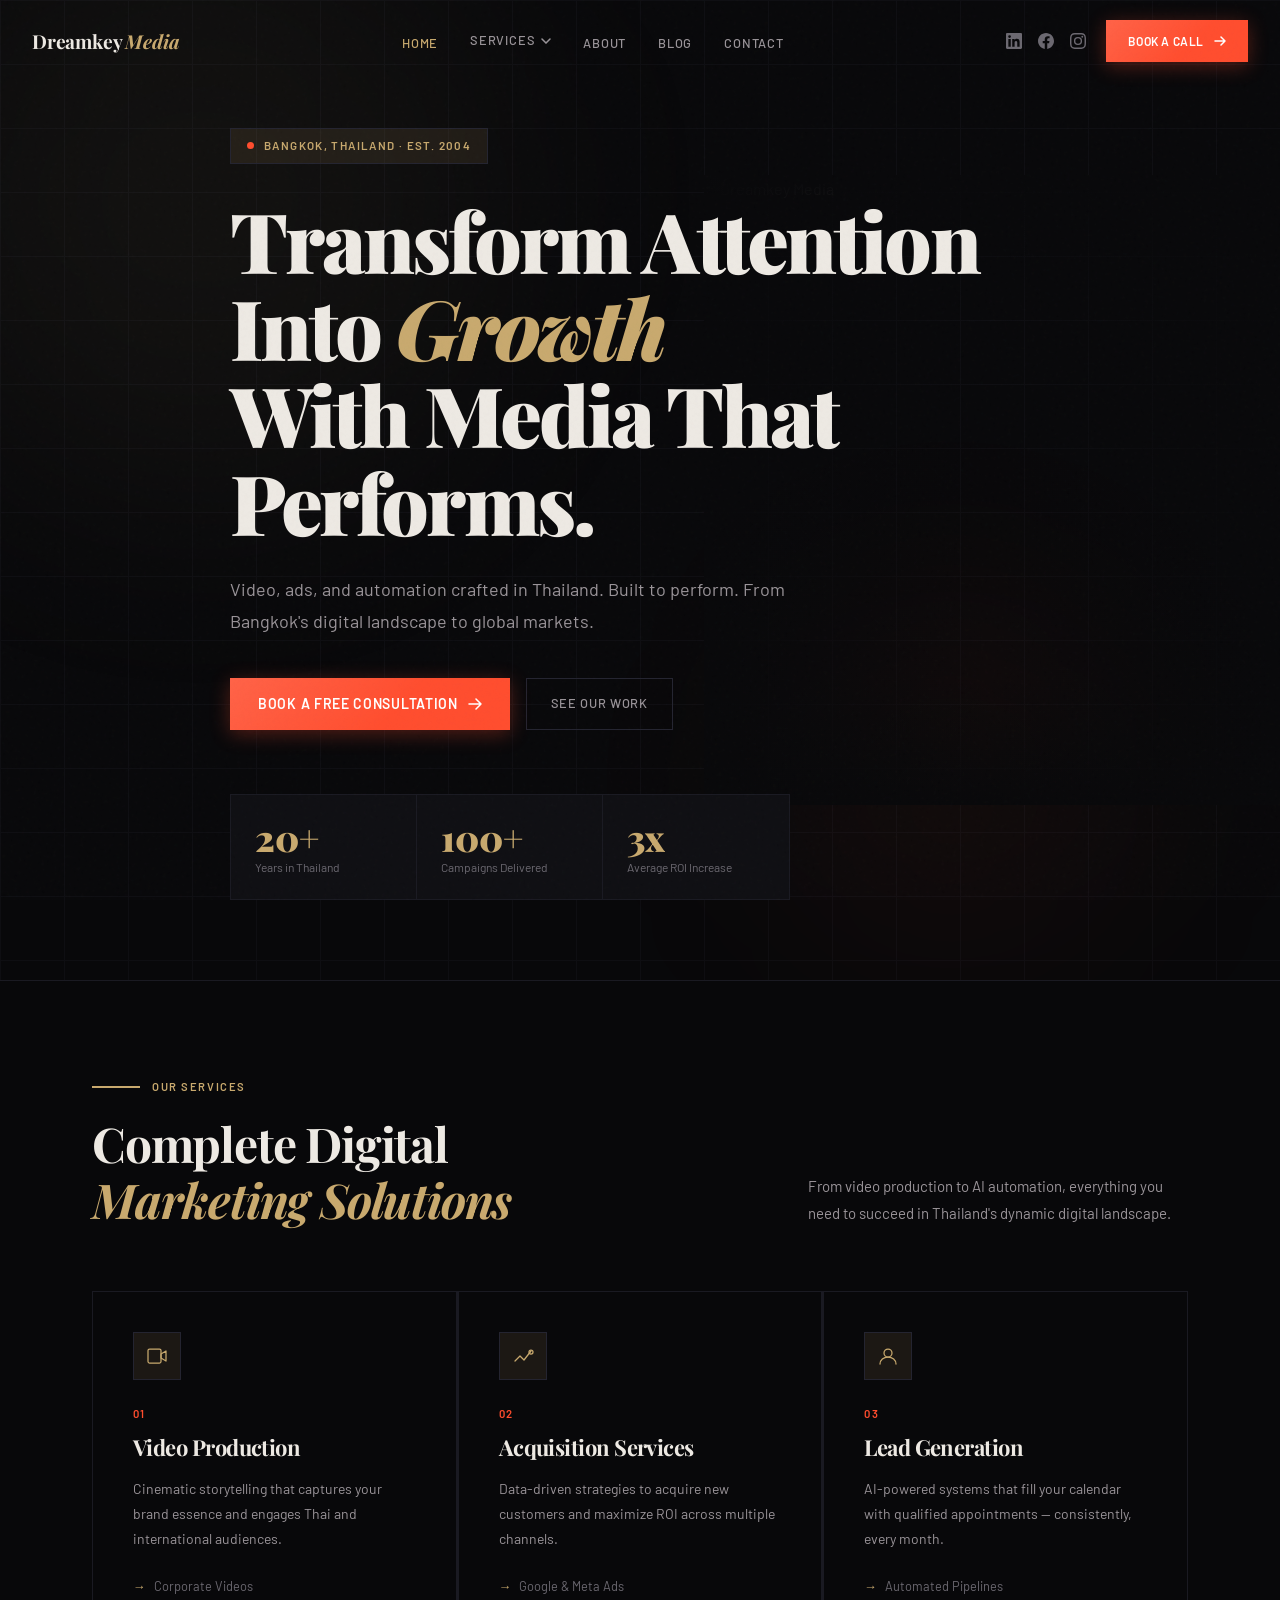
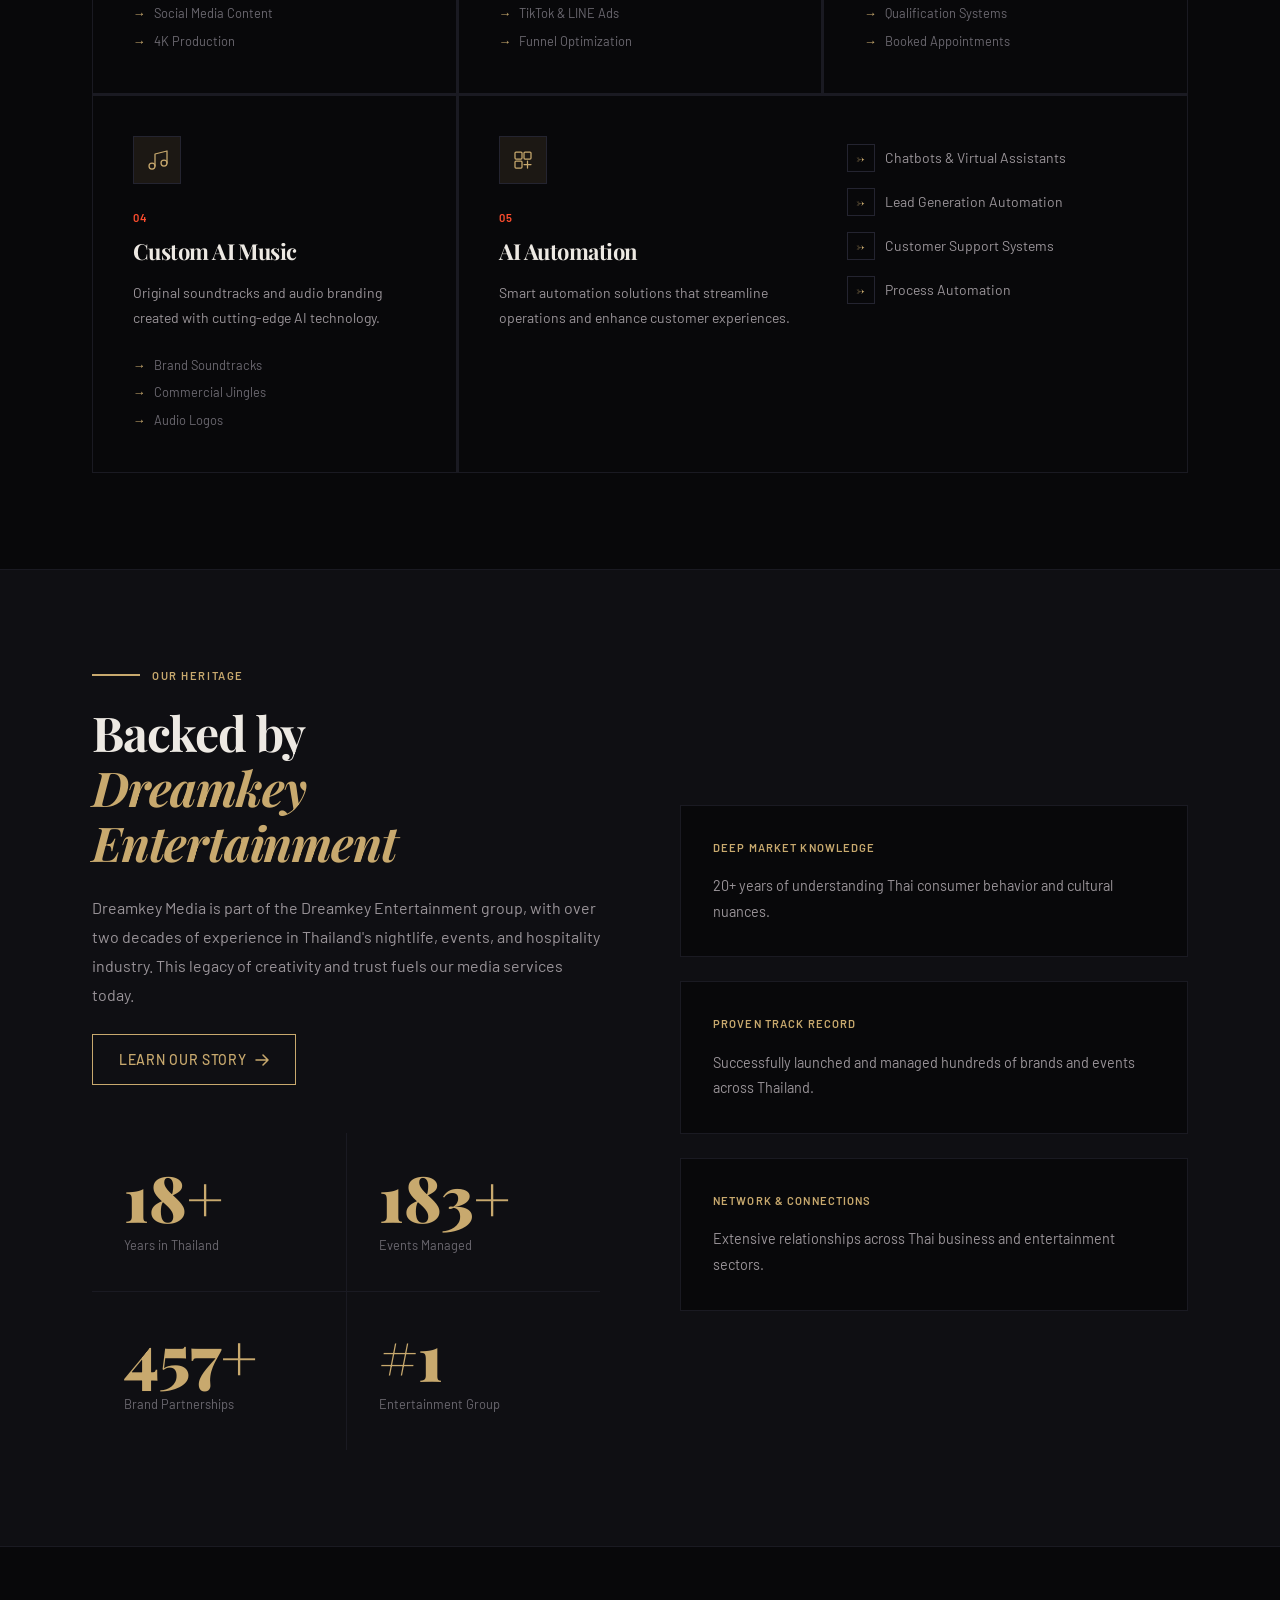
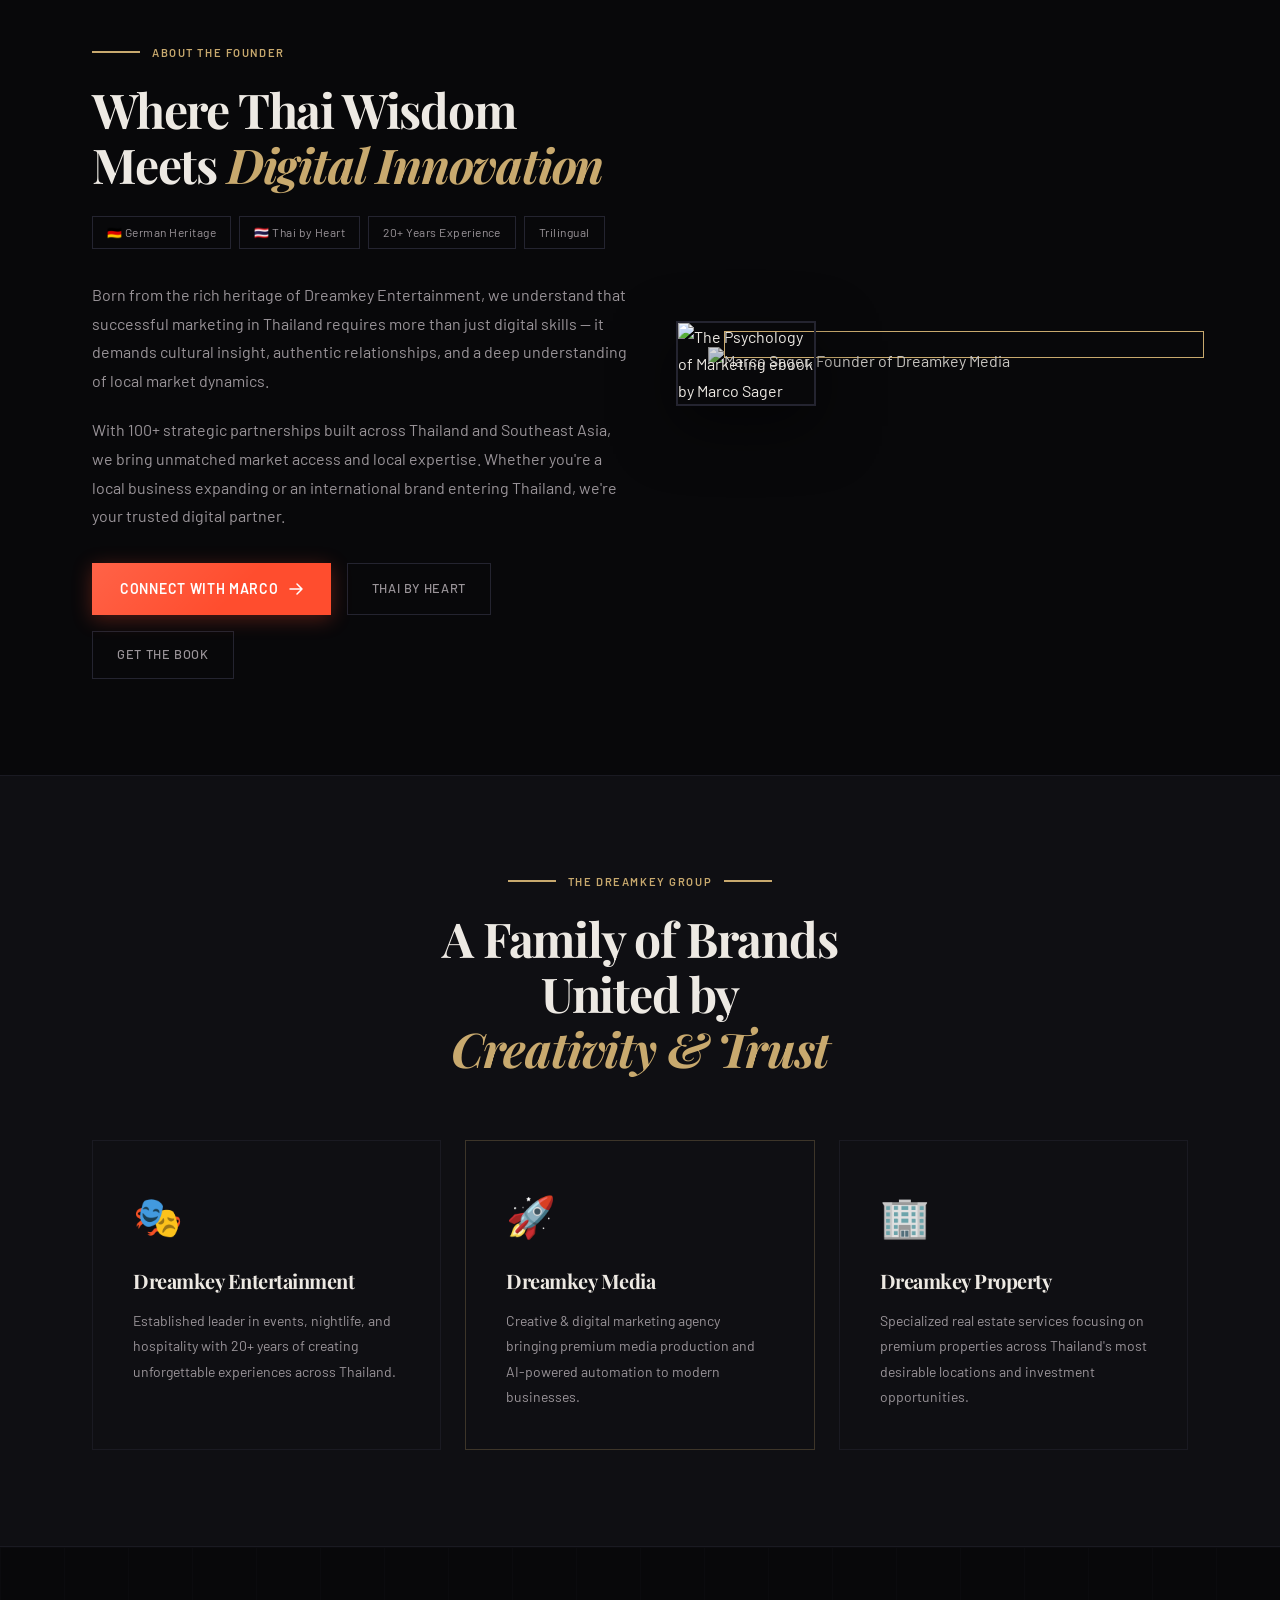
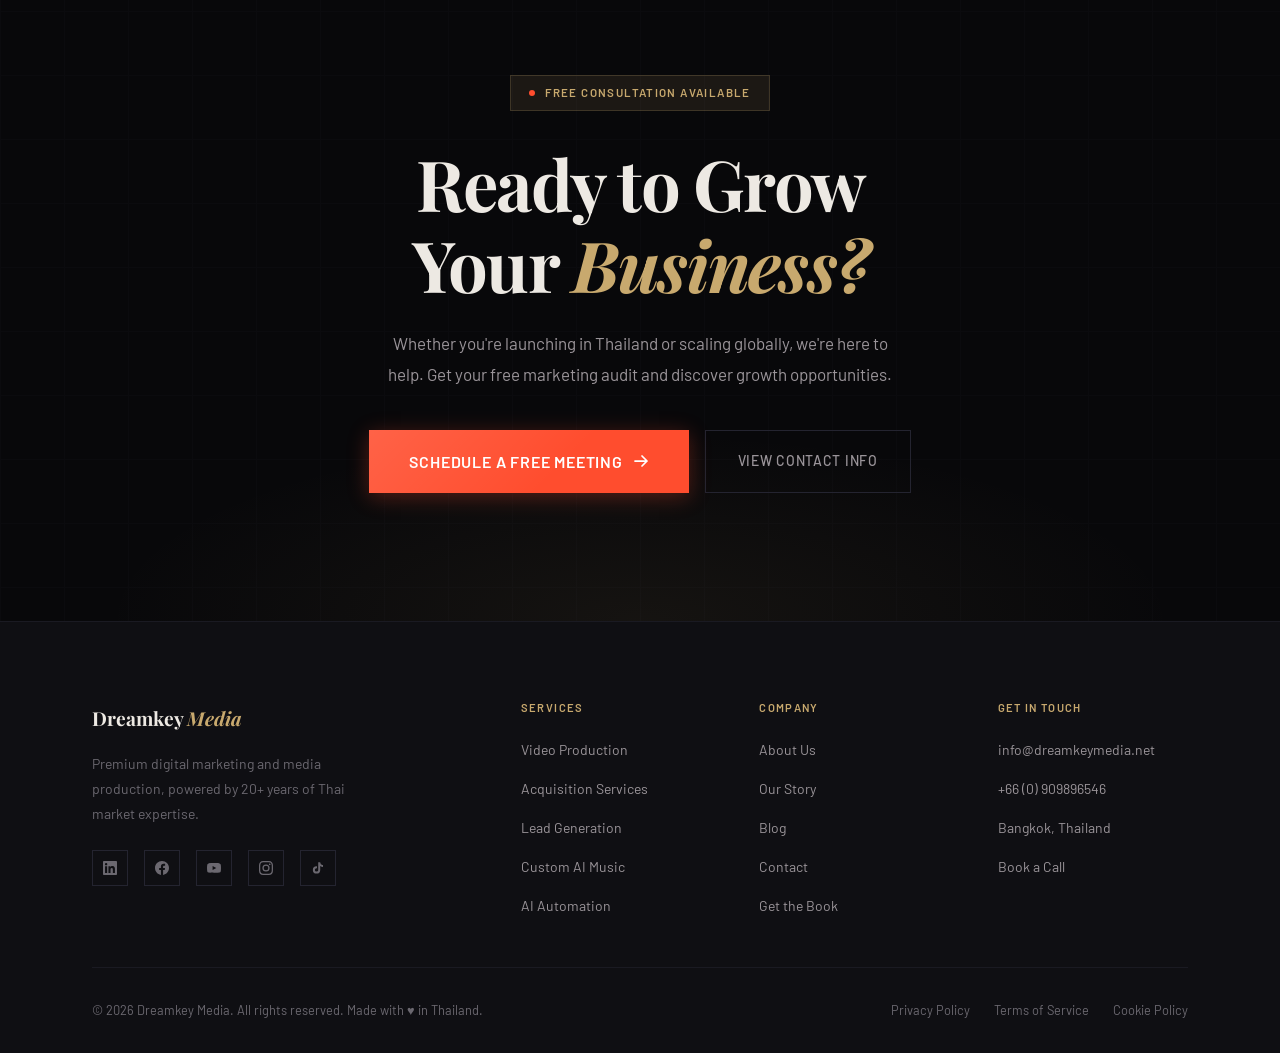
==== index.html @ d9d817ee "Initial commit: Dreamkey Media full website rebuild 9 pages: homepage, about, contact, blog, 5 servi" ====
<!DOCTYPE html>
<html lang="en">
<head>
  <meta charset="UTF-8" />
  <meta name="viewport" content="width=device-width, initial-scale=1.0" />
  <title>Dreamkey Media — Creative strategies. Local insight. Global impact.</title>
  <meta name="description" content="Turn attention into sales with premium media + AI. Video production, digital marketing, and automation crafted in Thailand—built to perform." />
  <link rel="preconnect" href="https://fonts.googleapis.com">
  <link href="https://fonts.googleapis.com/css2?family=Playfair+Display:ital,wght@0,400;0,700;0,900;1,400;1,700&family=Barlow:wght@300;400;500;600;700&display=swap" rel="stylesheet">
  <link rel="stylesheet" href="styles.css">
  <style>
    /* ── Hero ── */
    .hero {
      min-height: 100vh; display: flex; align-items: center;
      position: relative; overflow: hidden; padding: 8rem 0 5rem;
    }
    .hero-tag {
      display: inline-flex; align-items: center; gap: 10px;
      border: 1px solid var(--border-2); padding: 7px 16px;
      background: var(--gold-dim); margin-bottom: 2rem;
      font-size: 0.72rem; letter-spacing: 0.12em; text-transform: uppercase;
      color: var(--gold); font-weight: 600;
    }
    .hero h1 {
      font-size: clamp(3rem, 6.5vw, 5.5rem);
      font-weight: 900; line-height: 1.05; letter-spacing: -0.035em;
      margin-bottom: 1.75rem; max-width: 820px;
    }
    .hero p {
      font-size: 1.125rem; color: var(--muted-mid);
      max-width: 560px; margin-bottom: 2.5rem; line-height: 1.8;
    }
    .hero-btns { display: flex; flex-wrap: wrap; gap: 1rem; margin-bottom: 4rem; }
    .hero-stats {
      display: grid; grid-template-columns: repeat(3, 1fr);
      gap: 0; border: 1px solid var(--border);
      background: var(--surface); max-width: 560px;
    }
    .hero-stat {
      padding: 1.5rem; border-right: 1px solid var(--border);
      position: relative;
    }
    .hero-stat:last-child { border-right: none; }
    .hero-stat-num {
      font-family: var(--font-display); font-weight: 900;
      font-size: 2.25rem; color: var(--gold); line-height: 1; margin-bottom: 4px;
    }
    .hero-stat-label { font-size: 0.75rem; color: var(--muted); line-height: 1.4; }

    /* Hero visual */
    .hero-visual {
      position: absolute; right: 0; top: 50%; transform: translateY(-50%);
      width: 45%; height: 70vh; pointer-events: none;
    }
    .hero-visual-inner {
      width: 100%; height: 100%; position: relative; overflow: hidden;
    }
    .hero-img {
      width: 100%; height: 100%; object-fit: cover;
      filter: brightness(0.5) saturate(0.8);
    }
    .hero-img-overlay {
      position: absolute; inset: 0;
      background: linear-gradient(90deg, var(--bg) 0%, transparent 50%, var(--bg) 100%),
                  linear-gradient(180deg, var(--bg) 0%, transparent 20%, transparent 80%, var(--bg) 100%);
    }

    /* ── Services grid ── */
    .services-grid {
      display: grid; grid-template-columns: repeat(3, 1fr); gap: 1px;
      background: var(--border);
    }
    .services-grid > * { background: var(--bg); }

    /* ── Heritage ── */
    .heritage-grid {
      display: grid; grid-template-columns: 1fr 1fr; gap: 5rem; align-items: center;
    }
    .heritage-stats {
      display: grid; grid-template-columns: 1fr 1fr; gap: 1px;
      background: var(--border); margin-top: 3rem;
    }
    .heritage-stat {
      background: var(--surface); padding: 2rem;
      border-bottom: 2px solid transparent;
      transition: border-color 0.3s ease;
    }
    .heritage-stat:hover { border-bottom-color: var(--gold); }

    /* ── About Marco ── */
    .marco-grid {
      display: grid; grid-template-columns: 1fr 480px; gap: 5rem; align-items: center;
    }
    .marco-tags { display: flex; flex-wrap: wrap; gap: 0.5rem; margin-bottom: 2rem; }
    .marco-tag {
      border: 1px solid var(--border-2); padding: 5px 14px;
      font-size: 0.75rem; color: var(--muted-mid); letter-spacing: 0.04em;
    }
    .marco-img-wrap { position: relative; }
    .marco-img {
      width: 100%; aspect-ratio: 3/4; object-fit: cover;
      filter: grayscale(20%) brightness(0.85);
    }
    .marco-img-frame {
      position: absolute; top: -16px; right: -16px;
      width: 100%; height: 100%;
      border: 1px solid var(--gold); z-index: -1;
    }
    .marco-book {
      position: absolute; bottom: -2rem; left: -2rem;
      width: 140px; border: 2px solid var(--border-2);
      box-shadow: 0 20px 60px rgba(0,0,0,0.5);
    }

    /* ── Group ── */
    .group-grid {
      display: grid; grid-template-columns: repeat(3,1fr); gap: 1.5rem;
    }
    .group-card {
      border: 1px solid var(--border); background: var(--surface);
      padding: 2.5rem; transition: border-color 0.25s ease, transform 0.25s ease;
    }
    .group-card:hover { border-color: var(--gold); transform: translateY(-4px); }
    .group-icon {
      font-size: 2.5rem; margin-bottom: 1.25rem; display: block;
    }

    /* ── CTA ── */
    .cta-section {
      padding: 8rem 0; position: relative; overflow: hidden;
      border-top: 1px solid var(--border); text-align: center;
    }

    @media (max-width: 1024px) {
      .hero-visual { display: none; }
      .heritage-grid { grid-template-columns: 1fr; }
      .marco-grid { grid-template-columns: 1fr; }
      .marco-img-wrap { max-width: 400px; }
      .group-grid { grid-template-columns: 1fr; }
    }
    @media (max-width: 768px) {
      .services-grid { grid-template-columns: 1fr; }
      .hero-stats { grid-template-columns: 1fr; max-width: 100%; }
      .hero-stat { border-right: none; border-bottom: 1px solid var(--border); }
      .hero-stat:last-child { border-bottom: none; }
      .heritage-stats { grid-template-columns: 1fr; }
      .group-grid { grid-template-columns: 1fr; }
    }
  </style>
</head>
<body>

<!-- ═══ NAV ═══ -->
<nav class="main-nav" id="nav">
  <a href="index.html" class="nav-logo">Dreamkey <span>Media</span></a>

  <ul class="nav-links" id="navLinks">
    <li><a href="index.html" class="active">Home</a></li>
    <li class="nav-dropdown">
      <span class="nav-dropdown-trigger">
        Services
        <svg width="10" height="6" viewBox="0 0 10 6" fill="none"><path d="M1 1l4 4 4-4" stroke="currentColor" stroke-width="1.5" stroke-linecap="round"/></svg>
      </span>
      <div class="nav-dropdown-menu">
        <a href="services/video-production.html">Video Production</a>
        <a href="services/paid-advertising.html">Acquisition Services</a>
        <a href="services/lead-generation.html">Lead Generation</a>
        <a href="services/custom-music-production.html">Custom AI Music</a>
        <a href="services/ai-automation.html">AI Automation</a>
      </div>
    </li>
    <li><a href="about.html">About</a></li>
    <li><a href="blog.html">Blog</a></li>
    <li><a href="contact.html">Contact</a></li>
  </ul>

  <div class="nav-right">
    <div class="nav-social">
      <a href="https://www.linkedin.com/in/dreamkeymedia" target="_blank" rel="noopener" aria-label="LinkedIn">
        <svg width="16" height="16" viewBox="0 0 24 24" fill="currentColor"><path d="M20.447 20.452h-3.554v-5.569c0-1.328-.027-3.037-1.852-3.037-1.853 0-2.136 1.445-2.136 2.939v5.667H9.351V9h3.414v1.561h.046c.477-.9 1.637-1.85 3.37-1.85 3.601 0 4.267 2.37 4.267 5.455v6.286zM5.337 7.433a2.062 2.062 0 01-2.063-2.065 2.064 2.064 0 112.063 2.065zm1.782 13.019H3.555V9h3.564v11.452zM22.225 0H1.771C.792 0 0 .774 0 1.729v20.542C0 23.227.792 24 1.771 24h20.451C23.2 24 24 23.227 24 22.271V1.729C24 .774 23.2 0 22.222 0h.003z"/></svg>
      </a>
      <a href="https://www.facebook.com/dreamkeymedia" target="_blank" rel="noopener" aria-label="Facebook">
        <svg width="16" height="16" viewBox="0 0 24 24" fill="currentColor"><path d="M24 12.073c0-6.627-5.373-12-12-12s-12 5.373-12 12c0 5.99 4.388 10.954 10.125 11.854v-8.385H7.078v-3.47h3.047V9.43c0-3.007 1.792-4.669 4.533-4.669 1.312 0 2.686.235 2.686.235v2.953H15.83c-1.491 0-1.956.925-1.956 1.874v2.25h3.328l-.532 3.47h-2.796v8.385C19.612 23.027 24 18.062 24 12.073z"/></svg>
      </a>
      <a href="https://www.instagram.com/dreamkey.media" target="_blank" rel="noopener" aria-label="Instagram">
        <svg width="16" height="16" viewBox="0 0 24 24" fill="currentColor"><path d="M12 2.163c3.204 0 3.584.012 4.85.07 3.252.148 4.771 1.691 4.919 4.919.058 1.265.069 1.645.069 4.849 0 3.205-.012 3.584-.069 4.849-.149 3.225-1.664 4.771-4.919 4.919-1.266.058-1.644.07-4.85.07-3.204 0-3.584-.012-4.849-.07-3.26-.149-4.771-1.699-4.919-4.92-.058-1.265-.07-1.644-.07-4.849 0-3.204.013-3.583.07-4.849.149-3.227 1.664-4.771 4.919-4.919 1.266-.057 1.645-.069 4.849-.069zm0-2.163c-3.259 0-3.667.014-4.947.072-4.358.2-6.78 2.618-6.98 6.98-.059 1.281-.073 1.689-.073 4.948 0 3.259.014 3.668.072 4.948.2 4.358 2.618 6.78 6.98 6.98 1.281.058 1.689.072 4.948.072 3.259 0 3.668-.014 4.948-.072 4.354-.2 6.782-2.618 6.979-6.98.059-1.28.073-1.689.073-4.948 0-3.259-.014-3.667-.072-4.947-.196-4.354-2.617-6.78-6.979-6.98-1.281-.059-1.69-.073-4.949-.073zm0 5.838a6.162 6.162 0 100 12.324 6.162 6.162 0 000-12.324zM12 16a4 4 0 110-8 4 4 0 010 8zm6.406-11.845a1.44 1.44 0 100 2.881 1.44 1.44 0 000-2.881z"/></svg>
      </a>
    </div>
    <a href="https://api.leadconnectorhq.com/widget/booking/sLC2Canz8qWReIuQP6AG" target="_blank" rel="noopener" class="btn-hot" style="padding:11px 22px;font-size:0.75rem;">
      Book a Call
      <svg width="12" height="12" viewBox="0 0 12 12" fill="none"><path d="M1 6h10M7 2l4 4-4 4" stroke="currentColor" stroke-width="1.5" stroke-linecap="round" stroke-linejoin="round"/></svg>
    </a>
    <button class="nav-burger" id="navBurger" aria-label="Menu">
      <span></span><span></span><span></span>
    </button>
  </div>
</nav>


<!-- ═══ HERO ═══ -->
<section class="hero">
  <div class="grid-bg" style="position:absolute;inset:0;opacity:0.35;"></div>
  <div style="position:absolute;width:600px;height:600px;border-radius:50%;background:rgba(200,169,110,0.05);filter:blur(120px);top:-100px;left:-100px;pointer-events:none;"></div>
  <div style="position:absolute;width:400px;height:400px;border-radius:50%;background:rgba(255,77,46,0.04);filter:blur(100px);bottom:0;right:10%;pointer-events:none;"></div>

  <div class="hero-visual">
    <div class="hero-visual-inner">
      <img src="https://dreamkeymedia.net/assets/marketing-agency-hero-CDP3tYfx.jpg" alt="Dreamkey Media" class="hero-img">
      <div class="hero-img-overlay"></div>
    </div>
  </div>

  <div class="container" style="position:relative;z-index:2;">
    <div class="reveal">
      <div class="hero-tag">
        <span style="width:7px;height:7px;border-radius:50%;background:var(--hot);animation:pulse 2s ease infinite;display:inline-block;"></span>
        Bangkok, Thailand · Est. 2004
      </div>
    </div>

    <h1 class="display reveal reveal-delay-1">
      Transform Attention<br>
      Into <span class="display-italic" style="color:var(--gold);">Growth</span><br>
      With Media That Performs.
    </h1>

    <p class="reveal reveal-delay-2">
      Video, ads, and automation crafted in Thailand. Built to perform. From Bangkok's digital landscape to global markets.
    </p>

    <div class="hero-btns reveal reveal-delay-3">
      <a href="https://api.leadconnectorhq.com/widget/booking/sLC2Canz8qWReIuQP6AG" target="_blank" rel="noopener" class="btn-hot">
        Book a Free Consultation
        <svg width="14" height="14" viewBox="0 0 14 14" fill="none"><path d="M1 7h12M8 2l5 5-5 5" stroke="currentColor" stroke-width="1.5" stroke-linecap="round" stroke-linejoin="round"/></svg>
      </a>
      <a href="#services" class="btn-ghost">See Our Work</a>
    </div>

    <div class="hero-stats reveal reveal-delay-4">
      <div class="hero-stat">
        <div class="hero-stat-num" data-count="20" data-suffix="+">0</div>
        <div class="hero-stat-label">Years in Thailand</div>
      </div>
      <div class="hero-stat">
        <div class="hero-stat-num" data-count="100" data-suffix="+">0</div>
        <div class="hero-stat-label">Campaigns Delivered</div>
      </div>
      <div class="hero-stat">
        <div class="hero-stat-num" data-count="3" data-suffix="x">0</div>
        <div class="hero-stat-label">Average ROI Increase</div>
      </div>
    </div>
  </div>
</section>


<!-- ═══ SERVICES ═══ -->
<section class="section" id="services">
  <div class="container">
    <div style="display:flex;align-items:flex-end;justify-content:space-between;flex-wrap:wrap;gap:2rem;margin-bottom:4rem;">
      <div>
        <div class="eyebrow reveal" style="margin-bottom:1.25rem;"><span class="gold-line"></span> Our Services</div>
        <h2 class="reveal reveal-delay-1" style="font-size:clamp(2rem,4vw,3rem);max-width:480px;">
          Complete Digital<br><span class="display-italic" style="color:var(--gold);">Marketing Solutions</span>
        </h2>
      </div>
      <p class="reveal reveal-delay-2" style="font-size:0.9375rem;color:var(--muted-mid);max-width:380px;line-height:1.8;">
        From video production to AI automation, everything you need to succeed in Thailand's dynamic digital landscape.
      </p>
    </div>

    <div class="services-grid">
      <a href="services/video-production.html" class="service-card reveal">
        <div class="service-icon">
          <svg width="22" height="22" viewBox="0 0 22 22" fill="none"><rect x="2" y="4" width="13" height="14" rx="1.5" stroke="#C8A96E" stroke-width="1.25"/><path d="M15 9l5-3v10l-5-3V9z" stroke="#C8A96E" stroke-width="1.25" stroke-linejoin="round"/></svg>
        </div>
        <div style="font-size:0.7rem;letter-spacing:0.12em;text-transform:uppercase;color:var(--hot);font-weight:600;margin-bottom:0.75rem;">01</div>
        <h3 style="font-size:1.375rem;font-weight:700;margin-bottom:1rem;">Video Production</h3>
        <p style="font-size:0.875rem;color:var(--muted-mid);line-height:1.8;margin-bottom:1.5rem;">Cinematic storytelling that captures your brand essence and engages Thai and international audiences.</p>
        <ul style="list-style:none;display:flex;flex-direction:column;gap:6px;">
          <li style="font-size:0.8rem;color:var(--muted);display:flex;align-items:center;gap:8px;"><span style="color:var(--gold);">→</span> Corporate Videos</li>
          <li style="font-size:0.8rem;color:var(--muted);display:flex;align-items:center;gap:8px;"><span style="color:var(--gold);">→</span> Social Media Content</li>
          <li style="font-size:0.8rem;color:var(--muted);display:flex;align-items:center;gap:8px;"><span style="color:var(--gold);">→</span> 4K Production</li>
        </ul>
      </a>

      <a href="services/paid-advertising.html" class="service-card reveal reveal-delay-1">
        <div class="service-icon">
          <svg width="22" height="22" viewBox="0 0 22 22" fill="none"><path d="M3 16l5-5 4 4 7-9" stroke="#C8A96E" stroke-width="1.25" stroke-linecap="round" stroke-linejoin="round"/><circle cx="19" cy="7" r="2" stroke="#C8A96E" stroke-width="1.25"/></svg>
        </div>
        <div style="font-size:0.7rem;letter-spacing:0.12em;text-transform:uppercase;color:var(--hot);font-weight:600;margin-bottom:0.75rem;">02</div>
        <h3 style="font-size:1.375rem;font-weight:700;margin-bottom:1rem;">Acquisition Services</h3>
        <p style="font-size:0.875rem;color:var(--muted-mid);line-height:1.8;margin-bottom:1.5rem;">Data-driven strategies to acquire new customers and maximize ROI across multiple channels.</p>
        <ul style="list-style:none;display:flex;flex-direction:column;gap:6px;">
          <li style="font-size:0.8rem;color:var(--muted);display:flex;align-items:center;gap:8px;"><span style="color:var(--gold);">→</span> Google & Meta Ads</li>
          <li style="font-size:0.8rem;color:var(--muted);display:flex;align-items:center;gap:8px;"><span style="color:var(--gold);">→</span> TikTok & LINE Ads</li>
          <li style="font-size:0.8rem;color:var(--muted);display:flex;align-items:center;gap:8px;"><span style="color:var(--gold);">→</span> Funnel Optimization</li>
        </ul>
      </a>

      <a href="services/lead-generation.html" class="service-card reveal reveal-delay-2">
        <div class="service-icon">
          <svg width="22" height="22" viewBox="0 0 22 22" fill="none"><circle cx="11" cy="8" r="4" stroke="#C8A96E" stroke-width="1.25"/><path d="M3 19c0-4 3.582-7 8-7s8 3 8 7" stroke="#C8A96E" stroke-width="1.25" stroke-linecap="round"/></svg>
        </div>
        <div style="font-size:0.7rem;letter-spacing:0.12em;text-transform:uppercase;color:var(--hot);font-weight:600;margin-bottom:0.75rem;">03</div>
        <h3 style="font-size:1.375rem;font-weight:700;margin-bottom:1rem;">Lead Generation</h3>
        <p style="font-size:0.875rem;color:var(--muted-mid);line-height:1.8;margin-bottom:1.5rem;">AI-powered systems that fill your calendar with qualified appointments — consistently, every month.</p>
        <ul style="list-style:none;display:flex;flex-direction:column;gap:6px;">
          <li style="font-size:0.8rem;color:var(--muted);display:flex;align-items:center;gap:8px;"><span style="color:var(--gold);">→</span> Automated Pipelines</li>
          <li style="font-size:0.8rem;color:var(--muted);display:flex;align-items:center;gap:8px;"><span style="color:var(--gold);">→</span> Qualification Systems</li>
          <li style="font-size:0.8rem;color:var(--muted);display:flex;align-items:center;gap:8px;"><span style="color:var(--gold);">→</span> Booked Appointments</li>
        </ul>
      </a>

      <a href="services/custom-music-production.html" class="service-card reveal reveal-delay-1">
        <div class="service-icon">
          <svg width="22" height="22" viewBox="0 0 22 22" fill="none"><path d="M9 17V5l12-3v12" stroke="#C8A96E" stroke-width="1.25" stroke-linecap="round" stroke-linejoin="round"/><circle cx="6" cy="17" r="3" stroke="#C8A96E" stroke-width="1.25"/><circle cx="18" cy="14" r="3" stroke="#C8A96E" stroke-width="1.25"/></svg>
        </div>
        <div style="font-size:0.7rem;letter-spacing:0.12em;text-transform:uppercase;color:var(--hot);font-weight:600;margin-bottom:0.75rem;">04</div>
        <h3 style="font-size:1.375rem;font-weight:700;margin-bottom:1rem;">Custom AI Music</h3>
        <p style="font-size:0.875rem;color:var(--muted-mid);line-height:1.8;margin-bottom:1.5rem;">Original soundtracks and audio branding created with cutting-edge AI technology.</p>
        <ul style="list-style:none;display:flex;flex-direction:column;gap:6px;">
          <li style="font-size:0.8rem;color:var(--muted);display:flex;align-items:center;gap:8px;"><span style="color:var(--gold);">→</span> Brand Soundtracks</li>
          <li style="font-size:0.8rem;color:var(--muted);display:flex;align-items:center;gap:8px;"><span style="color:var(--gold);">→</span> Commercial Jingles</li>
          <li style="font-size:0.8rem;color:var(--muted);display:flex;align-items:center;gap:8px;"><span style="color:var(--gold);">→</span> Audio Logos</li>
        </ul>
      </a>

      <a href="services/ai-automation.html" class="service-card reveal reveal-delay-2" style="grid-column: span 2;">
        <div style="display:grid;grid-template-columns:1fr 1fr;gap:3rem;align-items:start;">
          <div>
            <div class="service-icon">
              <svg width="22" height="22" viewBox="0 0 22 22" fill="none"><rect x="3" y="3" width="7" height="7" rx="1" stroke="#C8A96E" stroke-width="1.25"/><rect x="12" y="3" width="7" height="7" rx="1" stroke="#C8A96E" stroke-width="1.25"/><rect x="3" y="12" width="7" height="7" rx="1" stroke="#C8A96E" stroke-width="1.25"/><path d="M12 15.5h7M15.5 12v7" stroke="#C8A96E" stroke-width="1.25" stroke-linecap="round"/></svg>
            </div>
            <div style="font-size:0.7rem;letter-spacing:0.12em;text-transform:uppercase;color:var(--hot);font-weight:600;margin-bottom:0.75rem;">05</div>
            <h3 style="font-size:1.375rem;font-weight:700;margin-bottom:1rem;">AI Automation</h3>
            <p style="font-size:0.875rem;color:var(--muted-mid);line-height:1.8;">Smart automation solutions that streamline operations and enhance customer experiences.</p>
          </div>
          <div style="padding-top:0.5rem;">
            <ul style="list-style:none;display:flex;flex-direction:column;gap:1rem;">
              <li style="display:flex;align-items:center;gap:10px;font-size:0.875rem;color:var(--muted-mid);"><span style="width:28px;height:28px;border:1px solid var(--border-2);display:flex;align-items:center;justify-content:center;flex-shrink:0;color:var(--gold);font-family:var(--font-display);font-size:0.8rem;">→</span>Chatbots & Virtual Assistants</li>
              <li style="display:flex;align-items:center;gap:10px;font-size:0.875rem;color:var(--muted-mid);"><span style="width:28px;height:28px;border:1px solid var(--border-2);display:flex;align-items:center;justify-content:center;flex-shrink:0;color:var(--gold);font-family:var(--font-display);font-size:0.8rem;">→</span>Lead Generation Automation</li>
              <li style="display:flex;align-items:center;gap:10px;font-size:0.875rem;color:var(--muted-mid);"><span style="width:28px;height:28px;border:1px solid var(--border-2);display:flex;align-items:center;justify-content:center;flex-shrink:0;color:var(--gold);font-family:var(--font-display);font-size:0.8rem;">→</span>Customer Support Systems</li>
              <li style="display:flex;align-items:center;gap:10px;font-size:0.875rem;color:var(--muted-mid);"><span style="width:28px;height:28px;border:1px solid var(--border-2);display:flex;align-items:center;justify-content:center;flex-shrink:0;color:var(--gold);font-family:var(--font-display);font-size:0.8rem;">→</span>Process Automation</li>
            </ul>
          </div>
        </div>
      </a>
    </div>
  </div>
</section>


<!-- ═══ HERITAGE ═══ -->
<section class="section" style="background:var(--surface);">
  <div class="container">
    <div class="heritage-grid">
      <div>
        <div class="eyebrow reveal" style="margin-bottom:1.25rem;"><span class="gold-line"></span> Our Heritage</div>
        <h2 class="reveal reveal-delay-1" style="font-size:clamp(2rem,4vw,3rem);margin-bottom:1.5rem;">
          Backed by<br><span class="display-italic" style="color:var(--gold);">Dreamkey Entertainment</span>
        </h2>
        <p class="reveal reveal-delay-2" style="font-size:1rem;color:var(--muted-mid);line-height:1.8;margin-bottom:1.5rem;">
          Dreamkey Media is part of the Dreamkey Entertainment group, with over two decades of experience in Thailand's nightlife, events, and hospitality industry. This legacy of creativity and trust fuels our media services today.
        </p>
        <a href="about.html" class="btn-outline reveal reveal-delay-3">Learn Our Story
          <svg width="14" height="14" viewBox="0 0 14 14" fill="none"><path d="M1 7h12M8 2l5 5-5 5" stroke="currentColor" stroke-width="1.5" stroke-linecap="round" stroke-linejoin="round"/></svg>
        </a>

        <div class="heritage-stats">
          <div class="heritage-stat reveal">
            <div class="stat-num" data-count="20" data-suffix="+">0</div>
            <div style="font-size:0.8rem;color:var(--muted);margin-top:6px;">Years in Thailand</div>
          </div>
          <div class="heritage-stat reveal reveal-delay-1">
            <div class="stat-num" data-count="200" data-suffix="+">0</div>
            <div style="font-size:0.8rem;color:var(--muted);margin-top:6px;">Events Managed</div>
          </div>
          <div class="heritage-stat reveal reveal-delay-2">
            <div class="stat-num" data-count="500" data-suffix="+">0</div>
            <div style="font-size:0.8rem;color:var(--muted);margin-top:6px;">Brand Partnerships</div>
          </div>
          <div class="heritage-stat reveal reveal-delay-3">
            <div class="stat-num">#1</div>
            <div style="font-size:0.8rem;color:var(--muted);margin-top:6px;">Entertainment Group</div>
          </div>
        </div>
      </div>

      <div class="reveal reveal-delay-1">
        <div style="display:flex;flex-direction:column;gap:1.5rem;">
          <div style="border:1px solid var(--border);padding:2rem;background:var(--bg);">
            <div style="font-size:0.7rem;letter-spacing:0.1em;text-transform:uppercase;color:var(--gold);margin-bottom:1rem;font-weight:600;">Deep Market Knowledge</div>
            <p style="font-size:0.9rem;color:var(--muted-mid);line-height:1.8;">20+ years of understanding Thai consumer behavior and cultural nuances.</p>
          </div>
          <div style="border:1px solid var(--border);padding:2rem;background:var(--bg);">
            <div style="font-size:0.7rem;letter-spacing:0.1em;text-transform:uppercase;color:var(--gold);margin-bottom:1rem;font-weight:600;">Proven Track Record</div>
            <p style="font-size:0.9rem;color:var(--muted-mid);line-height:1.8;">Successfully launched and managed hundreds of brands and events across Thailand.</p>
          </div>
          <div style="border:1px solid var(--border);padding:2rem;background:var(--bg);">
            <div style="font-size:0.7rem;letter-spacing:0.1em;text-transform:uppercase;color:var(--gold);margin-bottom:1rem;font-weight:600;">Network & Connections</div>
            <p style="font-size:0.9rem;color:var(--muted-mid);line-height:1.8;">Extensive relationships across Thai business and entertainment sectors.</p>
          </div>
        </div>
      </div>
    </div>
  </div>
</section>


<!-- ═══ ABOUT MARCO ═══ -->
<section class="section">
  <div class="container">
    <div class="marco-grid">
      <div>
        <div class="eyebrow reveal" style="margin-bottom:1.25rem;"><span class="gold-line"></span> About the Founder</div>
        <h2 class="reveal reveal-delay-1" style="font-size:clamp(2rem,4vw,3rem);margin-bottom:1.5rem;">
          Where Thai Wisdom<br>Meets <span class="display-italic" style="color:var(--gold);">Digital Innovation</span>
        </h2>

        <div class="marco-tags reveal reveal-delay-1">
          <span class="marco-tag">🇩🇪 German Heritage</span>
          <span class="marco-tag">🇹🇭 Thai by Heart</span>
          <span class="marco-tag">20+ Years Experience</span>
          <span class="marco-tag">Trilingual</span>
        </div>

        <p class="reveal reveal-delay-2" style="font-size:1rem;color:var(--muted-mid);line-height:1.8;margin-bottom:1.25rem;">
          Born from the rich heritage of Dreamkey Entertainment, we understand that successful marketing in Thailand requires more than just digital skills — it demands cultural insight, authentic relationships, and a deep understanding of local market dynamics.
        </p>
        <p class="reveal reveal-delay-3" style="font-size:1rem;color:var(--muted-mid);line-height:1.8;margin-bottom:2rem;">
          With 100+ strategic partnerships built across Thailand and Southeast Asia, we bring unmatched market access and local expertise. Whether you're a local business expanding or an international brand entering Thailand, we're your trusted digital partner.
        </p>

        <div class="reveal reveal-delay-4" style="display:flex;flex-wrap:wrap;gap:1rem;">
          <a href="contact.html" class="btn-hot">Connect with Marco
            <svg width="14" height="14" viewBox="0 0 14 14" fill="none"><path d="M1 7h12M8 2l5 5-5 5" stroke="currentColor" stroke-width="1.5" stroke-linecap="round" stroke-linejoin="round"/></svg>
          </a>
          <a href="https://www.thaibyheart.com/" target="_blank" rel="noopener" class="btn-ghost">Thai by Heart</a>
          <a href="https://ebook.dreamkeymedia.asia/" target="_blank" rel="noopener" class="btn-ghost">Get the Book</a>
        </div>
      </div>

      <div class="marco-img-wrap reveal reveal-delay-2">
        <img src="https://dreamkeymedia.net/assets/marco-sager-photo-Cn39zDCk.png" alt="Marco Sager, Founder of Dreamkey Media" class="marco-img">
        <div class="marco-img-frame"></div>
        <a href="https://ebook.dreamkeymedia.asia/" target="_blank" rel="noopener">
          <img src="https://dreamkeymedia.net/assets/psychology-of-marketing-ebook-k3Zz7-1r.png" alt="The Psychology of Marketing ebook by Marco Sager" class="marco-book">
        </a>
      </div>
    </div>
  </div>
</section>


<!-- ═══ DREAMKEY GROUP ═══ -->
<section class="section" style="background:var(--surface);">
  <div class="container">
    <div style="text-align:center;max-width:540px;margin:0 auto 4rem;">
      <div class="eyebrow reveal" style="justify-content:center;margin-bottom:1.25rem;"><span class="gold-line"></span> The Dreamkey Group <span class="gold-line"></span></div>
      <h2 class="reveal reveal-delay-1" style="font-size:clamp(2rem,4vw,3rem);">
        A Family of Brands United by<br><span class="display-italic" style="color:var(--gold);">Creativity & Trust</span>
      </h2>
    </div>

    <div class="group-grid">
      <div class="group-card reveal">
        <span class="group-icon">🎭</span>
        <h3 style="font-size:1.25rem;font-weight:700;margin-bottom:1rem;">Dreamkey Entertainment</h3>
        <p style="font-size:0.875rem;color:var(--muted-mid);line-height:1.8;">Established leader in events, nightlife, and hospitality with 20+ years of creating unforgettable experiences across Thailand.</p>
      </div>
      <div class="group-card reveal reveal-delay-1" style="border-color:rgba(200,169,110,0.25);">
        <span class="group-icon">🚀</span>
        <h3 style="font-size:1.25rem;font-weight:700;margin-bottom:1rem;">Dreamkey Media</h3>
        <p style="font-size:0.875rem;color:var(--muted-mid);line-height:1.8;">Creative & digital marketing agency bringing premium media production and AI-powered automation to modern businesses.</p>
      </div>
      <div class="group-card reveal reveal-delay-2">
        <span class="group-icon">🏢</span>
        <h3 style="font-size:1.25rem;font-weight:700;margin-bottom:1rem;">Dreamkey Property</h3>
        <p style="font-size:0.875rem;color:var(--muted-mid);line-height:1.8;">Specialized real estate services focusing on premium properties across Thailand's most desirable locations and investment opportunities.</p>
      </div>
    </div>
  </div>
</section>


<!-- ═══ CTA ═══ -->
<section class="cta-section">
  <div class="grid-bg" style="position:absolute;inset:0;opacity:0.2;"></div>
  <div style="position:absolute;inset:0;background:radial-gradient(ellipse 60% 40% at 50% 100%, rgba(200,169,110,0.07) 0%, transparent 70%);pointer-events:none;"></div>

  <div class="container" style="position:relative;z-index:2;">
    <div class="reveal" style="display:inline-flex;align-items:center;gap:10px;border:1px solid rgba(200,169,110,0.2);padding:7px 18px;background:var(--gold-dim);margin-bottom:2rem;">
      <span style="width:6px;height:6px;border-radius:50%;background:var(--hot);animation:pulse 2s ease infinite;display:inline-block;"></span>
      <span style="font-size:0.72rem;letter-spacing:0.12em;text-transform:uppercase;color:var(--gold);font-weight:600;">Free Consultation Available</span>
    </div>

    <h2 class="display reveal reveal-delay-1" style="font-size:clamp(2.5rem,5.5vw,4.5rem);margin-bottom:1.5rem;max-width:700px;margin-left:auto;margin-right:auto;">
      Ready to Grow<br>Your <span class="display-italic" style="color:var(--gold);">Business?</span>
    </h2>

    <p class="reveal reveal-delay-2" style="font-size:1.0625rem;color:var(--muted-mid);max-width:520px;margin:0 auto 2.5rem;line-height:1.8;">
      Whether you're launching in Thailand or scaling globally, we're here to help. Get your free marketing audit and discover growth opportunities.
    </p>

    <div class="reveal reveal-delay-3" style="display:flex;flex-wrap:wrap;gap:1rem;justify-content:center;">
      <a href="https://api.leadconnectorhq.com/widget/booking/sLC2Canz8qWReIuQP6AG" target="_blank" rel="noopener" class="btn-hot" style="font-size:1rem;padding:18px 40px;">
        Schedule a Free Meeting
        <svg width="16" height="16" viewBox="0 0 16 16" fill="none"><path d="M2 8h12M9 3l5 5-5 5" stroke="currentColor" stroke-width="1.75" stroke-linecap="round" stroke-linejoin="round"/></svg>
      </a>
      <a href="contact.html" class="btn-ghost" style="font-size:0.875rem;padding:18px 32px;">View Contact Info</a>
    </div>
  </div>
</section>


<!-- ═══ FOOTER ═══ -->
<footer class="main-footer">
  <div class="container">
    <div class="footer-grid">
      <div>
        <a href="index.html" class="footer-logo">Dreamkey <span>Media</span></a>
        <p class="footer-desc">Premium digital marketing and media production, powered by 20+ years of Thai market expertise.</p>
        <div class="footer-social">
          <a href="https://www.linkedin.com/in/dreamkeymedia" target="_blank" rel="noopener" aria-label="LinkedIn">
            <svg width="14" height="14" viewBox="0 0 24 24" fill="currentColor"><path d="M20.447 20.452h-3.554v-5.569c0-1.328-.027-3.037-1.852-3.037-1.853 0-2.136 1.445-2.136 2.939v5.667H9.351V9h3.414v1.561h.046c.477-.9 1.637-1.85 3.37-1.85 3.601 0 4.267 2.37 4.267 5.455v6.286zM5.337 7.433a2.062 2.062 0 01-2.063-2.065 2.064 2.064 0 112.063 2.065zm1.782 13.019H3.555V9h3.564v11.452zM22.225 0H1.771C.792 0 0 .774 0 1.729v20.542C0 23.227.792 24 1.771 24h20.451C23.2 24 24 23.227 24 22.271V1.729C24 .774 23.2 0 22.222 0h.003z"/></svg>
          </a>
          <a href="https://www.facebook.com/dreamkeymedia" target="_blank" rel="noopener" aria-label="Facebook">
            <svg width="14" height="14" viewBox="0 0 24 24" fill="currentColor"><path d="M24 12.073c0-6.627-5.373-12-12-12s-12 5.373-12 12c0 5.99 4.388 10.954 10.125 11.854v-8.385H7.078v-3.47h3.047V9.43c0-3.007 1.792-4.669 4.533-4.669 1.312 0 2.686.235 2.686.235v2.953H15.83c-1.491 0-1.956.925-1.956 1.874v2.25h3.328l-.532 3.47h-2.796v8.385C19.612 23.027 24 18.062 24 12.073z"/></svg>
          </a>
          <a href="https://www.youtube.com/@dreamkeymedia" target="_blank" rel="noopener" aria-label="YouTube">
            <svg width="14" height="14" viewBox="0 0 24 24" fill="currentColor"><path d="M23.495 6.205a3.007 3.007 0 00-2.088-2.088c-1.87-.501-9.396-.501-9.396-.501s-7.507-.01-9.396.501A3.007 3.007 0 00.527 6.205a31.247 31.247 0 00-.522 5.805 31.247 31.247 0 00.522 5.783 3.007 3.007 0 002.088 2.088c1.868.502 9.396.502 9.396.502s7.506 0 9.396-.502a3.007 3.007 0 002.088-2.088 31.247 31.247 0 00.5-5.783 31.247 31.247 0 00-.5-5.805zM9.609 15.601V8.408l6.264 3.602z"/></svg>
          </a>
          <a href="https://www.instagram.com/dreamkey.media" target="_blank" rel="noopener" aria-label="Instagram">
            <svg width="14" height="14" viewBox="0 0 24 24" fill="currentColor"><path d="M12 2.163c3.204 0 3.584.012 4.85.07 3.252.148 4.771 1.691 4.919 4.919.058 1.265.069 1.645.069 4.849 0 3.205-.012 3.584-.069 4.849-.149 3.225-1.664 4.771-4.919 4.919-1.266.058-1.644.07-4.85.07-3.204 0-3.584-.012-4.849-.07-3.26-.149-4.771-1.699-4.919-4.92-.058-1.265-.07-1.644-.07-4.849 0-3.204.013-3.583.07-4.849.149-3.227 1.664-4.771 4.919-4.919 1.266-.057 1.645-.069 4.849-.069zm0-2.163c-3.259 0-3.667.014-4.947.072-4.358.2-6.78 2.618-6.98 6.98-.059 1.281-.073 1.689-.073 4.948 0 3.259.014 3.668.072 4.948.2 4.358 2.618 6.78 6.98 6.98 1.281.058 1.689.072 4.948.072 3.259 0 3.668-.014 4.948-.072 4.354-.2 6.782-2.618 6.979-6.98.059-1.28.073-1.689.073-4.948 0-3.259-.014-3.667-.072-4.947-.196-4.354-2.617-6.78-6.979-6.98-1.281-.059-1.69-.073-4.949-.073zm0 5.838a6.162 6.162 0 100 12.324 6.162 6.162 0 000-12.324zM12 16a4 4 0 110-8 4 4 0 010 8zm6.406-11.845a1.44 1.44 0 100 2.881 1.44 1.44 0 000-2.881z"/></svg>
          </a>
          <a href="https://www.tiktok.com/@dreamkeymedia" target="_blank" rel="noopener" aria-label="TikTok">
            <svg width="14" height="14" viewBox="0 0 24 24" fill="currentColor"><path d="M19.59 6.69a4.83 4.83 0 01-3.77-4.25V2h-3.45v13.67a2.89 2.89 0 01-2.88 2.5 2.89 2.89 0 01-2.89-2.89 2.89 2.89 0 012.89-2.89c.28 0 .54.04.79.1V9.01a6.33 6.33 0 00-.79-.05 6.34 6.34 0 00-6.34 6.34 6.34 6.34 0 006.34 6.34 6.34 6.34 0 006.33-6.34V8.69a8.18 8.18 0 004.78 1.53V6.77a4.85 4.85 0 01-1.01-.08z"/></svg>
          </a>
        </div>
      </div>

      <div class="footer-col">
        <h4>Services</h4>
        <ul>
          <li><a href="services/video-production.html">Video Production</a></li>
          <li><a href="services/paid-advertising.html">Acquisition Services</a></li>
          <li><a href="services/lead-generation.html">Lead Generation</a></li>
          <li><a href="services/custom-music-production.html">Custom AI Music</a></li>
          <li><a href="services/ai-automation.html">AI Automation</a></li>
        </ul>
      </div>

      <div class="footer-col">
        <h4>Company</h4>
        <ul>
          <li><a href="about.html">About Us</a></li>
          <li><a href="about.html">Our Story</a></li>
          <li><a href="blog.html">Blog</a></li>
          <li><a href="contact.html">Contact</a></li>
          <li><a href="https://ebook.dreamkeymedia.asia/" target="_blank" rel="noopener">Get the Book</a></li>
        </ul>
      </div>

      <div class="footer-col">
        <h4>Get In Touch</h4>
        <ul>
          <li><a href="mailto:info@dreamkeymedia.net">info@dreamkeymedia.net</a></li>
          <li><a href="tel:+66909896546">+66 (0) 909896546</a></li>
          <li><a href="contact.html">Bangkok, Thailand</a></li>
          <li><a href="https://api.leadconnectorhq.com/widget/booking/sLC2Canz8qWReIuQP6AG" target="_blank" rel="noopener">Book a Call</a></li>
        </ul>
      </div>
    </div>

    <div class="footer-bottom">
      <span>© 2026 Dreamkey Media. All rights reserved. Made with ♥ in Thailand.</span>
      <div style="display:flex;gap:1.5rem;">
        <a href="#">Privacy Policy</a>
        <a href="#">Terms of Service</a>
        <a href="#">Cookie Policy</a>
      </div>
    </div>
  </div>
</footer>


<script>
  // Nav scroll
  const nav = document.getElementById('nav');
  window.addEventListener('scroll', () => {
    nav.classList.toggle('scrolled', window.scrollY > 40);
  }, { passive: true });

  // Mobile nav
  const burger = document.getElementById('navBurger');
  const links = document.getElementById('navLinks');
  if (burger) burger.addEventListener('click', () => links.classList.toggle('open'));

  // Scroll reveal
  const observer = new IntersectionObserver(entries => {
    entries.forEach(e => { if (e.isIntersecting) e.target.classList.add('visible'); });
  }, { threshold: 0.1 });
  document.querySelectorAll('.reveal').forEach(el => observer.observe(el));

  // Counter animation
  function animateCounter(el) {
    const suffix = el.dataset.suffix || '';
    const target = parseInt(el.dataset.count);
    if (isNaN(target)) return;
    const duration = 2000;
    const start = performance.now();
    function step(now) {
      const progress = Math.min((now - start) / duration, 1);
      const ease = 1 - Math.pow(1 - progress, 3);
      el.textContent = Math.round(ease * target) + suffix;
      if (progress < 1) requestAnimationFrame(step);
    }
    requestAnimationFrame(step);
  }
  const counterObs = new IntersectionObserver(entries => {
    entries.forEach(e => {
      if (e.isIntersecting) { animateCounter(e.target); counterObs.unobserve(e.target); }
    });
  }, { threshold: 0.5 });
  document.querySelectorAll('[data-count]').forEach(el => counterObs.observe(el));
</script>

</body>
</html>
---- styles.css ----
/* ═══════════════════════════════════════════════
   DREAMKEY MEDIA — Shared Design System
   ═══════════════════════════════════════════════ */

:root {
  --bg:         #08080A;
  --surface:    #0F0F13;
  --surface-2:  #141418;
  --border:     #1A1A22;
  --border-2:   #242430;
  --gold:       #C8A96E;
  --gold-dim:   rgba(200,169,110,0.10);
  --gold-glow:  rgba(200,169,110,0.20);
  --hot:        #FF4D2E;
  --hot-dim:    rgba(255,77,46,0.12);
  --text:       #EDE9E3;
  --text-2:     #B8B4AE;
  --muted:      #6B6870;
  --muted-mid:  #9A9499;
  --font-display: 'Playfair Display', serif;
  --font-body:    'Barlow', sans-serif;
}

*, *::before, *::after { box-sizing: border-box; margin: 0; padding: 0; }
html { scroll-behavior: smooth; }

body {
  background: var(--bg);
  color: var(--text);
  font-family: var(--font-body);
  font-weight: 400;
  line-height: 1.7;
  overflow-x: hidden;
}

/* Noise overlay */
body::before {
  content: '';
  position: fixed;
  inset: 0;
  background-image: url("data:image/svg+xml,%3Csvg viewBox='0 0 256 256' xmlns='http://www.w3.org/2000/svg'%3E%3Cfilter id='n'%3E%3CfeTurbulence type='fractalNoise' baseFrequency='0.9' numOctaves='4' stitchTiles='stitch'/%3E%3C/filter%3E%3Crect width='100%25' height='100%25' filter='url(%23n)' opacity='0.04'/%3E%3C/svg%3E");
  pointer-events: none;
  z-index: 9999;
  opacity: 0.5;
}

/* ── Typography ── */
.display       { font-family: var(--font-display); }
.display-italic{ font-family: var(--font-display); font-style: italic; }
h1,h2,h3,h4   { font-family: var(--font-display); font-weight: 700; line-height: 1.15; letter-spacing: -0.025em; }
p              { line-height: 1.75; }
a              { color: inherit; text-decoration: none; }

/* ── Grid Background ── */
.grid-bg {
  background-image:
    linear-gradient(var(--border) 1px, transparent 1px),
    linear-gradient(90deg, var(--border) 1px, transparent 1px);
  background-size: 64px 64px;
  animation: gridShift 24s linear infinite;
}
@keyframes gridShift {
  from { background-position: 0 0; }
  to   { background-position: 64px 64px; }
}

/* ── Gold line ── */
.gold-line { display: block; width: 48px; height: 2px; background: var(--gold); }
.eyebrow {
  display: flex; align-items: center; gap: 12px;
  font-size: 0.7rem; letter-spacing: 0.14em; text-transform: uppercase;
  color: var(--gold); font-weight: 600; font-family: var(--font-body);
}

/* ── Buttons ── */
.btn-hot {
  display: inline-flex; align-items: center; gap: 10px;
  background: var(--hot); color: #fff;
  font-family: var(--font-body); font-weight: 600; font-size: 0.875rem;
  letter-spacing: 0.05em; text-transform: uppercase;
  padding: 14px 28px; border: none; cursor: pointer; text-decoration: none;
  position: relative; overflow: hidden;
  transition: background 0.2s ease, box-shadow 0.2s ease, transform 0.15s ease;
  box-shadow: 0 4px 20px rgba(255,77,46,0.3);
}
.btn-hot::after {
  content: ''; position: absolute; inset: 0;
  background: linear-gradient(135deg, rgba(255,255,255,0.12) 0%, transparent 60%);
}
.btn-hot:hover { background: #FF6347; transform: translateY(-2px); box-shadow: 0 8px 32px rgba(255,77,46,0.4); }
.btn-hot:active { transform: translateY(0); }

.btn-ghost {
  display: inline-flex; align-items: center; gap: 8px;
  border: 1px solid var(--border-2); color: var(--muted-mid);
  font-family: var(--font-body); font-weight: 500; font-size: 0.8rem;
  letter-spacing: 0.05em; text-transform: uppercase;
  padding: 12px 24px; cursor: pointer; text-decoration: none;
  transition: border-color 0.2s ease, color 0.2s ease, background 0.2s ease;
}
.btn-ghost:hover { border-color: var(--gold); color: var(--gold); background: var(--gold-dim); }

.btn-outline {
  display: inline-flex; align-items: center; gap: 8px;
  border: 1px solid var(--gold); color: var(--gold);
  font-family: var(--font-body); font-weight: 500; font-size: 0.875rem;
  letter-spacing: 0.05em; text-transform: uppercase;
  padding: 13px 26px; cursor: pointer; text-decoration: none;
  background: transparent;
  transition: background 0.2s ease, color 0.2s ease;
}
.btn-outline:hover { background: var(--gold); color: var(--bg); }

/* ── Scroll Reveal ── */
.reveal {
  opacity: 0; transform: translateY(28px);
  transition: opacity 0.7s ease, transform 0.7s cubic-bezier(0.22,1,0.36,1);
}
.reveal.visible { opacity: 1; transform: none; }
.reveal-delay-1 { transition-delay: 0.1s; }
.reveal-delay-2 { transition-delay: 0.2s; }
.reveal-delay-3 { transition-delay: 0.3s; }
.reveal-delay-4 { transition-delay: 0.4s; }
.reveal-delay-5 { transition-delay: 0.5s; }

/* ── Section ── */
.section { padding: 6rem 0; border-top: 1px solid var(--border); }
.section-sm { padding: 4rem 0; border-top: 1px solid var(--border); }
.container { max-width: 1160px; margin: 0 auto; padding: 0 2rem; }

/* ── Service Card ── */
.service-card {
  border: 1px solid var(--border); background: var(--surface);
  padding: 2.5rem; position: relative; overflow: hidden;
  transition: border-color 0.3s ease, transform 0.3s ease, box-shadow 0.3s ease;
  text-decoration: none; color: var(--text); display: block;
}
.service-card::before {
  content: ''; position: absolute; bottom: 0; left: 0; right: 0;
  height: 2px; background: var(--gold);
  transform: scaleX(0); transform-origin: left;
  transition: transform 0.4s cubic-bezier(0.22,1,0.36,1);
}
.service-card:hover { border-color: rgba(200,169,110,0.25); transform: translateY(-4px); box-shadow: 0 20px 60px rgba(0,0,0,0.4); }
.service-card:hover::before { transform: scaleX(1); }

.service-icon {
  width: 48px; height: 48px;
  border: 1px solid var(--border-2); background: var(--gold-dim);
  display: flex; align-items: center; justify-content: center;
  margin-bottom: 1.5rem;
}

/* ── Stat ── */
.stat-num {
  font-family: var(--font-display); font-weight: 900;
  font-size: clamp(2.5rem,5vw,4rem); color: var(--gold); line-height: 1;
}

/* ── NAV ── */
nav.main-nav {
  position: fixed; top: 0; left: 0; right: 0; z-index: 900;
  padding: 1.25rem 2rem;
  display: flex; align-items: center; justify-content: space-between;
  transition: background 0.3s ease, backdrop-filter 0.3s ease, border-bottom 0.3s ease;
}
nav.main-nav.scrolled {
  background: rgba(8,8,10,0.94);
  backdrop-filter: blur(16px) saturate(1.5);
  border-bottom: 1px solid var(--border);
}
.nav-logo {
  font-family: var(--font-display); font-weight: 700;
  font-size: 1.2rem; letter-spacing: -0.01em;
  color: var(--text); text-decoration: none; flex-shrink: 0;
}
.nav-logo span { color: var(--gold); font-style: italic; }

.nav-links {
  display: flex; align-items: center; gap: 2rem;
  list-style: none; margin: 0; padding: 0;
}
.nav-links a {
  font-size: 0.8rem; letter-spacing: 0.06em; text-transform: uppercase;
  font-weight: 500; color: var(--muted-mid); text-decoration: none;
  transition: color 0.2s ease; position: relative;
}
.nav-links a:hover { color: var(--text); }
.nav-links a.active { color: var(--gold); }

/* Services dropdown */
.nav-dropdown { position: relative; }
.nav-dropdown-trigger {
  font-size: 0.8rem; letter-spacing: 0.06em; text-transform: uppercase;
  font-weight: 500; color: var(--muted-mid); cursor: pointer;
  display: flex; align-items: center; gap: 6px;
  transition: color 0.2s ease;
}
.nav-dropdown-trigger:hover { color: var(--text); }
.nav-dropdown-menu {
  position: absolute; top: calc(100% + 1.5rem); left: 50%;
  transform: translateX(-50%);
  background: var(--surface-2); border: 1px solid var(--border-2);
  min-width: 220px; padding: 0.5rem 0;
  opacity: 0; visibility: hidden; pointer-events: none;
  transition: opacity 0.2s ease, transform 0.2s ease;
  transform: translateX(-50%) translateY(-8px);
}
.nav-dropdown:hover .nav-dropdown-menu {
  opacity: 1; visibility: visible; pointer-events: all;
  transform: translateX(-50%) translateY(0);
}
.nav-dropdown-menu a {
  display: block; padding: 0.75rem 1.25rem;
  font-size: 0.8rem; letter-spacing: 0.04em; text-transform: uppercase;
  color: var(--muted-mid); font-weight: 500;
  transition: color 0.15s ease, background 0.15s ease;
  border-left: 2px solid transparent;
}
.nav-dropdown-menu a:hover {
  color: var(--gold); background: var(--gold-dim);
  border-left-color: var(--gold);
}

.nav-right { display: flex; align-items: center; gap: 1.25rem; }
.nav-social { display: flex; align-items: center; gap: 1rem; }
.nav-social a {
  color: var(--muted); transition: color 0.2s ease;
  display: flex; align-items: center;
}
.nav-social a:hover { color: var(--gold); }

/* Mobile nav toggle */
.nav-burger {
  display: none; flex-direction: column; gap: 5px; cursor: pointer;
  padding: 4px; background: none; border: none;
}
.nav-burger span {
  display: block; width: 22px; height: 1.5px; background: var(--text);
  transition: transform 0.3s ease, opacity 0.3s ease;
}

/* ── FOOTER ── */
footer.main-footer {
  border-top: 1px solid var(--border);
  background: var(--surface);
  padding: 5rem 0 2rem;
}
.footer-grid {
  display: grid;
  grid-template-columns: 2fr 1fr 1fr 1fr;
  gap: 3rem;
  padding-bottom: 3rem;
  border-bottom: 1px solid var(--border);
  margin-bottom: 2rem;
}
.footer-logo {
  font-family: var(--font-display); font-weight: 700; font-size: 1.2rem;
  color: var(--text); margin-bottom: 1rem; display: inline-block;
}
.footer-logo span { color: var(--gold); font-style: italic; }
.footer-desc { font-size: 0.875rem; color: var(--muted); line-height: 1.8; max-width: 280px; margin-bottom: 1.5rem; }
.footer-social { display: flex; gap: 1rem; }
.footer-social a {
  width: 36px; height: 36px; border: 1px solid var(--border-2);
  display: flex; align-items: center; justify-content: center;
  color: var(--muted); transition: color 0.2s ease, border-color 0.2s ease, background 0.2s ease;
}
.footer-social a:hover { color: var(--gold); border-color: var(--gold); background: var(--gold-dim); }
.footer-col h4 {
  font-size: 0.7rem; letter-spacing: 0.12em; text-transform: uppercase;
  color: var(--gold); margin-bottom: 1.25rem; font-family: var(--font-body);
  font-weight: 600;
}
.footer-col ul { list-style: none; display: flex; flex-direction: column; gap: 0.75rem; }
.footer-col ul a {
  font-size: 0.875rem; color: var(--muted-mid);
  transition: color 0.2s ease; text-decoration: none;
}
.footer-col ul a:hover { color: var(--gold); }
.footer-bottom {
  display: flex; align-items: center; justify-content: space-between; flex-wrap: wrap; gap: 1rem;
  font-size: 0.8rem; color: var(--muted);
}
.footer-bottom a { color: var(--muted); transition: color 0.2s ease; }
.footer-bottom a:hover { color: var(--gold); }

/* ── Pulse animation ── */
@keyframes pulse { 0%,100%{opacity:1} 50%{opacity:0.3} }
@keyframes float { 0%,100%{transform:translateY(0)} 50%{transform:translateY(-12px)} }
@keyframes shimmer { from{transform:translateX(-100%)} to{transform:translateX(100%)} }

/* ── Responsive ── */
@media (max-width: 1024px) {
  .footer-grid { grid-template-columns: 1fr 1fr; }
}
@media (max-width: 768px) {
  .section { padding: 4rem 0; }
  .nav-links, .nav-social { display: none; }
  .nav-burger { display: flex; }
  .nav-links.open {
    display: flex; flex-direction: column; gap: 1.5rem;
    position: fixed; inset: 0; top: 64px;
    background: var(--bg); padding: 2rem;
    align-items: flex-start; z-index: 800;
  }
  .nav-links.open a { font-size: 1.25rem; }
  .footer-grid { grid-template-columns: 1fr; gap: 2rem; }
}
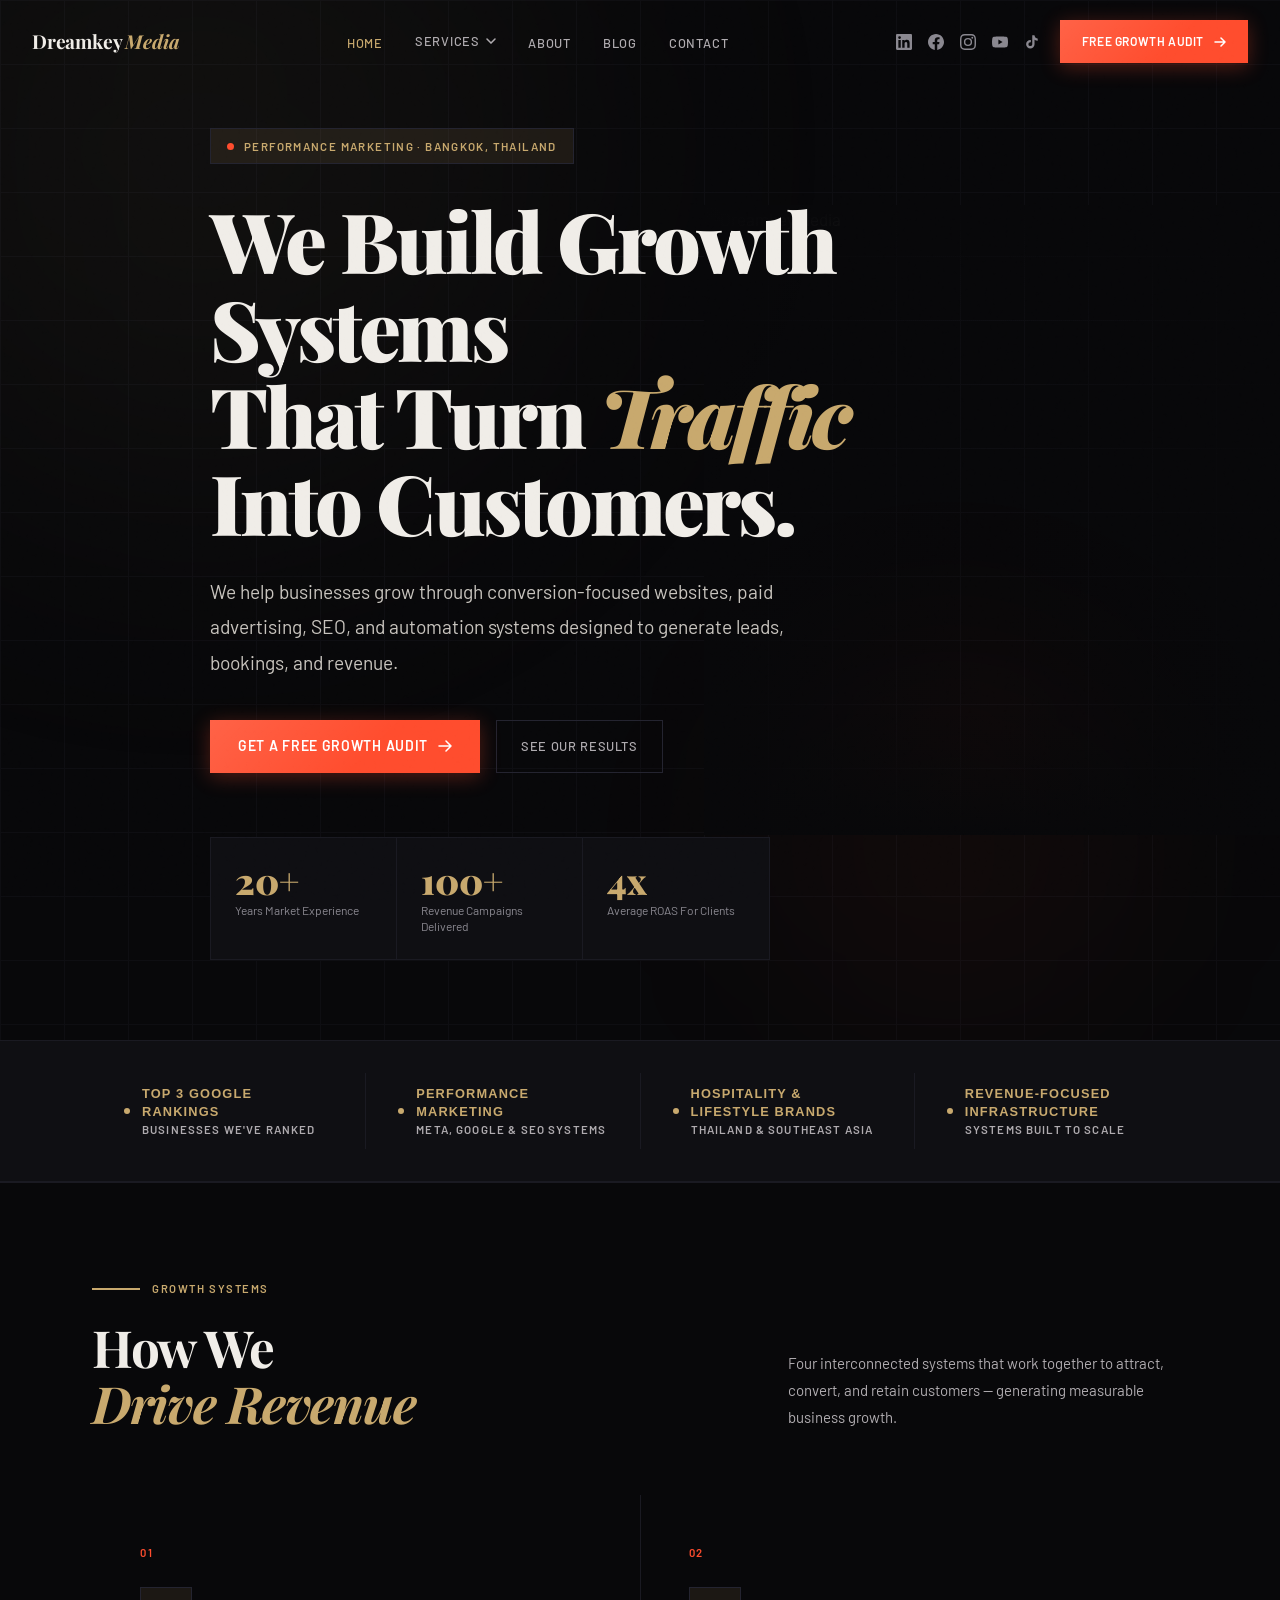
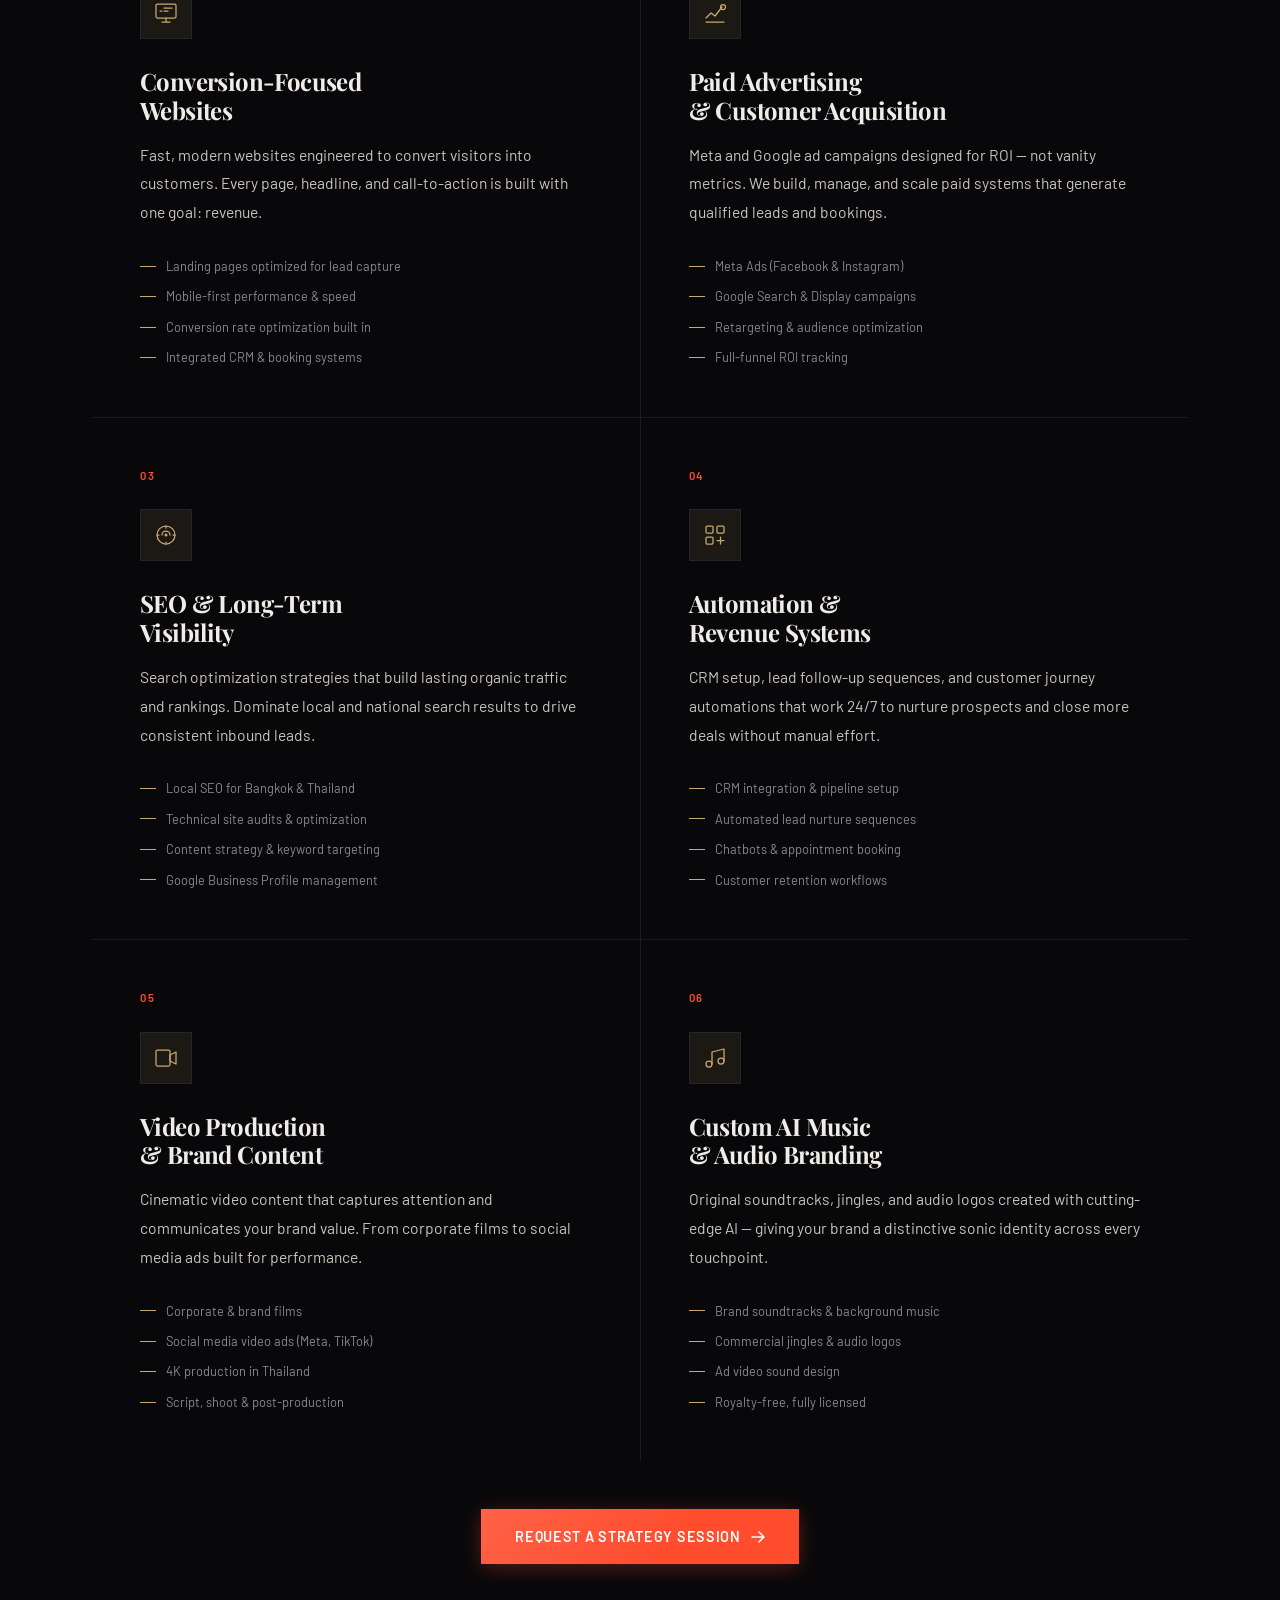
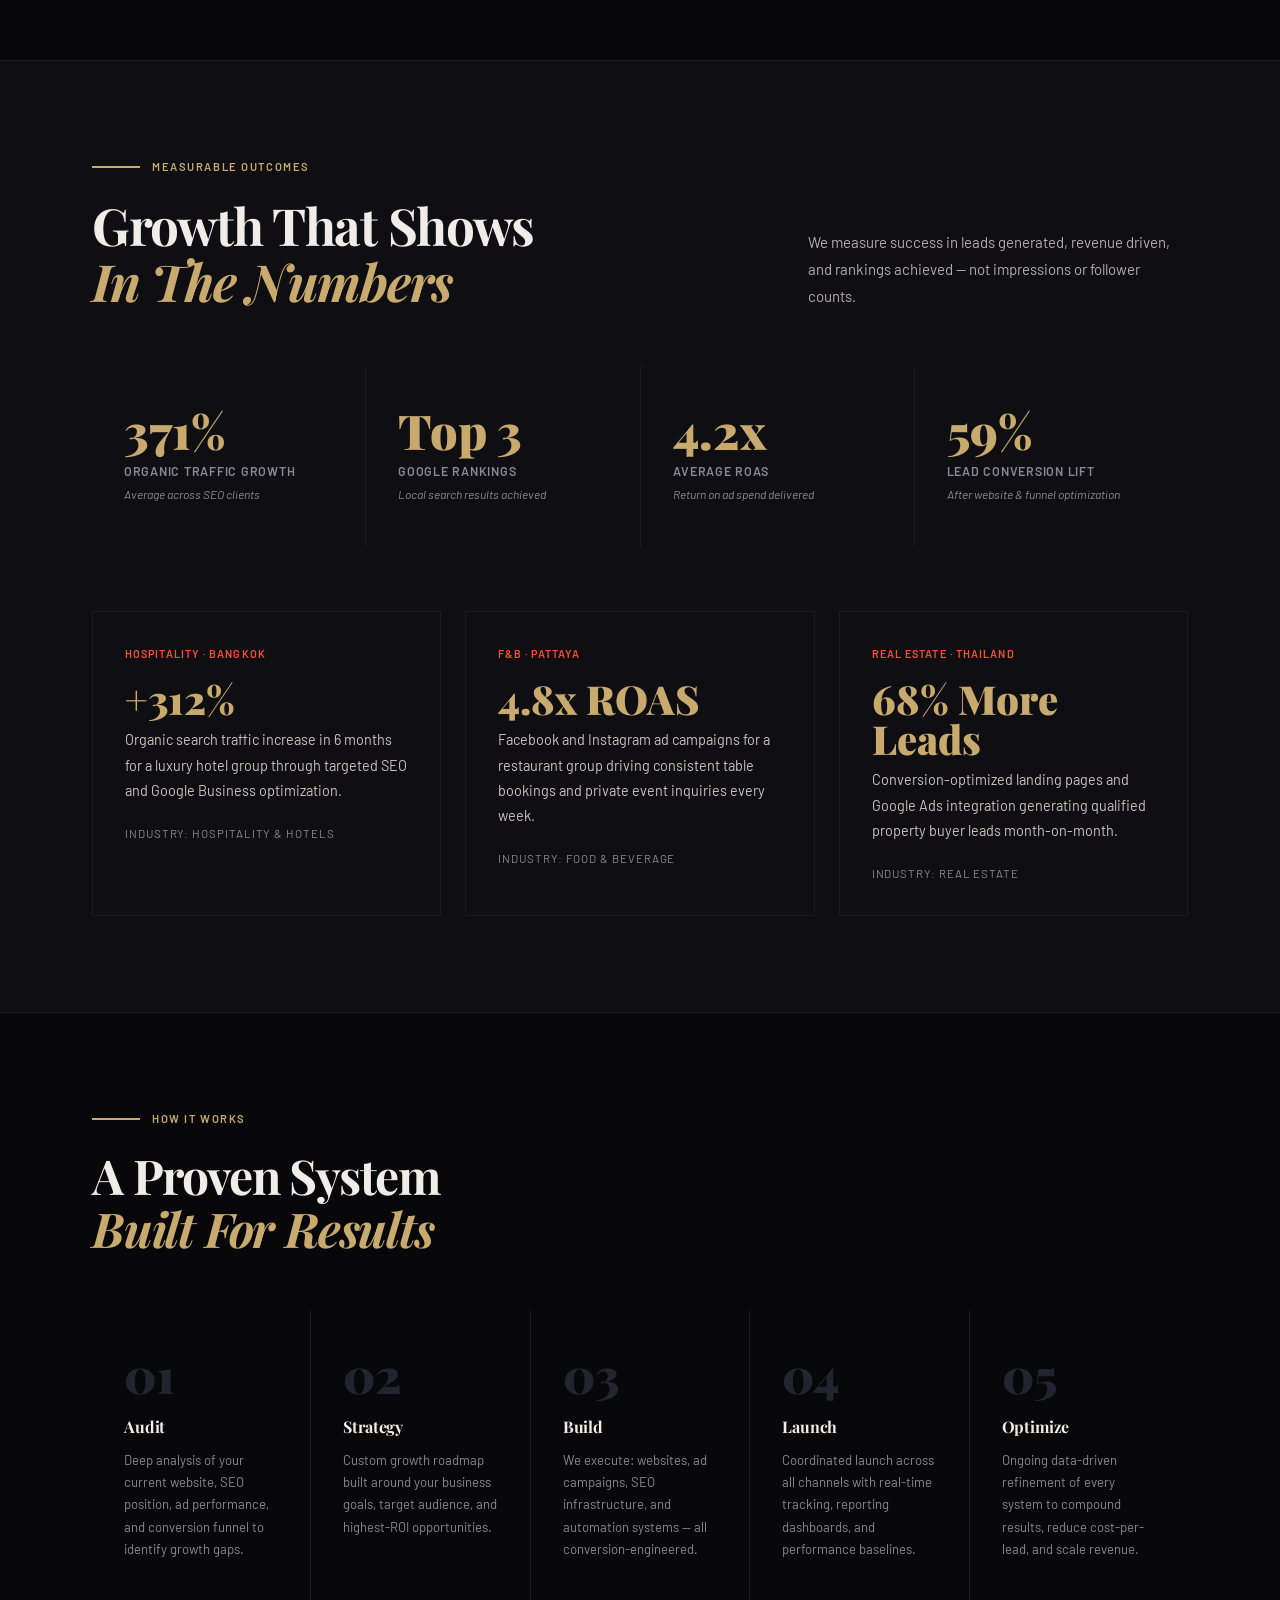
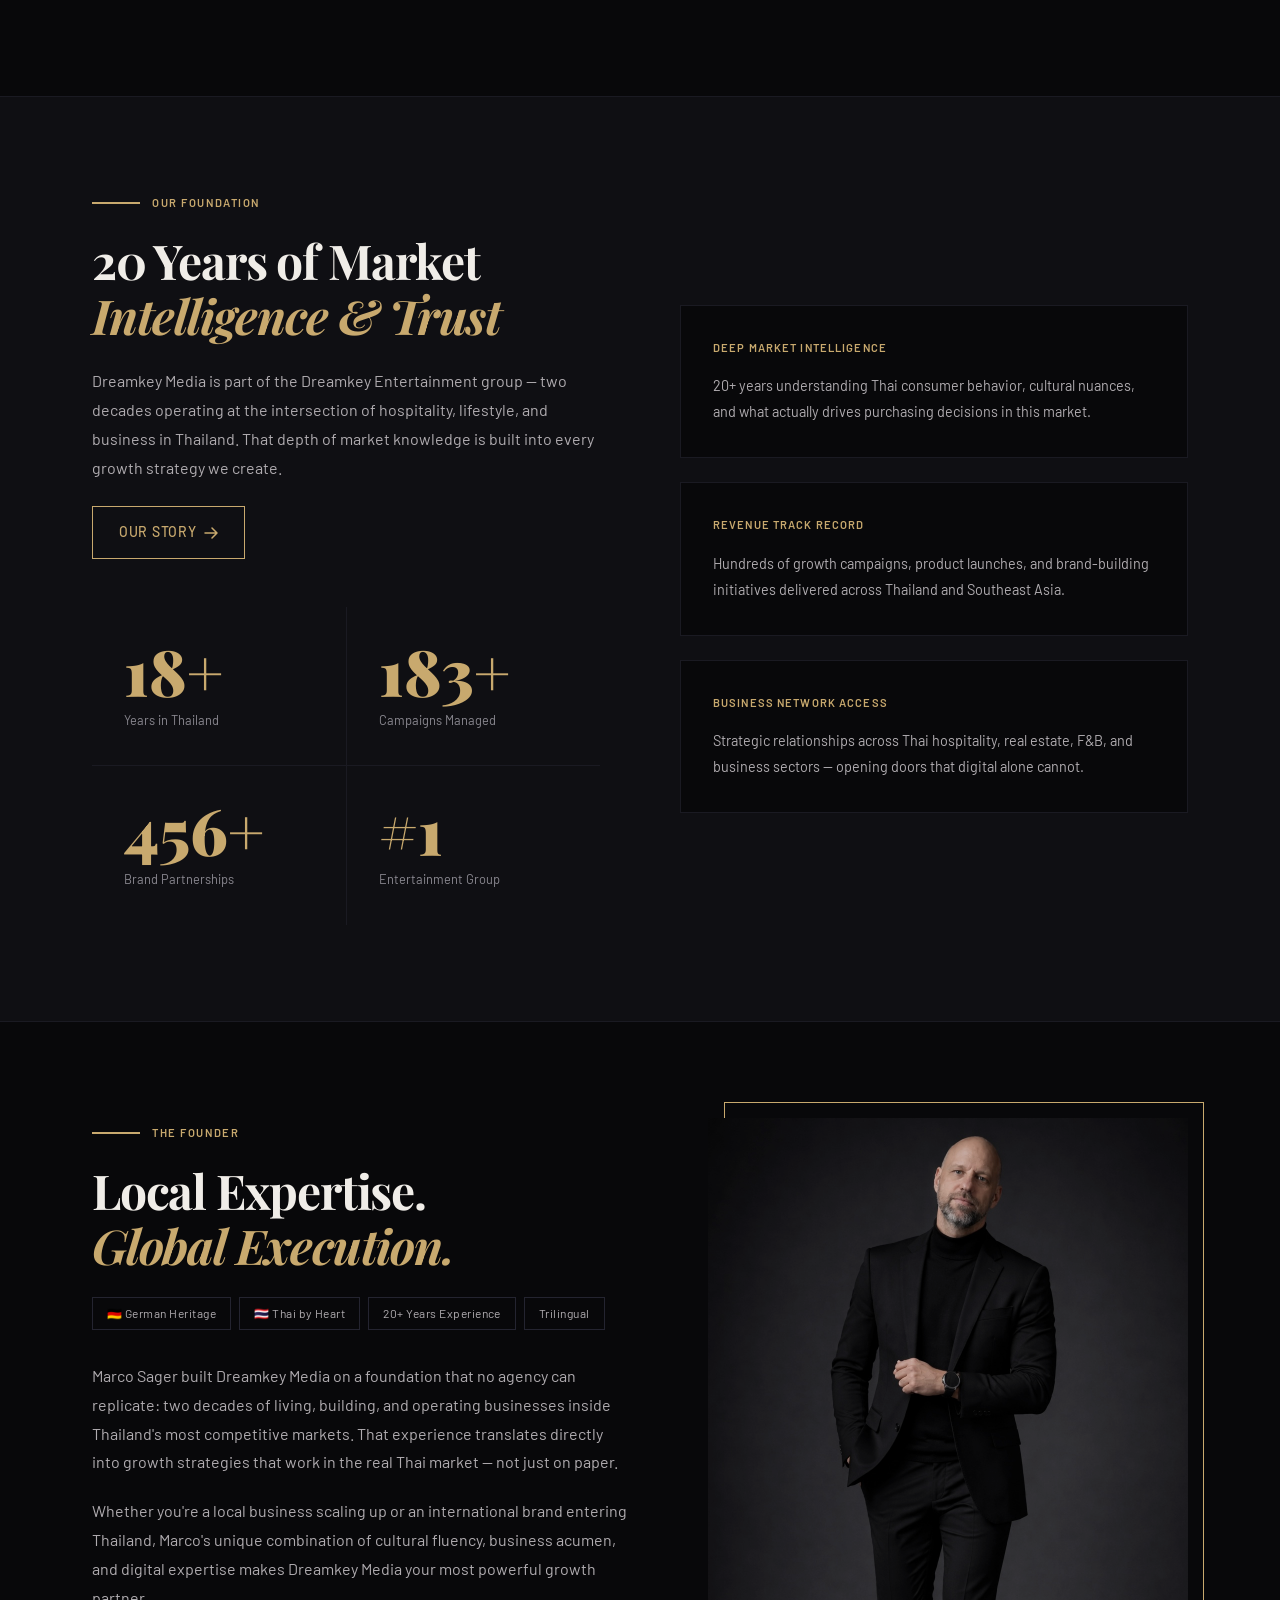
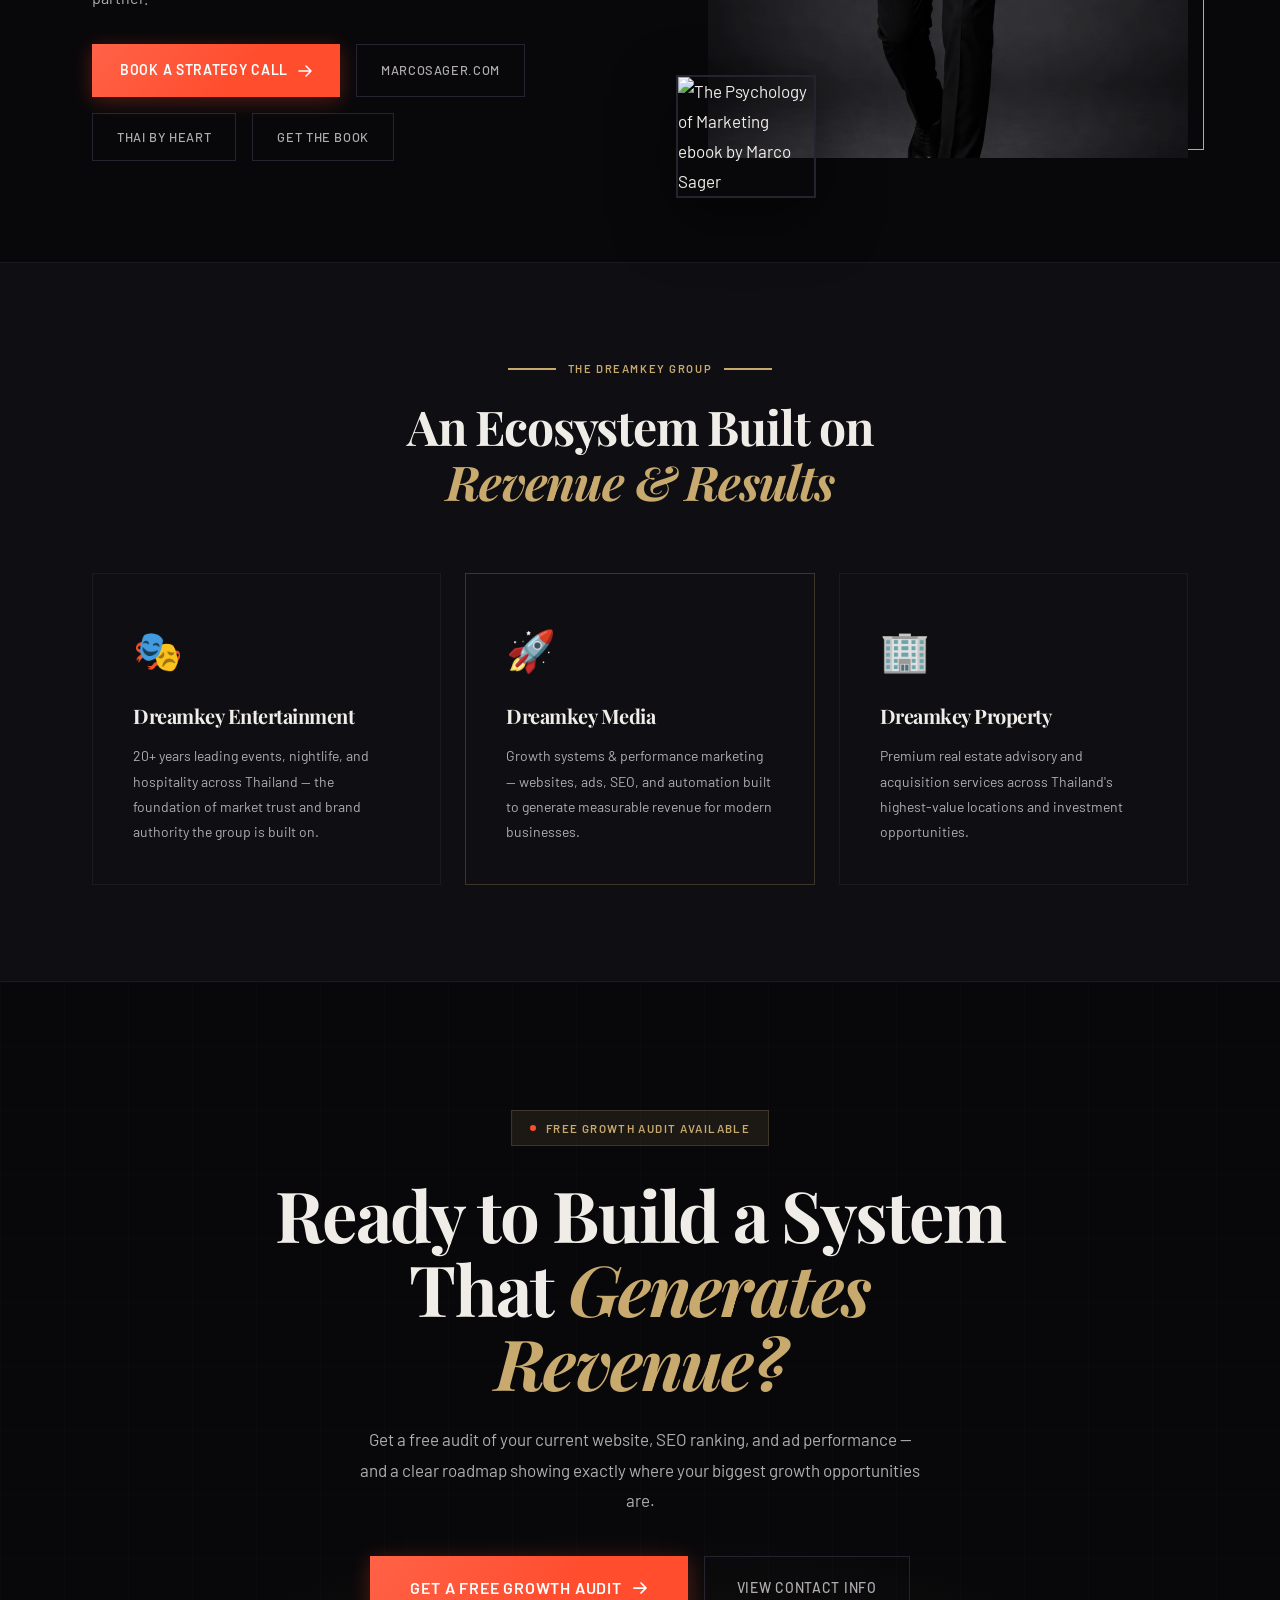
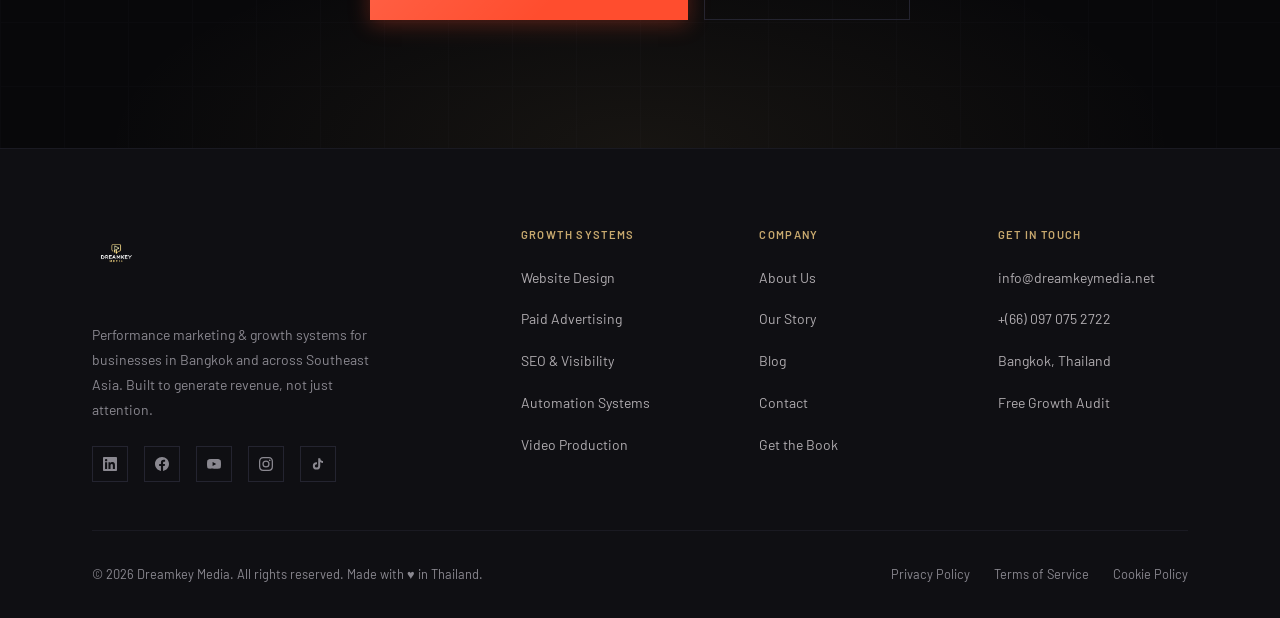
==== commit 3330a4fa: "Redesign homepage: growth agency positioning, new logo, Marco photo, phone number, 6 service cards, " ====
--- a/index.html
+++ b/index.html
@@ -3,12 +3,14 @@
 <head>
   <meta charset="UTF-8" />
   <meta name="viewport" content="width=device-width, initial-scale=1.0" />
-  <title>Dreamkey Media — Creative strategies. Local insight. Global impact.</title>
-  <meta name="description" content="Turn attention into sales with premium media + AI. Video production, digital marketing, and automation crafted in Thailand—built to perform." />
+  <title>Dreamkey Media — Performance Marketing & Growth Systems | Bangkok, Thailand</title>
+  <meta name="description" content="Performance marketing agency in Bangkok. Conversion-focused websites, paid advertising, SEO, and automation systems built to generate leads, bookings, and revenue for businesses in Thailand." />
+  <meta name="keywords" content="Marketing Agency Bangkok, Website Design Bangkok, SEO Agency Bangkok, Performance Marketing Thailand, Lead Generation Agency Bangkok, Digital Marketing Thailand" />
   <link rel="preconnect" href="https://fonts.googleapis.com">
   <link href="https://fonts.googleapis.com/css2?family=Playfair+Display:ital,wght@0,400;0,700;0,900;1,400;1,700&family=Barlow:wght@300;400;500;600;700&display=swap" rel="stylesheet">
   <link rel="stylesheet" href="styles.css">
   <style>
+
     /* ── Hero ── */
     .hero {
       min-height: 100vh; display: flex; align-items: center;
@@ -24,11 +26,11 @@
     .hero h1 {
       font-size: clamp(3rem, 6.5vw, 5.5rem);
       font-weight: 900; line-height: 1.05; letter-spacing: -0.035em;
-      margin-bottom: 1.75rem; max-width: 820px;
+      margin-bottom: 1.75rem; max-width: 860px;
     }
     .hero p {
-      font-size: 1.125rem; color: var(--muted-mid);
-      max-width: 560px; margin-bottom: 2.5rem; line-height: 1.8;
+      font-size: 1.2rem; color: var(--text-2);
+      max-width: 580px; margin-bottom: 2.5rem; line-height: 1.85;
     }
     .hero-btns { display: flex; flex-wrap: wrap; gap: 1rem; margin-bottom: 4rem; }
     .hero-stats {
@@ -57,7 +59,7 @@
     }
     .hero-img {
       width: 100%; height: 100%; object-fit: cover;
-      filter: brightness(0.5) saturate(0.8);
+      filter: brightness(0.4) saturate(0.7);
     }
     .hero-img-overlay {
       position: absolute; inset: 0;
@@ -65,12 +67,156 @@
                   linear-gradient(180deg, var(--bg) 0%, transparent 20%, transparent 80%, var(--bg) 100%);
     }
 
-    /* ── Services grid ── */
-    .services-grid {
-      display: grid; grid-template-columns: repeat(3, 1fr); gap: 1px;
+    /* ── Trust Strip ── */
+    .trust-strip {
+      border-top: 1px solid var(--border);
+      border-bottom: 1px solid var(--border);
+      background: var(--surface);
+      padding: 2rem 0;
+      overflow: hidden;
+    }
+    .trust-strip-inner {
+      display: flex; align-items: center; flex-wrap: wrap;
+      gap: 0;
+    }
+    .trust-item {
+      display: flex; align-items: center; gap: 12px;
+      padding: 0.75rem 2rem;
+      border-right: 1px solid var(--border);
+      flex: 1; min-width: 200px;
+    }
+    .trust-item:last-child { border-right: none; }
+    .trust-dot {
+      width: 6px; height: 6px; border-radius: 50%;
+      background: var(--gold); flex-shrink: 0;
+    }
+    .trust-item-text {
+      font-size: 0.72rem; letter-spacing: 0.1em; text-transform: uppercase;
+      color: var(--muted-mid); font-weight: 600; line-height: 1.4;
+    }
+    .trust-item-text strong { color: var(--gold); display: block; font-size: 0.8rem; }
+
+    /* ── How We Drive Growth ── */
+    .growth-grid {
+      display: grid; grid-template-columns: repeat(2, 1fr); gap: 1px;
       background: var(--border);
     }
-    .services-grid > * { background: var(--bg); }
+    .growth-grid > * { background: var(--bg); }
+    .growth-card {
+      padding: 3rem; position: relative; overflow: hidden;
+      transition: background 0.3s ease;
+      border: none;
+    }
+    .growth-card::after {
+      content: ''; position: absolute; top: 0; left: 0; right: 0;
+      height: 2px; background: var(--gold);
+      transform: scaleX(0); transform-origin: left;
+      transition: transform 0.4s cubic-bezier(0.22,1,0.36,1);
+    }
+    .growth-card:hover { background: var(--surface); }
+    .growth-card:hover::after { transform: scaleX(1); }
+    .growth-num {
+      font-size: 0.7rem; letter-spacing: 0.14em; text-transform: uppercase;
+      color: var(--hot); font-weight: 600; margin-bottom: 1.5rem;
+    }
+    .growth-icon {
+      width: 52px; height: 52px;
+      border: 1px solid var(--border-2); background: var(--gold-dim);
+      display: flex; align-items: center; justify-content: center;
+      margin-bottom: 1.75rem;
+    }
+    .growth-card h3 {
+      font-size: 1.5rem; font-weight: 700; margin-bottom: 1rem; line-height: 1.2;
+    }
+    .growth-card p {
+      font-size: 0.975rem; color: var(--text-2); line-height: 1.85; margin-bottom: 1.75rem;
+    }
+    .growth-outcomes {
+      list-style: none; display: flex; flex-direction: column; gap: 8px;
+    }
+    .growth-outcomes li {
+      font-size: 0.8rem; color: var(--muted); display: flex; align-items: center; gap: 10px;
+    }
+    .growth-outcomes li::before {
+      content: ''; width: 16px; height: 1px; background: var(--gold); flex-shrink: 0;
+    }
+
+    /* ── Results ── */
+    .results-grid {
+      display: grid; grid-template-columns: repeat(4, 1fr); gap: 1px;
+      background: var(--border); margin-bottom: 4rem;
+    }
+    .result-card {
+      background: var(--surface); padding: 2.5rem 2rem;
+      border-bottom: 2px solid transparent;
+      transition: border-color 0.3s ease, background 0.3s ease;
+    }
+    .result-card:hover { border-bottom-color: var(--gold); background: var(--surface-2); }
+    .result-num {
+      font-family: var(--font-display); font-weight: 900;
+      font-size: clamp(2rem, 4vw, 3rem); color: var(--gold);
+      line-height: 1; margin-bottom: 0.5rem;
+    }
+    .result-label {
+      font-size: 0.78rem; color: var(--muted); line-height: 1.5; text-transform: uppercase;
+      letter-spacing: 0.06em; font-weight: 600;
+    }
+    .result-sub {
+      font-size: 0.75rem; color: var(--muted); margin-top: 4px; font-style: italic;
+    }
+    .case-study-strip {
+      display: grid; grid-template-columns: repeat(3, 1fr); gap: 1.5rem;
+    }
+    .case-card {
+      border: 1px solid var(--border); background: var(--surface);
+      padding: 2rem; position: relative; overflow: hidden;
+      transition: border-color 0.3s ease;
+    }
+    .case-card:hover { border-color: rgba(200,169,110,0.3); }
+    .case-tag {
+      font-size: 0.68rem; letter-spacing: 0.1em; text-transform: uppercase;
+      color: var(--hot); font-weight: 600; margin-bottom: 1rem;
+    }
+    .case-metric {
+      font-family: var(--font-display); font-size: 2.5rem;
+      font-weight: 900; color: var(--gold); line-height: 1; margin-bottom: 0.5rem;
+    }
+    .case-desc {
+      font-size: 0.9rem; color: var(--text-2); line-height: 1.75; margin-bottom: 1.25rem;
+    }
+    .case-industry {
+      font-size: 0.72rem; color: var(--muted); letter-spacing: 0.08em; text-transform: uppercase;
+    }
+
+    /* ── Process ── */
+    .process-steps {
+      display: grid; grid-template-columns: repeat(5, 1fr); gap: 1px;
+      background: var(--border);
+    }
+    .process-step {
+      background: var(--bg); padding: 2.5rem 2rem;
+      position: relative; overflow: hidden;
+      transition: background 0.3s ease;
+    }
+    .process-step:hover { background: var(--surface); }
+    .process-step::before {
+      content: ''; position: absolute; top: 0; left: 0; right: 0; height: 2px;
+      background: transparent;
+      transition: background 0.3s ease;
+    }
+    .process-step:hover::before { background: var(--gold); }
+    .process-num {
+      font-family: var(--font-display); font-size: 3rem; font-weight: 900;
+      color: var(--border-2); line-height: 1; margin-bottom: 1.25rem;
+      transition: color 0.3s ease;
+    }
+    .process-step:hover .process-num { color: rgba(200,169,110,0.2); }
+    .process-step h4 {
+      font-size: 1rem; font-weight: 700; margin-bottom: 0.75rem; letter-spacing: -0.01em;
+    }
+    .process-step p {
+      font-size: 0.82rem; color: var(--muted); line-height: 1.7;
+    }
 
     /* ── Heritage ── */
     .heritage-grid {
@@ -137,14 +283,27 @@
       .marco-grid { grid-template-columns: 1fr; }
       .marco-img-wrap { max-width: 400px; }
       .group-grid { grid-template-columns: 1fr; }
+      .process-steps { grid-template-columns: repeat(3, 1fr); }
+      .results-grid { grid-template-columns: repeat(2, 1fr); }
+      .case-study-strip { grid-template-columns: 1fr 1fr; }
     }
     @media (max-width: 768px) {
-      .services-grid { grid-template-columns: 1fr; }
+      .growth-grid { grid-template-columns: 1fr; }
       .hero-stats { grid-template-columns: 1fr; max-width: 100%; }
       .hero-stat { border-right: none; border-bottom: 1px solid var(--border); }
       .hero-stat:last-child { border-bottom: none; }
       .heritage-stats { grid-template-columns: 1fr; }
       .group-grid { grid-template-columns: 1fr; }
+      .process-steps { grid-template-columns: 1fr 1fr; }
+      .results-grid { grid-template-columns: 1fr 1fr; }
+      .case-study-strip { grid-template-columns: 1fr; }
+      .trust-strip-inner { flex-direction: column; }
+      .trust-item { border-right: none; border-bottom: 1px solid var(--border); width: 100%; }
+      .trust-item:last-child { border-bottom: none; }
+    }
+    @media (max-width: 480px) {
+      .process-steps { grid-template-columns: 1fr; }
+      .results-grid { grid-template-columns: 1fr; }
     }
   </style>
 </head>
@@ -162,11 +321,11 @@
         <svg width="10" height="6" viewBox="0 0 10 6" fill="none"><path d="M1 1l4 4 4-4" stroke="currentColor" stroke-width="1.5" stroke-linecap="round"/></svg>
       </span>
       <div class="nav-dropdown-menu">
-        <a href="services/video-production.html">Video Production</a>
-        <a href="services/paid-advertising.html">Acquisition Services</a>
-        <a href="services/lead-generation.html">Lead Generation</a>
-        <a href="services/custom-music-production.html">Custom AI Music</a>
-        <a href="services/ai-automation.html">AI Automation</a>
+        <a href="services/video-production.html">Website Design</a>
+        <a href="services/paid-advertising.html">Paid Advertising</a>
+        <a href="services/lead-generation.html">SEO & Visibility</a>
+        <a href="services/ai-automation.html">Automation Systems</a>
+        <a href="services/custom-music-production.html">Video Production</a>
       </div>
     </li>
     <li><a href="about.html">About</a></li>
@@ -185,9 +344,15 @@
       <a href="https://www.instagram.com/dreamkey.media" target="_blank" rel="noopener" aria-label="Instagram">
         <svg width="16" height="16" viewBox="0 0 24 24" fill="currentColor"><path d="M12 2.163c3.204 0 3.584.012 4.85.07 3.252.148 4.771 1.691 4.919 4.919.058 1.265.069 1.645.069 4.849 0 3.205-.012 3.584-.069 4.849-.149 3.225-1.664 4.771-4.919 4.919-1.266.058-1.644.07-4.85.07-3.204 0-3.584-.012-4.849-.07-3.26-.149-4.771-1.699-4.919-4.92-.058-1.265-.07-1.644-.07-4.849 0-3.204.013-3.583.07-4.849.149-3.227 1.664-4.771 4.919-4.919 1.266-.057 1.645-.069 4.849-.069zm0-2.163c-3.259 0-3.667.014-4.947.072-4.358.2-6.78 2.618-6.98 6.98-.059 1.281-.073 1.689-.073 4.948 0 3.259.014 3.668.072 4.948.2 4.358 2.618 6.78 6.98 6.98 1.281.058 1.689.072 4.948.072 3.259 0 3.668-.014 4.948-.072 4.354-.2 6.782-2.618 6.979-6.98.059-1.28.073-1.689.073-4.948 0-3.259-.014-3.667-.072-4.947-.196-4.354-2.617-6.78-6.979-6.98-1.281-.059-1.69-.073-4.949-.073zm0 5.838a6.162 6.162 0 100 12.324 6.162 6.162 0 000-12.324zM12 16a4 4 0 110-8 4 4 0 010 8zm6.406-11.845a1.44 1.44 0 100 2.881 1.44 1.44 0 000-2.881z"/></svg>
       </a>
+      <a href="https://www.youtube.com/@dreamkeymedia" target="_blank" rel="noopener" aria-label="YouTube">
+        <svg width="16" height="16" viewBox="0 0 24 24" fill="currentColor"><path d="M23.495 6.205a3.007 3.007 0 00-2.088-2.088c-1.87-.501-9.396-.501-9.396-.501s-7.507-.01-9.396.501A3.007 3.007 0 00.527 6.205a31.247 31.247 0 00-.522 5.805 31.247 31.247 0 00.522 5.783 3.007 3.007 0 002.088 2.088c1.868.502 9.396.502 9.396.502s7.506 0 9.396-.502a3.007 3.007 0 002.088-2.088 31.247 31.247 0 00.5-5.783 31.247 31.247 0 00-.5-5.805zM9.609 15.601V8.408l6.264 3.602z"/></svg>
+      </a>
+      <a href="https://www.tiktok.com/@dreamkeymedia" target="_blank" rel="noopener" aria-label="TikTok">
+        <svg width="16" height="16" viewBox="0 0 24 24" fill="currentColor"><path d="M19.59 6.69a4.83 4.83 0 01-3.77-4.25V2h-3.45v13.67a2.89 2.89 0 01-2.88 2.5 2.89 2.89 0 01-2.89-2.89 2.89 2.89 0 012.89-2.89c.28 0 .54.04.79.1V9.01a6.33 6.33 0 00-.79-.05 6.34 6.34 0 00-6.34 6.34 6.34 6.34 0 006.34 6.34 6.34 6.34 0 006.33-6.34V8.69a8.18 8.18 0 004.78 1.53V6.77a4.85 4.85 0 01-1.01-.08z"/></svg>
+      </a>
     </div>
     <a href="https://api.leadconnectorhq.com/widget/booking/sLC2Canz8qWReIuQP6AG" target="_blank" rel="noopener" class="btn-hot" style="padding:11px 22px;font-size:0.75rem;">
-      Book a Call
+      Free Growth Audit
       <svg width="12" height="12" viewBox="0 0 12 12" fill="none"><path d="M1 6h10M7 2l4 4-4 4" stroke="currentColor" stroke-width="1.5" stroke-linecap="round" stroke-linejoin="round"/></svg>
     </a>
     <button class="nav-burger" id="navBurger" aria-label="Menu">
@@ -200,7 +365,7 @@
 <!-- ═══ HERO ═══ -->
 <section class="hero">
   <div class="grid-bg" style="position:absolute;inset:0;opacity:0.35;"></div>
-  <div style="position:absolute;width:600px;height:600px;border-radius:50%;background:rgba(200,169,110,0.05);filter:blur(120px);top:-100px;left:-100px;pointer-events:none;"></div>
+  <div style="position:absolute;width:700px;height:700px;border-radius:50%;background:rgba(200,169,110,0.05);filter:blur(140px);top:-200px;left:-150px;pointer-events:none;"></div>
   <div style="position:absolute;width:400px;height:400px;border-radius:50%;background:rgba(255,77,46,0.04);filter:blur(100px);bottom:0;right:10%;pointer-events:none;"></div>
 
   <div class="hero-visual">
@@ -214,138 +379,306 @@
     <div class="reveal">
       <div class="hero-tag">
         <span style="width:7px;height:7px;border-radius:50%;background:var(--hot);animation:pulse 2s ease infinite;display:inline-block;"></span>
-        Bangkok, Thailand · Est. 2004
+        Performance Marketing · Bangkok, Thailand
       </div>
     </div>
 
     <h1 class="display reveal reveal-delay-1">
-      Transform Attention<br>
-      Into <span class="display-italic" style="color:var(--gold);">Growth</span><br>
-      With Media That Performs.
+      We Build Growth Systems<br>
+      That Turn <span class="display-italic" style="color:var(--gold);">Traffic</span><br>
+      Into Customers.
     </h1>
 
     <p class="reveal reveal-delay-2">
-      Video, ads, and automation crafted in Thailand. Built to perform. From Bangkok's digital landscape to global markets.
+      We help businesses grow through conversion-focused websites, paid advertising, SEO, and automation systems designed to generate leads, bookings, and revenue.
     </p>
 
     <div class="hero-btns reveal reveal-delay-3">
       <a href="https://api.leadconnectorhq.com/widget/booking/sLC2Canz8qWReIuQP6AG" target="_blank" rel="noopener" class="btn-hot">
-        Book a Free Consultation
+        Get A Free Growth Audit
         <svg width="14" height="14" viewBox="0 0 14 14" fill="none"><path d="M1 7h12M8 2l5 5-5 5" stroke="currentColor" stroke-width="1.5" stroke-linecap="round" stroke-linejoin="round"/></svg>
       </a>
-      <a href="#services" class="btn-ghost">See Our Work</a>
+      <a href="#results" class="btn-ghost">See Our Results</a>
     </div>
 
     <div class="hero-stats reveal reveal-delay-4">
       <div class="hero-stat">
         <div class="hero-stat-num" data-count="20" data-suffix="+">0</div>
-        <div class="hero-stat-label">Years in Thailand</div>
+        <div class="hero-stat-label">Years Market Experience</div>
       </div>
       <div class="hero-stat">
         <div class="hero-stat-num" data-count="100" data-suffix="+">0</div>
-        <div class="hero-stat-label">Campaigns Delivered</div>
+        <div class="hero-stat-label">Revenue Campaigns Delivered</div>
       </div>
       <div class="hero-stat">
-        <div class="hero-stat-num" data-count="3" data-suffix="x">0</div>
-        <div class="hero-stat-label">Average ROI Increase</div>
+        <div class="hero-stat-num" data-count="4" data-suffix="x">0</div>
+        <div class="hero-stat-label">Average ROAS For Clients</div>
       </div>
     </div>
   </div>
 </section>
 
 
-<!-- ═══ SERVICES ═══ -->
+<!-- ═══ TRUST STRIP ═══ -->
+<div class="trust-strip">
+  <div class="container">
+    <div class="trust-strip-inner">
+      <div class="trust-item">
+        <div class="trust-dot"></div>
+        <div class="trust-item-text">
+          <strong>Top 3 Google Rankings</strong>
+          Businesses We've Ranked
+        </div>
+      </div>
+      <div class="trust-item">
+        <div class="trust-dot"></div>
+        <div class="trust-item-text">
+          <strong>Performance Marketing</strong>
+          Meta, Google & SEO Systems
+        </div>
+      </div>
+      <div class="trust-item">
+        <div class="trust-dot"></div>
+        <div class="trust-item-text">
+          <strong>Hospitality & Lifestyle Brands</strong>
+          Thailand & Southeast Asia
+        </div>
+      </div>
+      <div class="trust-item">
+        <div class="trust-dot"></div>
+        <div class="trust-item-text">
+          <strong>Revenue-Focused Infrastructure</strong>
+          Systems Built To Scale
+        </div>
+      </div>
+    </div>
+  </div>
+</div>
+
+
+<!-- ═══ HOW WE DRIVE GROWTH ═══ -->
 <section class="section" id="services">
   <div class="container">
     <div style="display:flex;align-items:flex-end;justify-content:space-between;flex-wrap:wrap;gap:2rem;margin-bottom:4rem;">
       <div>
-        <div class="eyebrow reveal" style="margin-bottom:1.25rem;"><span class="gold-line"></span> Our Services</div>
-        <h2 class="reveal reveal-delay-1" style="font-size:clamp(2rem,4vw,3rem);max-width:480px;">
-          Complete Digital<br><span class="display-italic" style="color:var(--gold);">Marketing Solutions</span>
+        <div class="eyebrow reveal" style="margin-bottom:1.25rem;"><span class="gold-line"></span> Growth Systems</div>
+        <h2 class="reveal reveal-delay-1" style="font-size:clamp(2rem,4vw,3.25rem);max-width:520px;line-height:1.1;">
+          How We<br><span class="display-italic" style="color:var(--gold);">Drive Revenue</span>
         </h2>
       </div>
-      <p class="reveal reveal-delay-2" style="font-size:0.9375rem;color:var(--muted-mid);max-width:380px;line-height:1.8;">
-        From video production to AI automation, everything you need to succeed in Thailand's dynamic digital landscape.
+      <p class="reveal reveal-delay-2" style="font-size:0.9375rem;color:var(--muted-mid);max-width:400px;line-height:1.8;">
+        Four interconnected systems that work together to attract, convert, and retain customers — generating measurable business growth.
       </p>
     </div>
 
-    <div class="services-grid">
-      <a href="services/video-production.html" class="service-card reveal">
-        <div class="service-icon">
-          <svg width="22" height="22" viewBox="0 0 22 22" fill="none"><rect x="2" y="4" width="13" height="14" rx="1.5" stroke="#C8A96E" stroke-width="1.25"/><path d="M15 9l5-3v10l-5-3V9z" stroke="#C8A96E" stroke-width="1.25" stroke-linejoin="round"/></svg>
-        </div>
-        <div style="font-size:0.7rem;letter-spacing:0.12em;text-transform:uppercase;color:var(--hot);font-weight:600;margin-bottom:0.75rem;">01</div>
-        <h3 style="font-size:1.375rem;font-weight:700;margin-bottom:1rem;">Video Production</h3>
-        <p style="font-size:0.875rem;color:var(--muted-mid);line-height:1.8;margin-bottom:1.5rem;">Cinematic storytelling that captures your brand essence and engages Thai and international audiences.</p>
-        <ul style="list-style:none;display:flex;flex-direction:column;gap:6px;">
-          <li style="font-size:0.8rem;color:var(--muted);display:flex;align-items:center;gap:8px;"><span style="color:var(--gold);">→</span> Corporate Videos</li>
-          <li style="font-size:0.8rem;color:var(--muted);display:flex;align-items:center;gap:8px;"><span style="color:var(--gold);">→</span> Social Media Content</li>
-          <li style="font-size:0.8rem;color:var(--muted);display:flex;align-items:center;gap:8px;"><span style="color:var(--gold);">→</span> 4K Production</li>
+    <div class="growth-grid">
+
+      <!-- Card 1 -->
+      <div class="growth-card reveal">
+        <div class="growth-num">01</div>
+        <div class="growth-icon">
+          <svg width="24" height="24" viewBox="0 0 24 24" fill="none"><rect x="2" y="3" width="20" height="14" rx="1.5" stroke="#C8A96E" stroke-width="1.25"/><path d="M8 21h8M12 17v4" stroke="#C8A96E" stroke-width="1.25" stroke-linecap="round"/><path d="M6 10h2M10 7h8M10 10h4" stroke="#C8A96E" stroke-width="1.25" stroke-linecap="round"/></svg>
+        </div>
+        <h3>Conversion-Focused<br>Websites</h3>
+        <p>Fast, modern websites engineered to convert visitors into customers. Every page, headline, and call-to-action is built with one goal: revenue.</p>
+        <ul class="growth-outcomes">
+          <li>Landing pages optimized for lead capture</li>
+          <li>Mobile-first performance & speed</li>
+          <li>Conversion rate optimization built in</li>
+          <li>Integrated CRM & booking systems</li>
         </ul>
+      </div>
+
+      <!-- Card 2 -->
+      <div class="growth-card reveal reveal-delay-1">
+        <div class="growth-num">02</div>
+        <div class="growth-icon">
+          <svg width="24" height="24" viewBox="0 0 24 24" fill="none"><path d="M3 17l5-5 4 3 7-9" stroke="#C8A96E" stroke-width="1.25" stroke-linecap="round" stroke-linejoin="round"/><circle cx="20" cy="6" r="2.5" stroke="#C8A96E" stroke-width="1.25"/><path d="M3 21h18" stroke="#C8A96E" stroke-width="1.25" stroke-linecap="round"/></svg>
+        </div>
+        <h3>Paid Advertising<br>& Customer Acquisition</h3>
+        <p>Meta and Google ad campaigns designed for ROI — not vanity metrics. We build, manage, and scale paid systems that generate qualified leads and bookings.</p>
+        <ul class="growth-outcomes">
+          <li>Meta Ads (Facebook & Instagram)</li>
+          <li>Google Search & Display campaigns</li>
+          <li>Retargeting & audience optimization</li>
+          <li>Full-funnel ROI tracking</li>
+        </ul>
+      </div>
+
+      <!-- Card 3 -->
+      <div class="growth-card reveal">
+        <div class="growth-num">03</div>
+        <div class="growth-icon">
+          <svg width="24" height="24" viewBox="0 0 24 24" fill="none"><circle cx="12" cy="12" r="9" stroke="#C8A96E" stroke-width="1.25"/><path d="M12 3v2M12 19v2M3 12h2M19 12h2" stroke="#C8A96E" stroke-width="1.25" stroke-linecap="round"/><path d="M8 12a4 4 0 018 0" stroke="#C8A96E" stroke-width="1.25" stroke-linecap="round"/><circle cx="12" cy="12" r="1.5" fill="#C8A96E"/></svg>
+        </div>
+        <h3>SEO & Long-Term<br>Visibility</h3>
+        <p>Search optimization strategies that build lasting organic traffic and rankings. Dominate local and national search results to drive consistent inbound leads.</p>
+        <ul class="growth-outcomes">
+          <li>Local SEO for Bangkok & Thailand</li>
+          <li>Technical site audits & optimization</li>
+          <li>Content strategy & keyword targeting</li>
+          <li>Google Business Profile management</li>
+        </ul>
+      </div>
+
+      <!-- Card 4 -->
+      <div class="growth-card reveal reveal-delay-1">
+        <div class="growth-num">04</div>
+        <div class="growth-icon">
+          <svg width="24" height="24" viewBox="0 0 24 24" fill="none"><rect x="3" y="3" width="7" height="7" rx="1" stroke="#C8A96E" stroke-width="1.25"/><rect x="14" y="3" width="7" height="7" rx="1" stroke="#C8A96E" stroke-width="1.25"/><rect x="3" y="14" width="7" height="7" rx="1" stroke="#C8A96E" stroke-width="1.25"/><path d="M14 17.5h7M17.5 14v7" stroke="#C8A96E" stroke-width="1.25" stroke-linecap="round"/></svg>
+        </div>
+        <h3>Automation &<br>Revenue Systems</h3>
+        <p>CRM setup, lead follow-up sequences, and customer journey automations that work 24/7 to nurture prospects and close more deals without manual effort.</p>
+        <ul class="growth-outcomes">
+          <li>CRM integration & pipeline setup</li>
+          <li>Automated lead nurture sequences</li>
+          <li>Chatbots & appointment booking</li>
+          <li>Customer retention workflows</li>
+        </ul>
+      </div>
+
+      <!-- Card 5 -->
+      <div class="growth-card reveal">
+        <div class="growth-num">05</div>
+        <div class="growth-icon">
+          <svg width="24" height="24" viewBox="0 0 24 24" fill="none"><rect x="2" y="4" width="14" height="16" rx="1.5" stroke="#C8A96E" stroke-width="1.25"/><path d="M16 9l6-3v12l-6-3V9z" stroke="#C8A96E" stroke-width="1.25" stroke-linejoin="round"/></svg>
+        </div>
+        <h3>Video Production<br>& Brand Content</h3>
+        <p>Cinematic video content that captures attention and communicates your brand value. From corporate films to social media ads built for performance.</p>
+        <ul class="growth-outcomes">
+          <li>Corporate & brand films</li>
+          <li>Social media video ads (Meta, TikTok)</li>
+          <li>4K production in Thailand</li>
+          <li>Script, shoot & post-production</li>
+        </ul>
+      </div>
+
+      <!-- Card 6 -->
+      <div class="growth-card reveal reveal-delay-1">
+        <div class="growth-num">06</div>
+        <div class="growth-icon">
+          <svg width="24" height="24" viewBox="0 0 24 24" fill="none"><path d="M9 18V6l12-3v12" stroke="#C8A96E" stroke-width="1.25" stroke-linecap="round" stroke-linejoin="round"/><circle cx="6" cy="18" r="3" stroke="#C8A96E" stroke-width="1.25"/><circle cx="18" cy="15" r="3" stroke="#C8A96E" stroke-width="1.25"/></svg>
+        </div>
+        <h3>Custom AI Music<br>& Audio Branding</h3>
+        <p>Original soundtracks, jingles, and audio logos created with cutting-edge AI — giving your brand a distinctive sonic identity across every touchpoint.</p>
+        <ul class="growth-outcomes">
+          <li>Brand soundtracks & background music</li>
+          <li>Commercial jingles & audio logos</li>
+          <li>Ad video sound design</li>
+          <li>Royalty-free, fully licensed</li>
+        </ul>
+      </div>
+
+    </div>
+
+    <div style="text-align:center;margin-top:3rem;" class="reveal">
+      <a href="https://api.leadconnectorhq.com/widget/booking/sLC2Canz8qWReIuQP6AG" target="_blank" rel="noopener" class="btn-hot" style="font-size:0.9rem;padding:15px 34px;">
+        Request A Strategy Session
+        <svg width="14" height="14" viewBox="0 0 14 14" fill="none"><path d="M1 7h12M8 2l5 5-5 5" stroke="currentColor" stroke-width="1.5" stroke-linecap="round" stroke-linejoin="round"/></svg>
       </a>
-
-      <a href="services/paid-advertising.html" class="service-card reveal reveal-delay-1">
-        <div class="service-icon">
-          <svg width="22" height="22" viewBox="0 0 22 22" fill="none"><path d="M3 16l5-5 4 4 7-9" stroke="#C8A96E" stroke-width="1.25" stroke-linecap="round" stroke-linejoin="round"/><circle cx="19" cy="7" r="2" stroke="#C8A96E" stroke-width="1.25"/></svg>
-        </div>
-        <div style="font-size:0.7rem;letter-spacing:0.12em;text-transform:uppercase;color:var(--hot);font-weight:600;margin-bottom:0.75rem;">02</div>
-        <h3 style="font-size:1.375rem;font-weight:700;margin-bottom:1rem;">Acquisition Services</h3>
-        <p style="font-size:0.875rem;color:var(--muted-mid);line-height:1.8;margin-bottom:1.5rem;">Data-driven strategies to acquire new customers and maximize ROI across multiple channels.</p>
-        <ul style="list-style:none;display:flex;flex-direction:column;gap:6px;">
-          <li style="font-size:0.8rem;color:var(--muted);display:flex;align-items:center;gap:8px;"><span style="color:var(--gold);">→</span> Google & Meta Ads</li>
-          <li style="font-size:0.8rem;color:var(--muted);display:flex;align-items:center;gap:8px;"><span style="color:var(--gold);">→</span> TikTok & LINE Ads</li>
-          <li style="font-size:0.8rem;color:var(--muted);display:flex;align-items:center;gap:8px;"><span style="color:var(--gold);">→</span> Funnel Optimization</li>
-        </ul>
-      </a>
-
-      <a href="services/lead-generation.html" class="service-card reveal reveal-delay-2">
-        <div class="service-icon">
-          <svg width="22" height="22" viewBox="0 0 22 22" fill="none"><circle cx="11" cy="8" r="4" stroke="#C8A96E" stroke-width="1.25"/><path d="M3 19c0-4 3.582-7 8-7s8 3 8 7" stroke="#C8A96E" stroke-width="1.25" stroke-linecap="round"/></svg>
-        </div>
-        <div style="font-size:0.7rem;letter-spacing:0.12em;text-transform:uppercase;color:var(--hot);font-weight:600;margin-bottom:0.75rem;">03</div>
-        <h3 style="font-size:1.375rem;font-weight:700;margin-bottom:1rem;">Lead Generation</h3>
-        <p style="font-size:0.875rem;color:var(--muted-mid);line-height:1.8;margin-bottom:1.5rem;">AI-powered systems that fill your calendar with qualified appointments — consistently, every month.</p>
-        <ul style="list-style:none;display:flex;flex-direction:column;gap:6px;">
-          <li style="font-size:0.8rem;color:var(--muted);display:flex;align-items:center;gap:8px;"><span style="color:var(--gold);">→</span> Automated Pipelines</li>
-          <li style="font-size:0.8rem;color:var(--muted);display:flex;align-items:center;gap:8px;"><span style="color:var(--gold);">→</span> Qualification Systems</li>
-          <li style="font-size:0.8rem;color:var(--muted);display:flex;align-items:center;gap:8px;"><span style="color:var(--gold);">→</span> Booked Appointments</li>
-        </ul>
-      </a>
-
-      <a href="services/custom-music-production.html" class="service-card reveal reveal-delay-1">
-        <div class="service-icon">
-          <svg width="22" height="22" viewBox="0 0 22 22" fill="none"><path d="M9 17V5l12-3v12" stroke="#C8A96E" stroke-width="1.25" stroke-linecap="round" stroke-linejoin="round"/><circle cx="6" cy="17" r="3" stroke="#C8A96E" stroke-width="1.25"/><circle cx="18" cy="14" r="3" stroke="#C8A96E" stroke-width="1.25"/></svg>
-        </div>
-        <div style="font-size:0.7rem;letter-spacing:0.12em;text-transform:uppercase;color:var(--hot);font-weight:600;margin-bottom:0.75rem;">04</div>
-        <h3 style="font-size:1.375rem;font-weight:700;margin-bottom:1rem;">Custom AI Music</h3>
-        <p style="font-size:0.875rem;color:var(--muted-mid);line-height:1.8;margin-bottom:1.5rem;">Original soundtracks and audio branding created with cutting-edge AI technology.</p>
-        <ul style="list-style:none;display:flex;flex-direction:column;gap:6px;">
-          <li style="font-size:0.8rem;color:var(--muted);display:flex;align-items:center;gap:8px;"><span style="color:var(--gold);">→</span> Brand Soundtracks</li>
-          <li style="font-size:0.8rem;color:var(--muted);display:flex;align-items:center;gap:8px;"><span style="color:var(--gold);">→</span> Commercial Jingles</li>
-          <li style="font-size:0.8rem;color:var(--muted);display:flex;align-items:center;gap:8px;"><span style="color:var(--gold);">→</span> Audio Logos</li>
-        </ul>
-      </a>
-
-      <a href="services/ai-automation.html" class="service-card reveal reveal-delay-2" style="grid-column: span 2;">
-        <div style="display:grid;grid-template-columns:1fr 1fr;gap:3rem;align-items:start;">
-          <div>
-            <div class="service-icon">
-              <svg width="22" height="22" viewBox="0 0 22 22" fill="none"><rect x="3" y="3" width="7" height="7" rx="1" stroke="#C8A96E" stroke-width="1.25"/><rect x="12" y="3" width="7" height="7" rx="1" stroke="#C8A96E" stroke-width="1.25"/><rect x="3" y="12" width="7" height="7" rx="1" stroke="#C8A96E" stroke-width="1.25"/><path d="M12 15.5h7M15.5 12v7" stroke="#C8A96E" stroke-width="1.25" stroke-linecap="round"/></svg>
-            </div>
-            <div style="font-size:0.7rem;letter-spacing:0.12em;text-transform:uppercase;color:var(--hot);font-weight:600;margin-bottom:0.75rem;">05</div>
-            <h3 style="font-size:1.375rem;font-weight:700;margin-bottom:1rem;">AI Automation</h3>
-            <p style="font-size:0.875rem;color:var(--muted-mid);line-height:1.8;">Smart automation solutions that streamline operations and enhance customer experiences.</p>
-          </div>
-          <div style="padding-top:0.5rem;">
-            <ul style="list-style:none;display:flex;flex-direction:column;gap:1rem;">
-              <li style="display:flex;align-items:center;gap:10px;font-size:0.875rem;color:var(--muted-mid);"><span style="width:28px;height:28px;border:1px solid var(--border-2);display:flex;align-items:center;justify-content:center;flex-shrink:0;color:var(--gold);font-family:var(--font-display);font-size:0.8rem;">→</span>Chatbots & Virtual Assistants</li>
-              <li style="display:flex;align-items:center;gap:10px;font-size:0.875rem;color:var(--muted-mid);"><span style="width:28px;height:28px;border:1px solid var(--border-2);display:flex;align-items:center;justify-content:center;flex-shrink:0;color:var(--gold);font-family:var(--font-display);font-size:0.8rem;">→</span>Lead Generation Automation</li>
-              <li style="display:flex;align-items:center;gap:10px;font-size:0.875rem;color:var(--muted-mid);"><span style="width:28px;height:28px;border:1px solid var(--border-2);display:flex;align-items:center;justify-content:center;flex-shrink:0;color:var(--gold);font-family:var(--font-display);font-size:0.8rem;">→</span>Customer Support Systems</li>
-              <li style="display:flex;align-items:center;gap:10px;font-size:0.875rem;color:var(--muted-mid);"><span style="width:28px;height:28px;border:1px solid var(--border-2);display:flex;align-items:center;justify-content:center;flex-shrink:0;color:var(--gold);font-family:var(--font-display);font-size:0.8rem;">→</span>Process Automation</li>
-            </ul>
-          </div>
-        </div>
-      </a>
+    </div>
+  </div>
+</section>
+
+
+<!-- ═══ RESULTS ═══ -->
+<section class="section" id="results" style="background:var(--surface);">
+  <div class="container">
+    <div style="margin-bottom:3.5rem;">
+      <div class="eyebrow reveal" style="margin-bottom:1.25rem;"><span class="gold-line"></span> Measurable Outcomes</div>
+      <div style="display:flex;align-items:flex-end;justify-content:space-between;flex-wrap:wrap;gap:2rem;">
+        <h2 class="reveal reveal-delay-1" style="font-size:clamp(2rem,4vw,3.25rem);line-height:1.1;">
+          Growth That Shows<br><span class="display-italic" style="color:var(--gold);">In The Numbers</span>
+        </h2>
+        <p class="reveal reveal-delay-2" style="font-size:0.9375rem;color:var(--muted-mid);max-width:380px;line-height:1.8;">
+          We measure success in leads generated, revenue driven, and rankings achieved — not impressions or follower counts.
+        </p>
+      </div>
+    </div>
+
+    <div class="results-grid reveal">
+      <div class="result-card">
+        <div class="result-num" data-count="380" data-suffix="%">0</div>
+        <div class="result-label">Organic Traffic Growth</div>
+        <div class="result-sub">Average across SEO clients</div>
+      </div>
+      <div class="result-card">
+        <div class="result-num">Top 3</div>
+        <div class="result-label">Google Rankings</div>
+        <div class="result-sub">Local search results achieved</div>
+      </div>
+      <div class="result-card">
+        <div class="result-num" data-count="4" data-suffix=".2x">0</div>
+        <div class="result-label">Average ROAS</div>
+        <div class="result-sub">Return on ad spend delivered</div>
+      </div>
+      <div class="result-card">
+        <div class="result-num" data-count="60" data-suffix="%">0</div>
+        <div class="result-label">Lead Conversion Lift</div>
+        <div class="result-sub">After website & funnel optimization</div>
+      </div>
+    </div>
+
+    <div class="case-study-strip">
+      <div class="case-card reveal">
+        <div class="case-tag">Hospitality · Bangkok</div>
+        <div class="case-metric">+312%</div>
+        <div class="case-desc">Organic search traffic increase in 6 months for a luxury hotel group through targeted SEO and Google Business optimization.</div>
+        <div class="case-industry">Industry: Hospitality & Hotels</div>
+      </div>
+      <div class="case-card reveal reveal-delay-1">
+        <div class="case-tag">F&B · Pattaya</div>
+        <div class="case-metric">4.8x ROAS</div>
+        <div class="case-desc">Facebook and Instagram ad campaigns for a restaurant group driving consistent table bookings and private event inquiries every week.</div>
+        <div class="case-industry">Industry: Food & Beverage</div>
+      </div>
+      <div class="case-card reveal reveal-delay-2">
+        <div class="case-tag">Real Estate · Thailand</div>
+        <div class="case-metric">68% More Leads</div>
+        <div class="case-desc">Conversion-optimized landing pages and Google Ads integration generating qualified property buyer leads month-on-month.</div>
+        <div class="case-industry">Industry: Real Estate</div>
+      </div>
+    </div>
+  </div>
+</section>
+
+
+<!-- ═══ PROCESS ═══ -->
+<section class="section">
+  <div class="container">
+    <div style="margin-bottom:3.5rem;">
+      <div class="eyebrow reveal" style="margin-bottom:1.25rem;"><span class="gold-line"></span> How It Works</div>
+      <h2 class="reveal reveal-delay-1" style="font-size:clamp(2rem,4vw,3rem);max-width:520px;line-height:1.1;">
+        A Proven System<br><span class="display-italic" style="color:var(--gold);">Built For Results</span>
+      </h2>
+    </div>
+
+    <div class="process-steps">
+      <div class="process-step reveal">
+        <div class="process-num">01</div>
+        <h4>Audit</h4>
+        <p>Deep analysis of your current website, SEO position, ad performance, and conversion funnel to identify growth gaps.</p>
+      </div>
+      <div class="process-step reveal reveal-delay-1">
+        <div class="process-num">02</div>
+        <h4>Strategy</h4>
+        <p>Custom growth roadmap built around your business goals, target audience, and highest-ROI opportunities.</p>
+      </div>
+      <div class="process-step reveal reveal-delay-2">
+        <div class="process-num">03</div>
+        <h4>Build</h4>
+        <p>We execute: websites, ad campaigns, SEO infrastructure, and automation systems — all conversion-engineered.</p>
+      </div>
+      <div class="process-step reveal reveal-delay-3">
+        <div class="process-num">04</div>
+        <h4>Launch</h4>
+        <p>Coordinated launch across all channels with real-time tracking, reporting dashboards, and performance baselines.</p>
+      </div>
+      <div class="process-step reveal reveal-delay-4">
+        <div class="process-num">05</div>
+        <h4>Optimize</h4>
+        <p>Ongoing data-driven refinement of every system to compound results, reduce cost-per-lead, and scale revenue.</p>
+      </div>
     </div>
   </div>
 </section>
@@ -356,14 +689,14 @@
   <div class="container">
     <div class="heritage-grid">
       <div>
-        <div class="eyebrow reveal" style="margin-bottom:1.25rem;"><span class="gold-line"></span> Our Heritage</div>
+        <div class="eyebrow reveal" style="margin-bottom:1.25rem;"><span class="gold-line"></span> Our Foundation</div>
         <h2 class="reveal reveal-delay-1" style="font-size:clamp(2rem,4vw,3rem);margin-bottom:1.5rem;">
-          Backed by<br><span class="display-italic" style="color:var(--gold);">Dreamkey Entertainment</span>
+          20 Years of Market<br><span class="display-italic" style="color:var(--gold);">Intelligence & Trust</span>
         </h2>
         <p class="reveal reveal-delay-2" style="font-size:1rem;color:var(--muted-mid);line-height:1.8;margin-bottom:1.5rem;">
-          Dreamkey Media is part of the Dreamkey Entertainment group, with over two decades of experience in Thailand's nightlife, events, and hospitality industry. This legacy of creativity and trust fuels our media services today.
+          Dreamkey Media is part of the Dreamkey Entertainment group — two decades operating at the intersection of hospitality, lifestyle, and business in Thailand. That depth of market knowledge is built into every growth strategy we create.
         </p>
-        <a href="about.html" class="btn-outline reveal reveal-delay-3">Learn Our Story
+        <a href="about.html" class="btn-outline reveal reveal-delay-3">Our Story
           <svg width="14" height="14" viewBox="0 0 14 14" fill="none"><path d="M1 7h12M8 2l5 5-5 5" stroke="currentColor" stroke-width="1.5" stroke-linecap="round" stroke-linejoin="round"/></svg>
         </a>
 
@@ -374,7 +707,7 @@
           </div>
           <div class="heritage-stat reveal reveal-delay-1">
             <div class="stat-num" data-count="200" data-suffix="+">0</div>
-            <div style="font-size:0.8rem;color:var(--muted);margin-top:6px;">Events Managed</div>
+            <div style="font-size:0.8rem;color:var(--muted);margin-top:6px;">Campaigns Managed</div>
           </div>
           <div class="heritage-stat reveal reveal-delay-2">
             <div class="stat-num" data-count="500" data-suffix="+">0</div>
@@ -390,16 +723,16 @@
       <div class="reveal reveal-delay-1">
         <div style="display:flex;flex-direction:column;gap:1.5rem;">
           <div style="border:1px solid var(--border);padding:2rem;background:var(--bg);">
-            <div style="font-size:0.7rem;letter-spacing:0.1em;text-transform:uppercase;color:var(--gold);margin-bottom:1rem;font-weight:600;">Deep Market Knowledge</div>
-            <p style="font-size:0.9rem;color:var(--muted-mid);line-height:1.8;">20+ years of understanding Thai consumer behavior and cultural nuances.</p>
+            <div style="font-size:0.7rem;letter-spacing:0.1em;text-transform:uppercase;color:var(--gold);margin-bottom:1rem;font-weight:600;">Deep Market Intelligence</div>
+            <p style="font-size:0.9rem;color:var(--muted-mid);line-height:1.8;">20+ years understanding Thai consumer behavior, cultural nuances, and what actually drives purchasing decisions in this market.</p>
           </div>
           <div style="border:1px solid var(--border);padding:2rem;background:var(--bg);">
-            <div style="font-size:0.7rem;letter-spacing:0.1em;text-transform:uppercase;color:var(--gold);margin-bottom:1rem;font-weight:600;">Proven Track Record</div>
-            <p style="font-size:0.9rem;color:var(--muted-mid);line-height:1.8;">Successfully launched and managed hundreds of brands and events across Thailand.</p>
+            <div style="font-size:0.7rem;letter-spacing:0.1em;text-transform:uppercase;color:var(--gold);margin-bottom:1rem;font-weight:600;">Revenue Track Record</div>
+            <p style="font-size:0.9rem;color:var(--muted-mid);line-height:1.8;">Hundreds of growth campaigns, product launches, and brand-building initiatives delivered across Thailand and Southeast Asia.</p>
           </div>
           <div style="border:1px solid var(--border);padding:2rem;background:var(--bg);">
-            <div style="font-size:0.7rem;letter-spacing:0.1em;text-transform:uppercase;color:var(--gold);margin-bottom:1rem;font-weight:600;">Network & Connections</div>
-            <p style="font-size:0.9rem;color:var(--muted-mid);line-height:1.8;">Extensive relationships across Thai business and entertainment sectors.</p>
+            <div style="font-size:0.7rem;letter-spacing:0.1em;text-transform:uppercase;color:var(--gold);margin-bottom:1rem;font-weight:600;">Business Network Access</div>
+            <p style="font-size:0.9rem;color:var(--muted-mid);line-height:1.8;">Strategic relationships across Thai hospitality, real estate, F&B, and business sectors — opening doors that digital alone cannot.</p>
           </div>
         </div>
       </div>
@@ -413,9 +746,9 @@
   <div class="container">
     <div class="marco-grid">
       <div>
-        <div class="eyebrow reveal" style="margin-bottom:1.25rem;"><span class="gold-line"></span> About the Founder</div>
+        <div class="eyebrow reveal" style="margin-bottom:1.25rem;"><span class="gold-line"></span> The Founder</div>
         <h2 class="reveal reveal-delay-1" style="font-size:clamp(2rem,4vw,3rem);margin-bottom:1.5rem;">
-          Where Thai Wisdom<br>Meets <span class="display-italic" style="color:var(--gold);">Digital Innovation</span>
+          Local Expertise.<br><span class="display-italic" style="color:var(--gold);">Global Execution.</span>
         </h2>
 
         <div class="marco-tags reveal reveal-delay-1">
@@ -426,23 +759,24 @@
         </div>
 
         <p class="reveal reveal-delay-2" style="font-size:1rem;color:var(--muted-mid);line-height:1.8;margin-bottom:1.25rem;">
-          Born from the rich heritage of Dreamkey Entertainment, we understand that successful marketing in Thailand requires more than just digital skills — it demands cultural insight, authentic relationships, and a deep understanding of local market dynamics.
+          Marco Sager built Dreamkey Media on a foundation that no agency can replicate: two decades of living, building, and operating businesses inside Thailand's most competitive markets. That experience translates directly into growth strategies that work in the real Thai market — not just on paper.
         </p>
         <p class="reveal reveal-delay-3" style="font-size:1rem;color:var(--muted-mid);line-height:1.8;margin-bottom:2rem;">
-          With 100+ strategic partnerships built across Thailand and Southeast Asia, we bring unmatched market access and local expertise. Whether you're a local business expanding or an international brand entering Thailand, we're your trusted digital partner.
+          Whether you're a local business scaling up or an international brand entering Thailand, Marco's unique combination of cultural fluency, business acumen, and digital expertise makes Dreamkey Media your most powerful growth partner.
         </p>
 
         <div class="reveal reveal-delay-4" style="display:flex;flex-wrap:wrap;gap:1rem;">
-          <a href="contact.html" class="btn-hot">Connect with Marco
+          <a href="https://api.leadconnectorhq.com/widget/booking/sLC2Canz8qWReIuQP6AG" target="_blank" rel="noopener" class="btn-hot">Book A Strategy Call
             <svg width="14" height="14" viewBox="0 0 14 14" fill="none"><path d="M1 7h12M8 2l5 5-5 5" stroke="currentColor" stroke-width="1.5" stroke-linecap="round" stroke-linejoin="round"/></svg>
           </a>
+          <a href="https://www.marcosager.com" target="_blank" rel="noopener" class="btn-ghost">marcosager.com</a>
           <a href="https://www.thaibyheart.com/" target="_blank" rel="noopener" class="btn-ghost">Thai by Heart</a>
           <a href="https://ebook.dreamkeymedia.asia/" target="_blank" rel="noopener" class="btn-ghost">Get the Book</a>
         </div>
       </div>
 
       <div class="marco-img-wrap reveal reveal-delay-2">
-        <img src="https://dreamkeymedia.net/assets/marco-sager-photo-Cn39zDCk.png" alt="Marco Sager, Founder of Dreamkey Media" class="marco-img">
+        <img src="Marco Cool Style.jpg" alt="Marco Sager, Founder of Dreamkey Media" class="marco-img">
         <div class="marco-img-frame"></div>
         <a href="https://ebook.dreamkeymedia.asia/" target="_blank" rel="noopener">
           <img src="https://dreamkeymedia.net/assets/psychology-of-marketing-ebook-k3Zz7-1r.png" alt="The Psychology of Marketing ebook by Marco Sager" class="marco-book">
@@ -459,7 +793,7 @@
     <div style="text-align:center;max-width:540px;margin:0 auto 4rem;">
       <div class="eyebrow reveal" style="justify-content:center;margin-bottom:1.25rem;"><span class="gold-line"></span> The Dreamkey Group <span class="gold-line"></span></div>
       <h2 class="reveal reveal-delay-1" style="font-size:clamp(2rem,4vw,3rem);">
-        A Family of Brands United by<br><span class="display-italic" style="color:var(--gold);">Creativity & Trust</span>
+        An Ecosystem Built on<br><span class="display-italic" style="color:var(--gold);">Revenue & Results</span>
       </h2>
     </div>
 
@@ -467,17 +801,17 @@
       <div class="group-card reveal">
         <span class="group-icon">🎭</span>
         <h3 style="font-size:1.25rem;font-weight:700;margin-bottom:1rem;">Dreamkey Entertainment</h3>
-        <p style="font-size:0.875rem;color:var(--muted-mid);line-height:1.8;">Established leader in events, nightlife, and hospitality with 20+ years of creating unforgettable experiences across Thailand.</p>
+        <p style="font-size:0.875rem;color:var(--muted-mid);line-height:1.8;">20+ years leading events, nightlife, and hospitality across Thailand — the foundation of market trust and brand authority the group is built on.</p>
       </div>
       <div class="group-card reveal reveal-delay-1" style="border-color:rgba(200,169,110,0.25);">
         <span class="group-icon">🚀</span>
         <h3 style="font-size:1.25rem;font-weight:700;margin-bottom:1rem;">Dreamkey Media</h3>
-        <p style="font-size:0.875rem;color:var(--muted-mid);line-height:1.8;">Creative & digital marketing agency bringing premium media production and AI-powered automation to modern businesses.</p>
+        <p style="font-size:0.875rem;color:var(--muted-mid);line-height:1.8;">Growth systems & performance marketing — websites, ads, SEO, and automation built to generate measurable revenue for modern businesses.</p>
       </div>
       <div class="group-card reveal reveal-delay-2">
         <span class="group-icon">🏢</span>
         <h3 style="font-size:1.25rem;font-weight:700;margin-bottom:1rem;">Dreamkey Property</h3>
-        <p style="font-size:0.875rem;color:var(--muted-mid);line-height:1.8;">Specialized real estate services focusing on premium properties across Thailand's most desirable locations and investment opportunities.</p>
+        <p style="font-size:0.875rem;color:var(--muted-mid);line-height:1.8;">Premium real estate advisory and acquisition services across Thailand's highest-value locations and investment opportunities.</p>
       </div>
     </div>
   </div>
@@ -487,25 +821,25 @@
 <!-- ═══ CTA ═══ -->
 <section class="cta-section">
   <div class="grid-bg" style="position:absolute;inset:0;opacity:0.2;"></div>
-  <div style="position:absolute;inset:0;background:radial-gradient(ellipse 60% 40% at 50% 100%, rgba(200,169,110,0.07) 0%, transparent 70%);pointer-events:none;"></div>
+  <div style="position:absolute;inset:0;background:radial-gradient(ellipse 60% 40% at 50% 100%, rgba(200,169,110,0.08) 0%, transparent 70%);pointer-events:none;"></div>
 
   <div class="container" style="position:relative;z-index:2;">
     <div class="reveal" style="display:inline-flex;align-items:center;gap:10px;border:1px solid rgba(200,169,110,0.2);padding:7px 18px;background:var(--gold-dim);margin-bottom:2rem;">
       <span style="width:6px;height:6px;border-radius:50%;background:var(--hot);animation:pulse 2s ease infinite;display:inline-block;"></span>
-      <span style="font-size:0.72rem;letter-spacing:0.12em;text-transform:uppercase;color:var(--gold);font-weight:600;">Free Consultation Available</span>
-    </div>
-
-    <h2 class="display reveal reveal-delay-1" style="font-size:clamp(2.5rem,5.5vw,4.5rem);margin-bottom:1.5rem;max-width:700px;margin-left:auto;margin-right:auto;">
-      Ready to Grow<br>Your <span class="display-italic" style="color:var(--gold);">Business?</span>
+      <span style="font-size:0.72rem;letter-spacing:0.12em;text-transform:uppercase;color:var(--gold);font-weight:600;">Free Growth Audit Available</span>
+    </div>
+
+    <h2 class="display reveal reveal-delay-1" style="font-size:clamp(2.5rem,5.5vw,4.5rem);margin-bottom:1.5rem;max-width:760px;margin-left:auto;margin-right:auto;line-height:1.05;">
+      Ready to Build a System<br>That <span class="display-italic" style="color:var(--gold);">Generates Revenue?</span>
     </h2>
 
-    <p class="reveal reveal-delay-2" style="font-size:1.0625rem;color:var(--muted-mid);max-width:520px;margin:0 auto 2.5rem;line-height:1.8;">
-      Whether you're launching in Thailand or scaling globally, we're here to help. Get your free marketing audit and discover growth opportunities.
+    <p class="reveal reveal-delay-2" style="font-size:1.0625rem;color:var(--muted-mid);max-width:560px;margin:0 auto 2.5rem;line-height:1.8;">
+      Get a free audit of your current website, SEO ranking, and ad performance — and a clear roadmap showing exactly where your biggest growth opportunities are.
     </p>
 
     <div class="reveal reveal-delay-3" style="display:flex;flex-wrap:wrap;gap:1rem;justify-content:center;">
       <a href="https://api.leadconnectorhq.com/widget/booking/sLC2Canz8qWReIuQP6AG" target="_blank" rel="noopener" class="btn-hot" style="font-size:1rem;padding:18px 40px;">
-        Schedule a Free Meeting
+        Get A Free Growth Audit
         <svg width="16" height="16" viewBox="0 0 16 16" fill="none"><path d="M2 8h12M9 3l5 5-5 5" stroke="currentColor" stroke-width="1.75" stroke-linecap="round" stroke-linejoin="round"/></svg>
       </a>
       <a href="contact.html" class="btn-ghost" style="font-size:0.875rem;padding:18px 32px;">View Contact Info</a>
@@ -519,8 +853,10 @@
   <div class="container">
     <div class="footer-grid">
       <div>
-        <a href="index.html" class="footer-logo">Dreamkey <span>Media</span></a>
-        <p class="footer-desc">Premium digital marketing and media production, powered by 20+ years of Thai market expertise.</p>
+        <a href="index.html" class="footer-logo">
+          <img src="logo-full.png" alt="Dreamkey Media" style="height:48px;width:auto;display:block;margin-bottom:1.25rem;filter:brightness(1.1);">
+        </a>
+        <p class="footer-desc">Performance marketing & growth systems for businesses in Bangkok and across Southeast Asia. Built to generate revenue, not just attention.</p>
         <div class="footer-social">
           <a href="https://www.linkedin.com/in/dreamkeymedia" target="_blank" rel="noopener" aria-label="LinkedIn">
             <svg width="14" height="14" viewBox="0 0 24 24" fill="currentColor"><path d="M20.447 20.452h-3.554v-5.569c0-1.328-.027-3.037-1.852-3.037-1.853 0-2.136 1.445-2.136 2.939v5.667H9.351V9h3.414v1.561h.046c.477-.9 1.637-1.85 3.37-1.85 3.601 0 4.267 2.37 4.267 5.455v6.286zM5.337 7.433a2.062 2.062 0 01-2.063-2.065 2.064 2.064 0 112.063 2.065zm1.782 13.019H3.555V9h3.564v11.452zM22.225 0H1.771C.792 0 0 .774 0 1.729v20.542C0 23.227.792 24 1.771 24h20.451C23.2 24 24 23.227 24 22.271V1.729C24 .774 23.2 0 22.222 0h.003z"/></svg>
@@ -541,13 +877,13 @@
       </div>
 
       <div class="footer-col">
-        <h4>Services</h4>
+        <h4>Growth Systems</h4>
         <ul>
-          <li><a href="services/video-production.html">Video Production</a></li>
-          <li><a href="services/paid-advertising.html">Acquisition Services</a></li>
-          <li><a href="services/lead-generation.html">Lead Generation</a></li>
-          <li><a href="services/custom-music-production.html">Custom AI Music</a></li>
-          <li><a href="services/ai-automation.html">AI Automation</a></li>
+          <li><a href="services/video-production.html">Website Design</a></li>
+          <li><a href="services/paid-advertising.html">Paid Advertising</a></li>
+          <li><a href="services/lead-generation.html">SEO & Visibility</a></li>
+          <li><a href="services/ai-automation.html">Automation Systems</a></li>
+          <li><a href="services/custom-music-production.html">Video Production</a></li>
         </ul>
       </div>
 
@@ -566,9 +902,9 @@
         <h4>Get In Touch</h4>
         <ul>
           <li><a href="mailto:info@dreamkeymedia.net">info@dreamkeymedia.net</a></li>
-          <li><a href="tel:+66909896546">+66 (0) 909896546</a></li>
+          <li><a href="tel:+66970752722">+(66) 097 075 2722</a></li>
           <li><a href="contact.html">Bangkok, Thailand</a></li>
-          <li><a href="https://api.leadconnectorhq.com/widget/booking/sLC2Canz8qWReIuQP6AG" target="_blank" rel="noopener">Book a Call</a></li>
+          <li><a href="https://api.leadconnectorhq.com/widget/booking/sLC2Canz8qWReIuQP6AG" target="_blank" rel="noopener">Free Growth Audit</a></li>
         </ul>
       </div>
     </div>
--- a/styles.css
+++ b/styles.css
@@ -13,10 +13,10 @@
   --gold-glow:  rgba(200,169,110,0.20);
   --hot:        #FF4D2E;
   --hot-dim:    rgba(255,77,46,0.12);
-  --text:       #EDE9E3;
-  --text-2:     #B8B4AE;
-  --muted:      #6B6870;
-  --muted-mid:  #9A9499;
+  --text:       #F0EDE8;
+  --text-2:     #C8C4BE;
+  --muted:      #8A8890;
+  --muted-mid:  #B0ACB0;
   --font-display: 'Playfair Display', serif;
   --font-body:    'Barlow', sans-serif;
 }
@@ -29,7 +29,8 @@
   color: var(--text);
   font-family: var(--font-body);
   font-weight: 400;
-  line-height: 1.7;
+  font-size: 1.0625rem;
+  line-height: 1.75;
   overflow-x: hidden;
 }
 
@@ -41,7 +42,7 @@
   background-image: url("data:image/svg+xml,%3Csvg viewBox='0 0 256 256' xmlns='http://www.w3.org/2000/svg'%3E%3Cfilter id='n'%3E%3CfeTurbulence type='fractalNoise' baseFrequency='0.9' numOctaves='4' stitchTiles='stitch'/%3E%3C/filter%3E%3Crect width='100%25' height='100%25' filter='url(%23n)' opacity='0.04'/%3E%3C/svg%3E");
   pointer-events: none;
   z-index: 9999;
-  opacity: 0.5;
+  opacity: 0.2;
 }
 
 /* ── Typography ── */
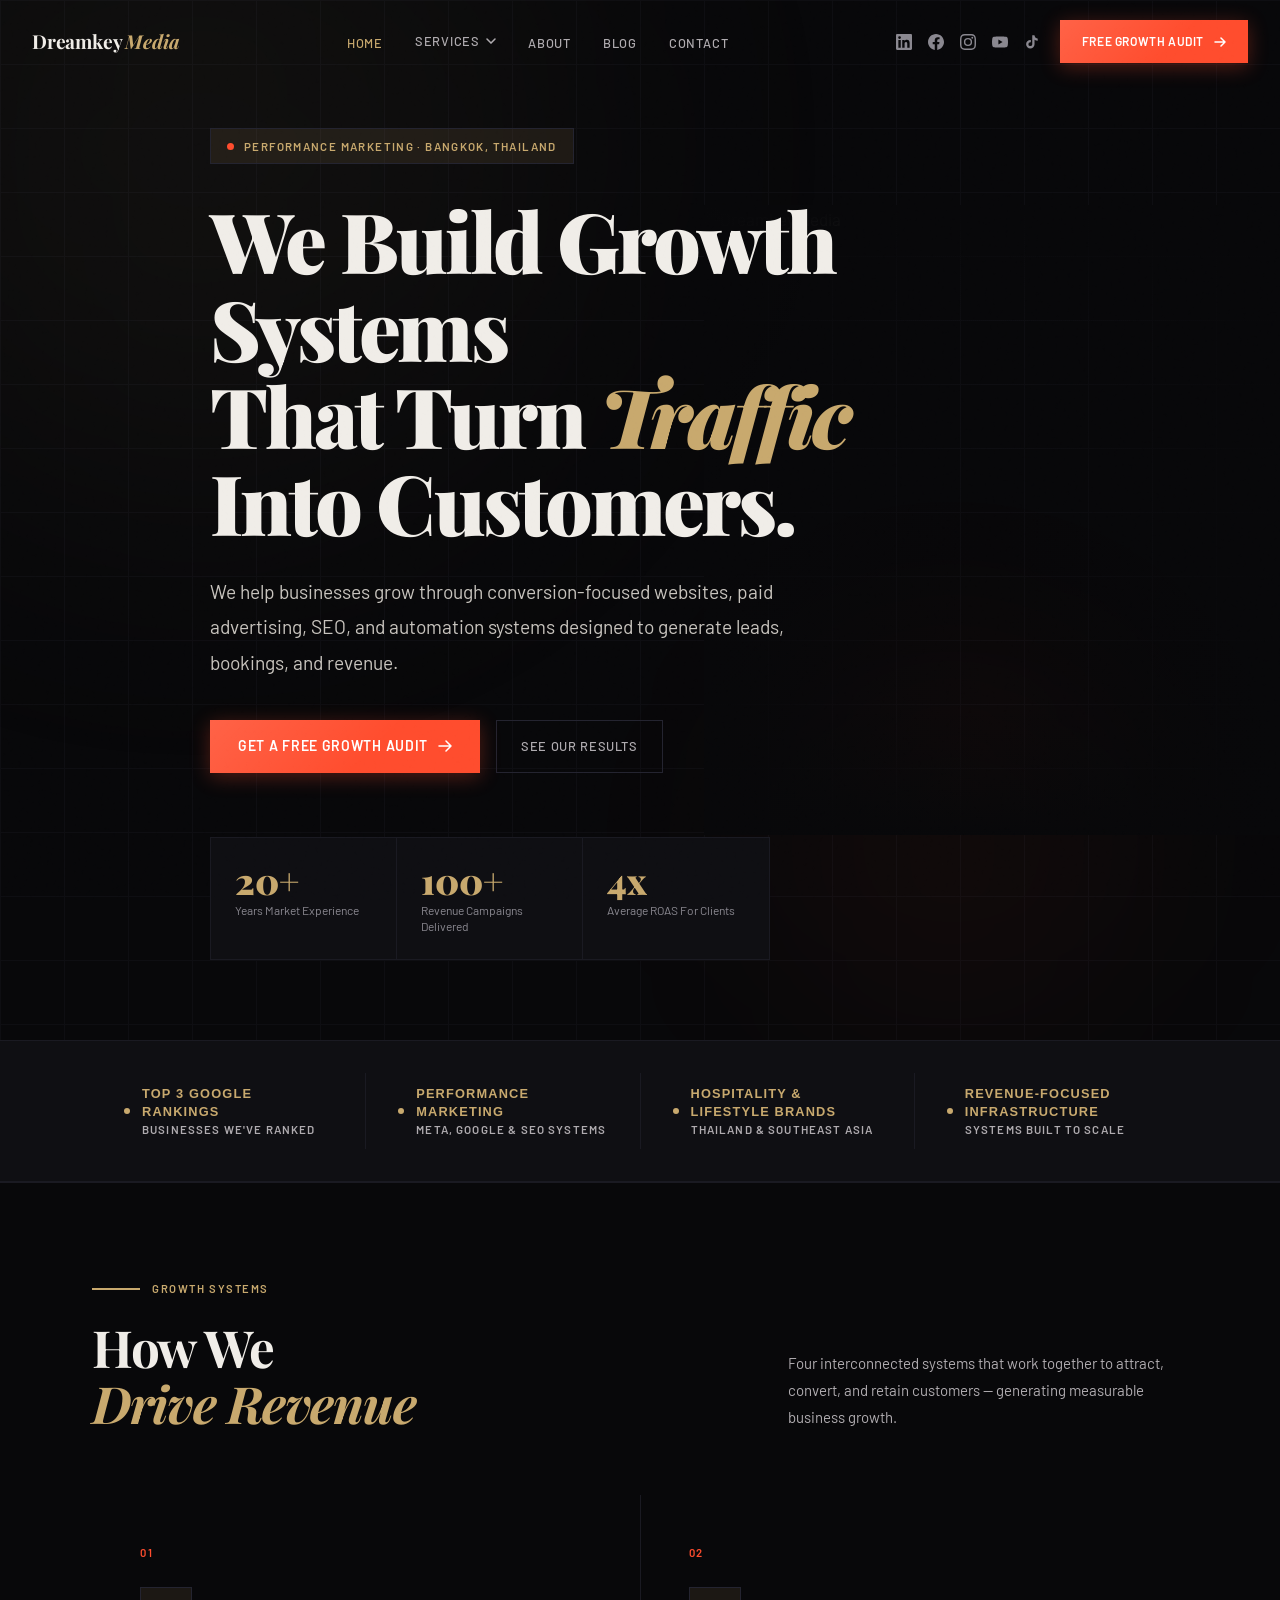
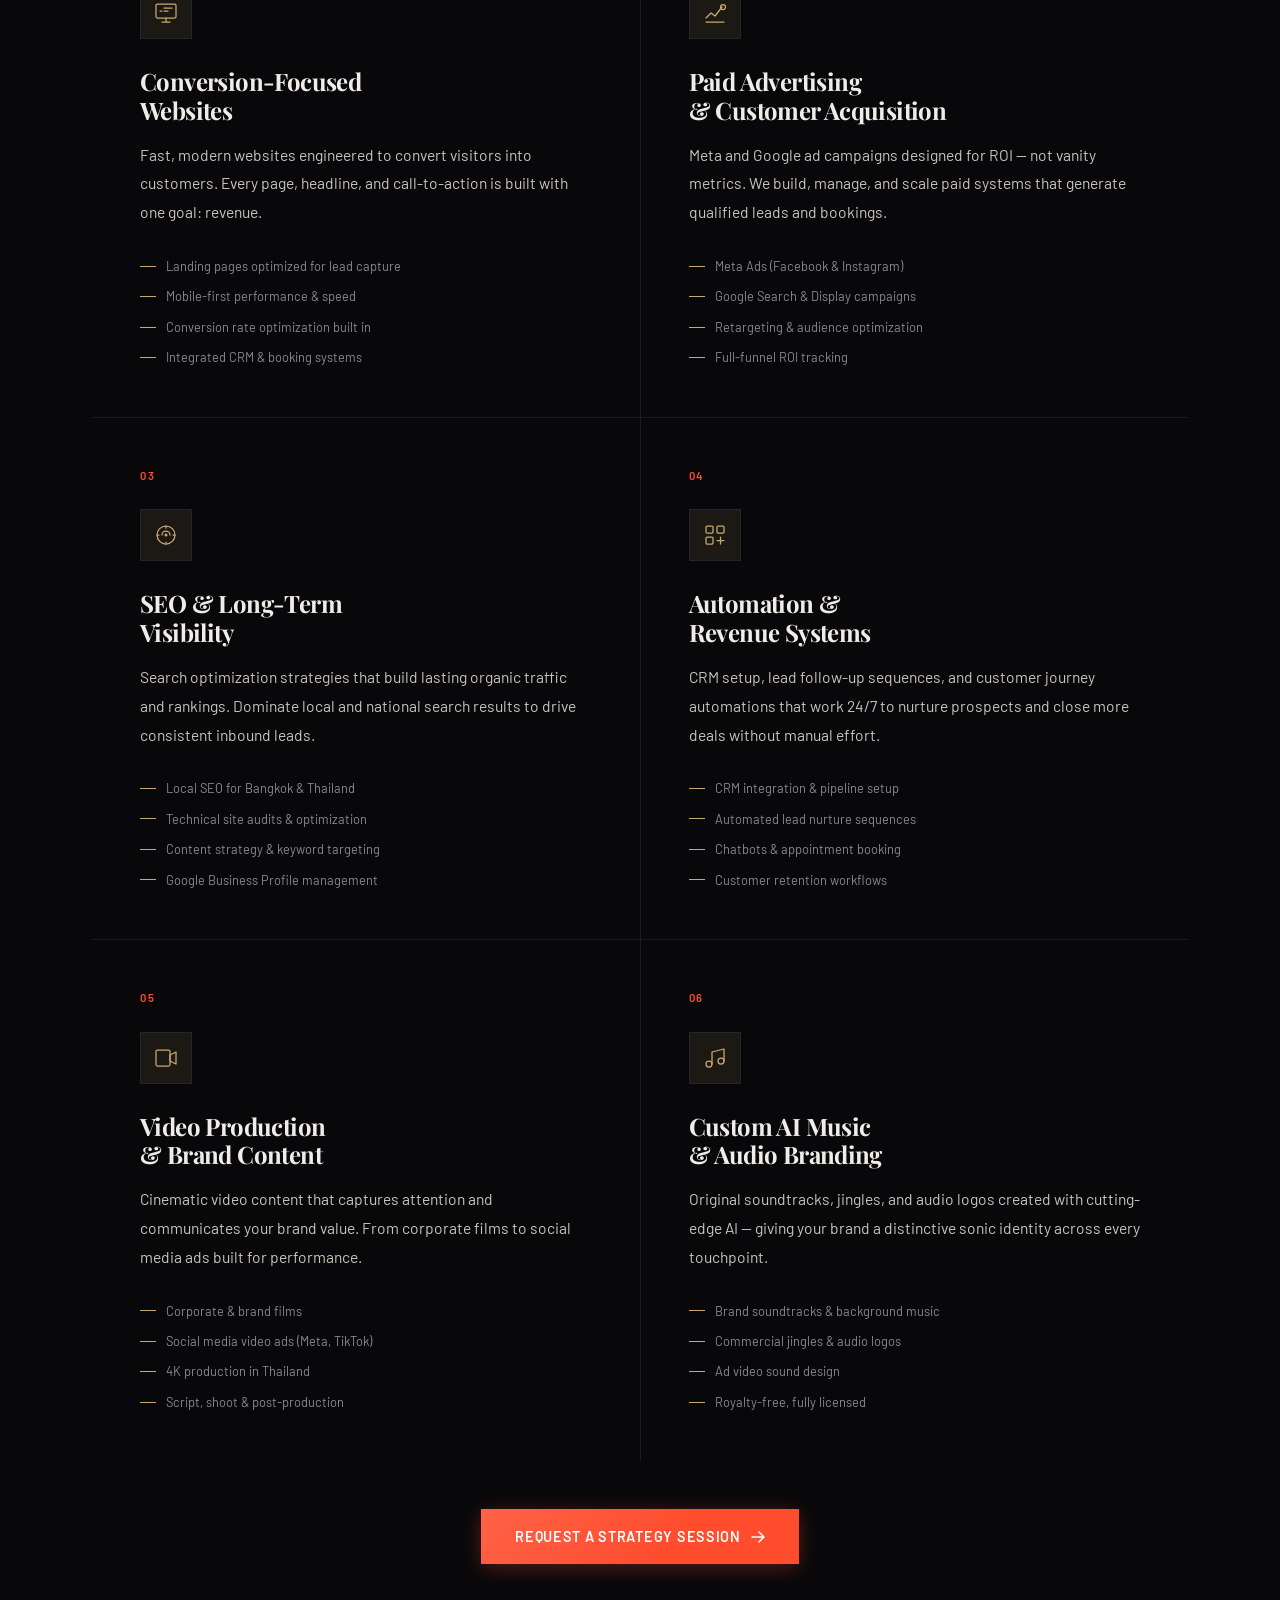
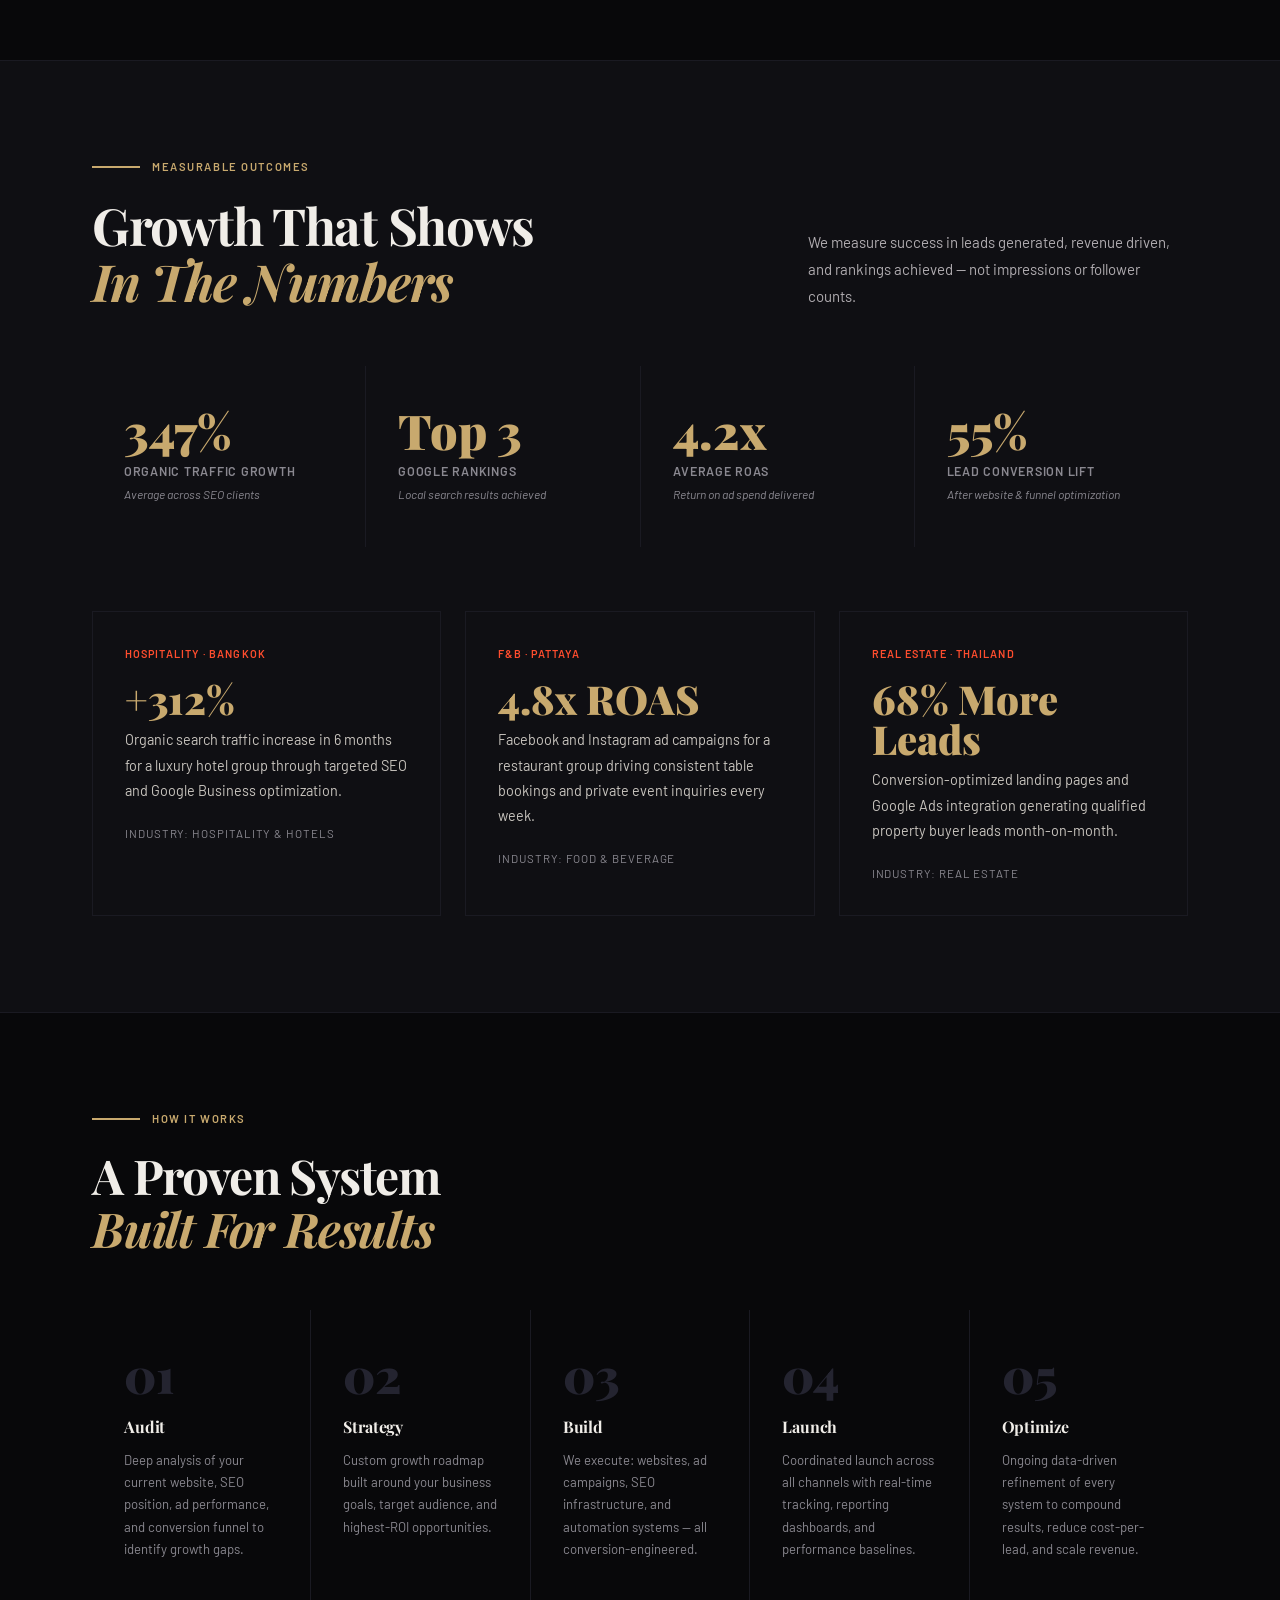
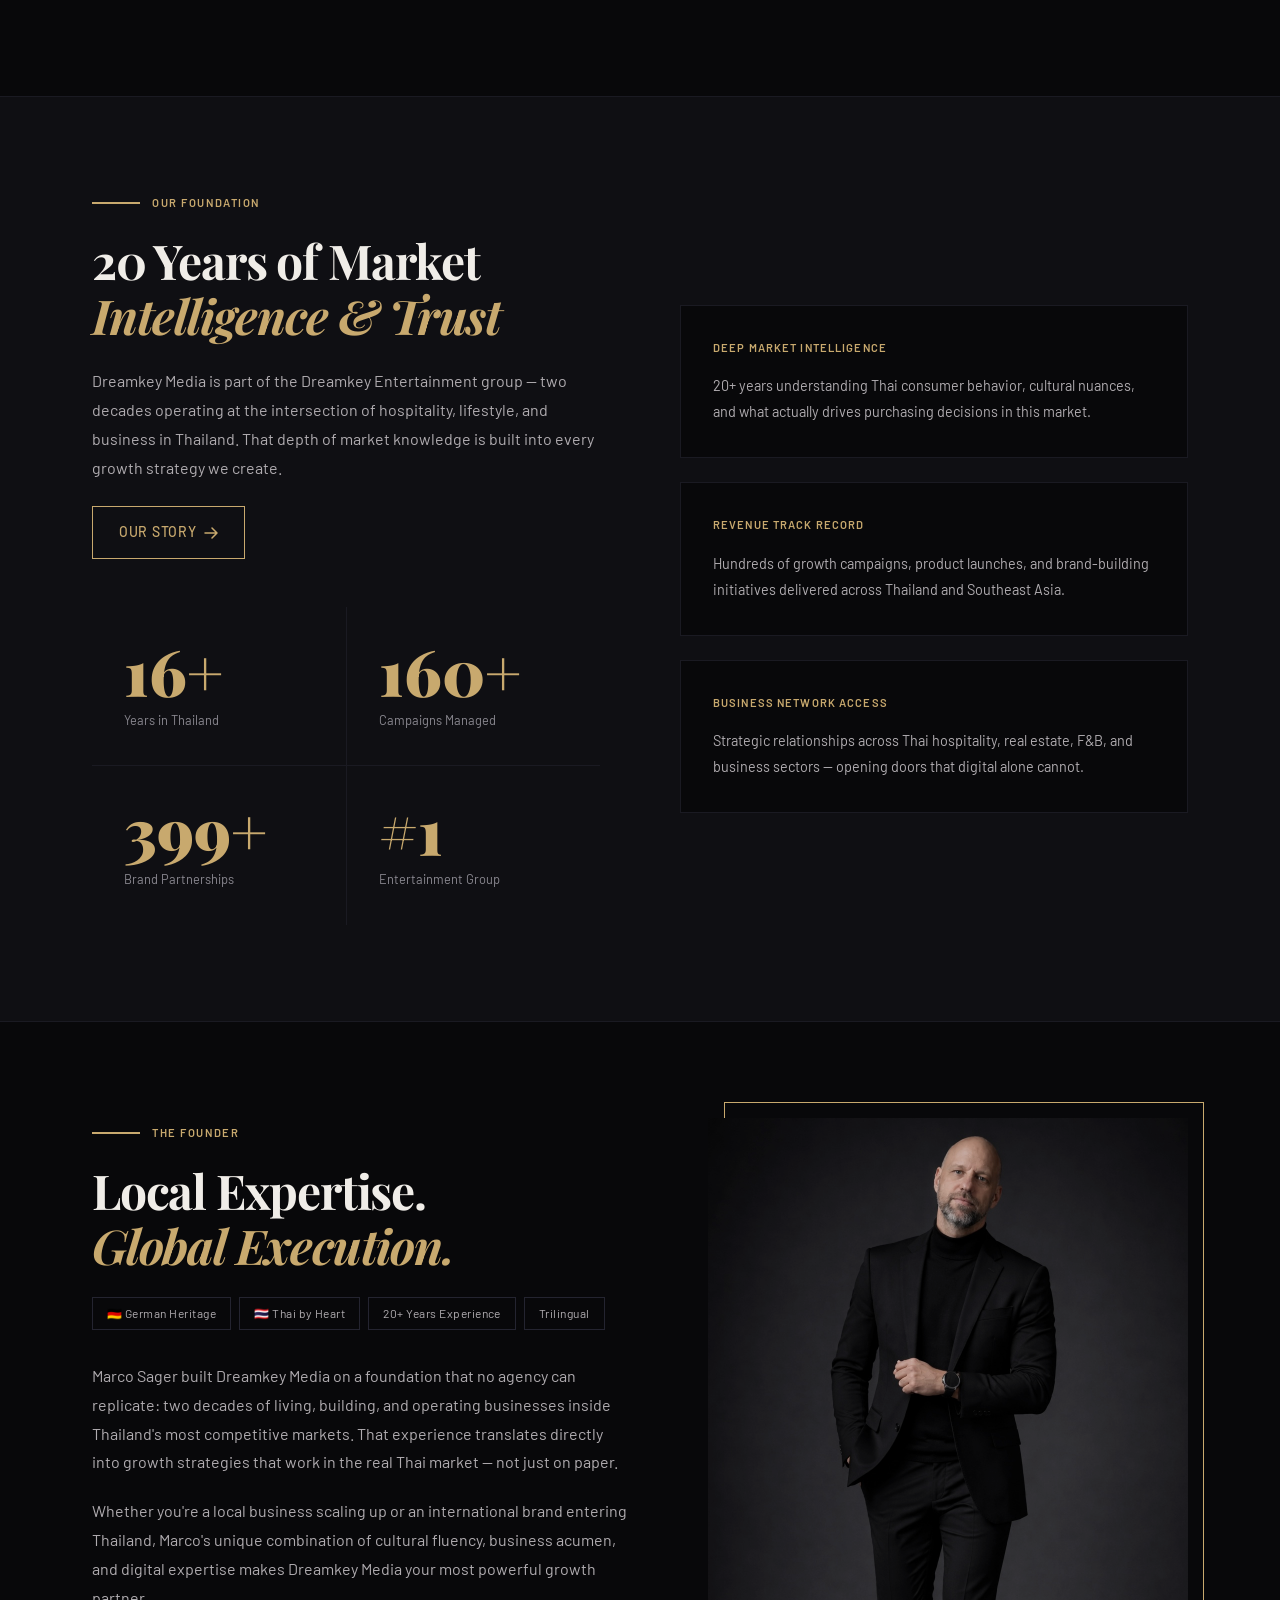
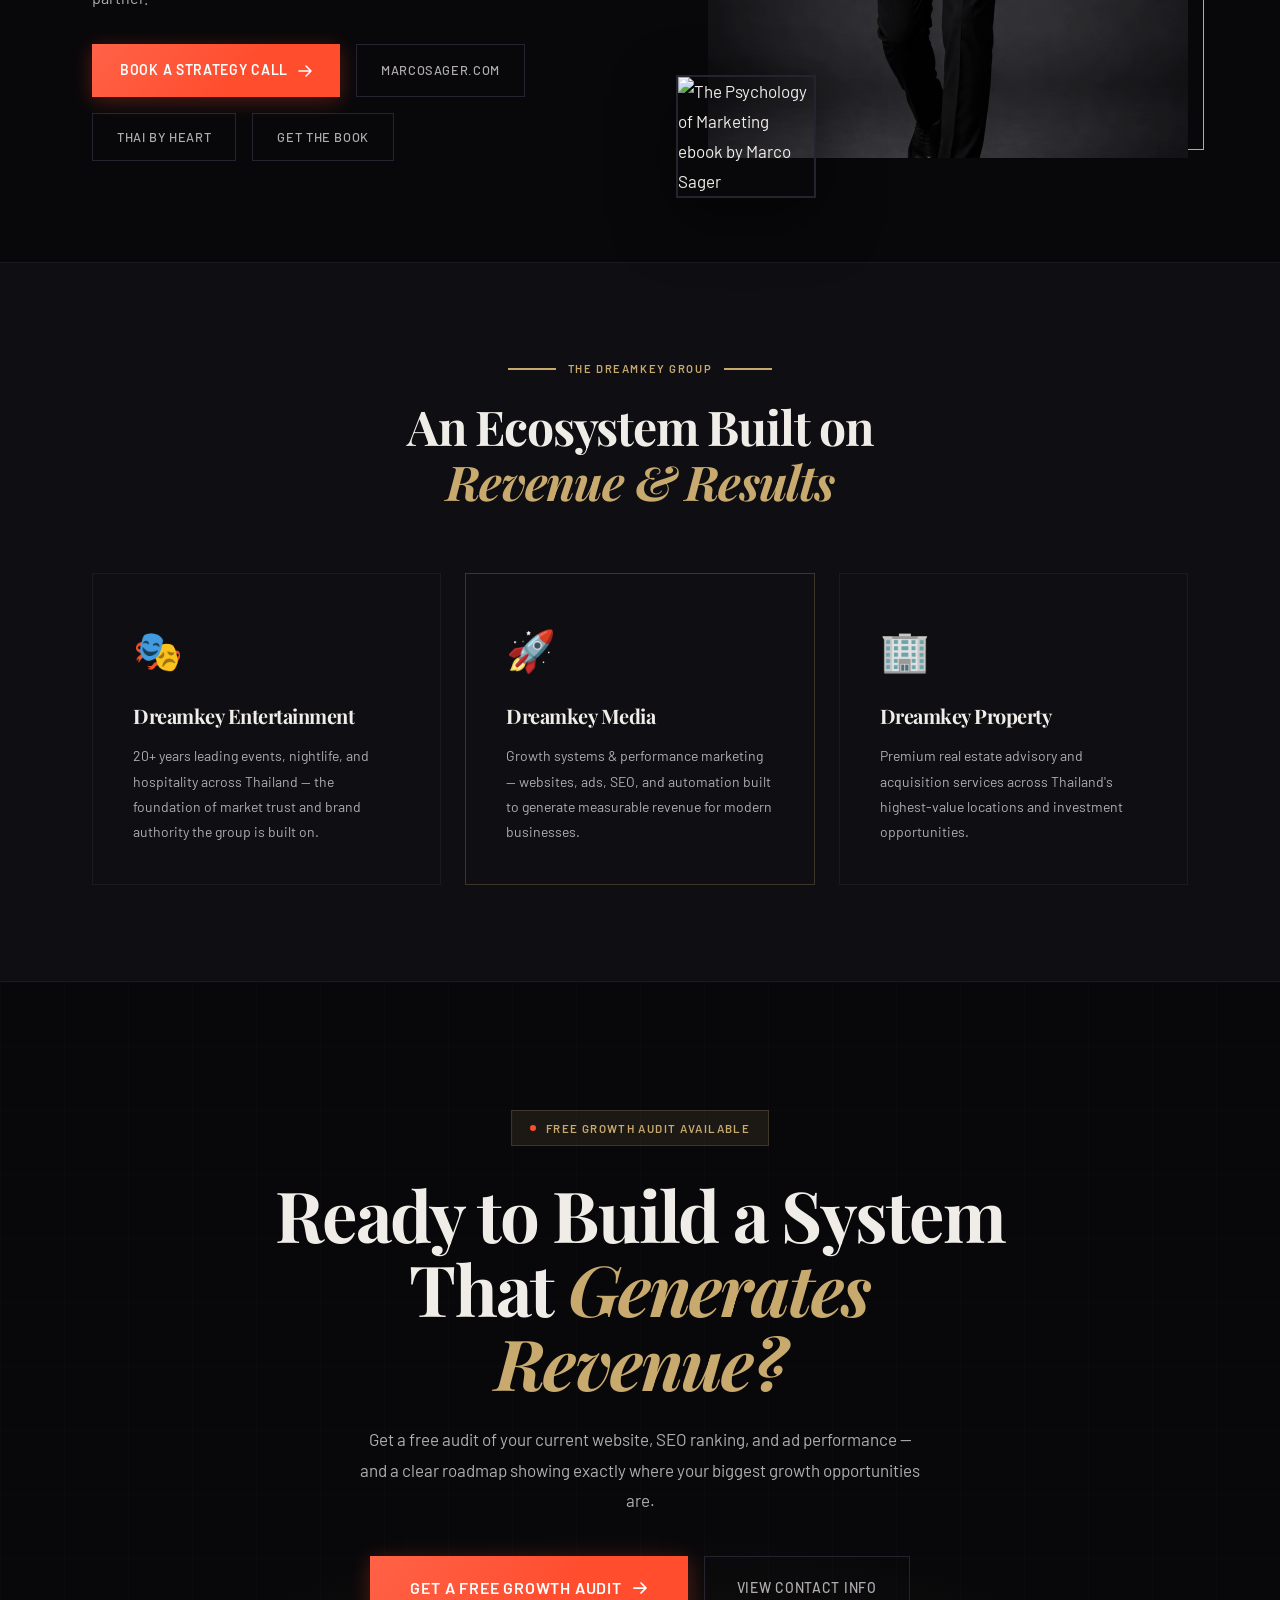
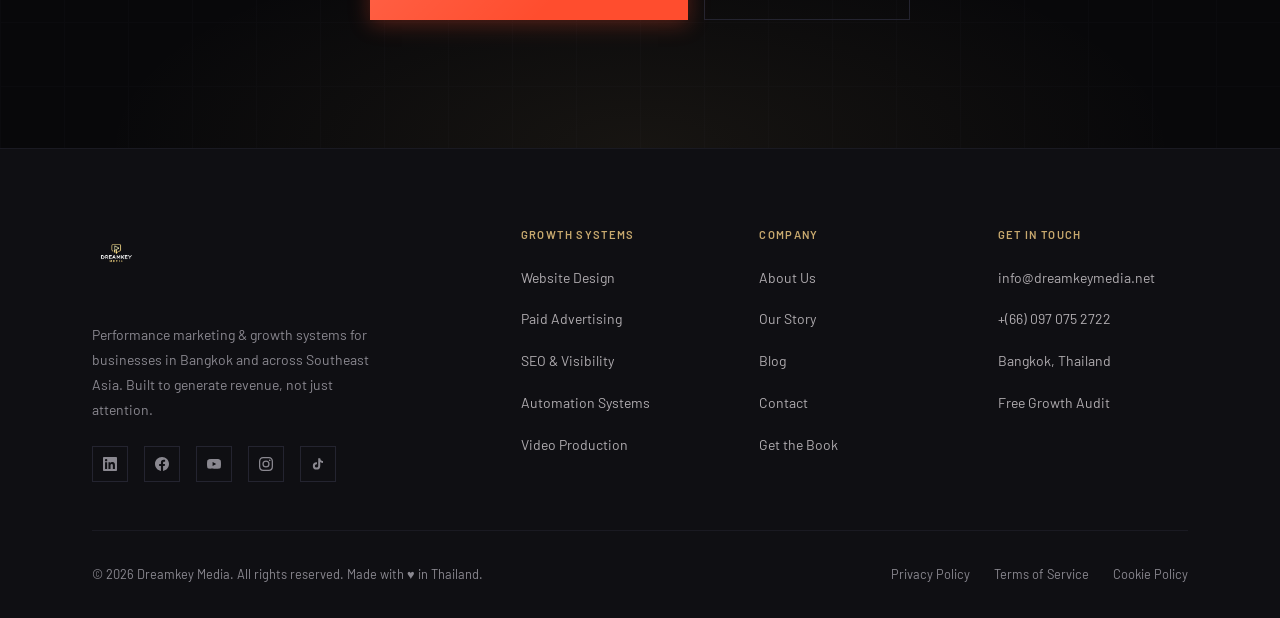
==== commit ad943ee1: "Add GHL chat widget to all pages" ====
--- a/index.html
+++ b/index.html
@@ -962,5 +962,6 @@
   document.querySelectorAll('[data-count]').forEach(el => counterObs.observe(el));
 </script>
 
+<script src="https://beta.leadconnectorhq.com/loader.js" data-resources-url="https://beta.leadconnectorhq.com/chat-widget/loader.js" data-widget-id="69e8a571a2b60a19c314ebb0"></script>
 </body>
 </html>
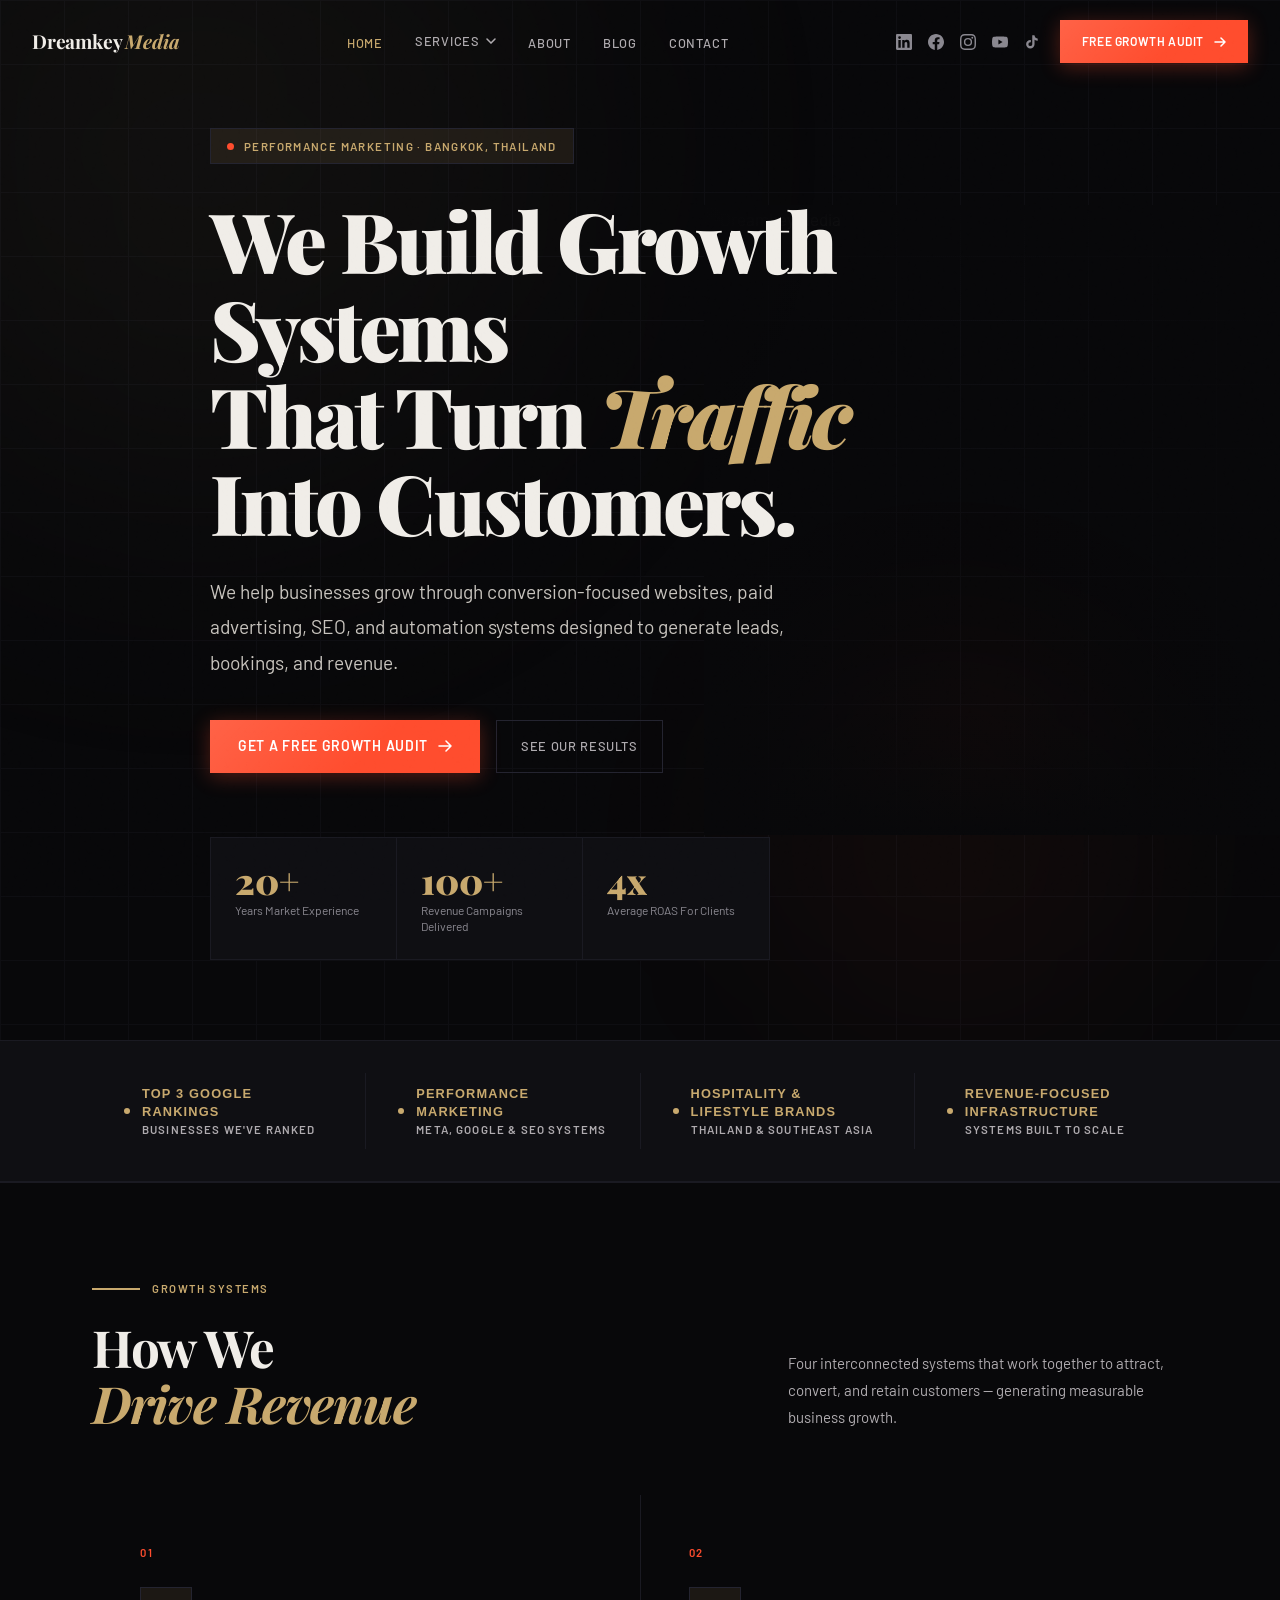
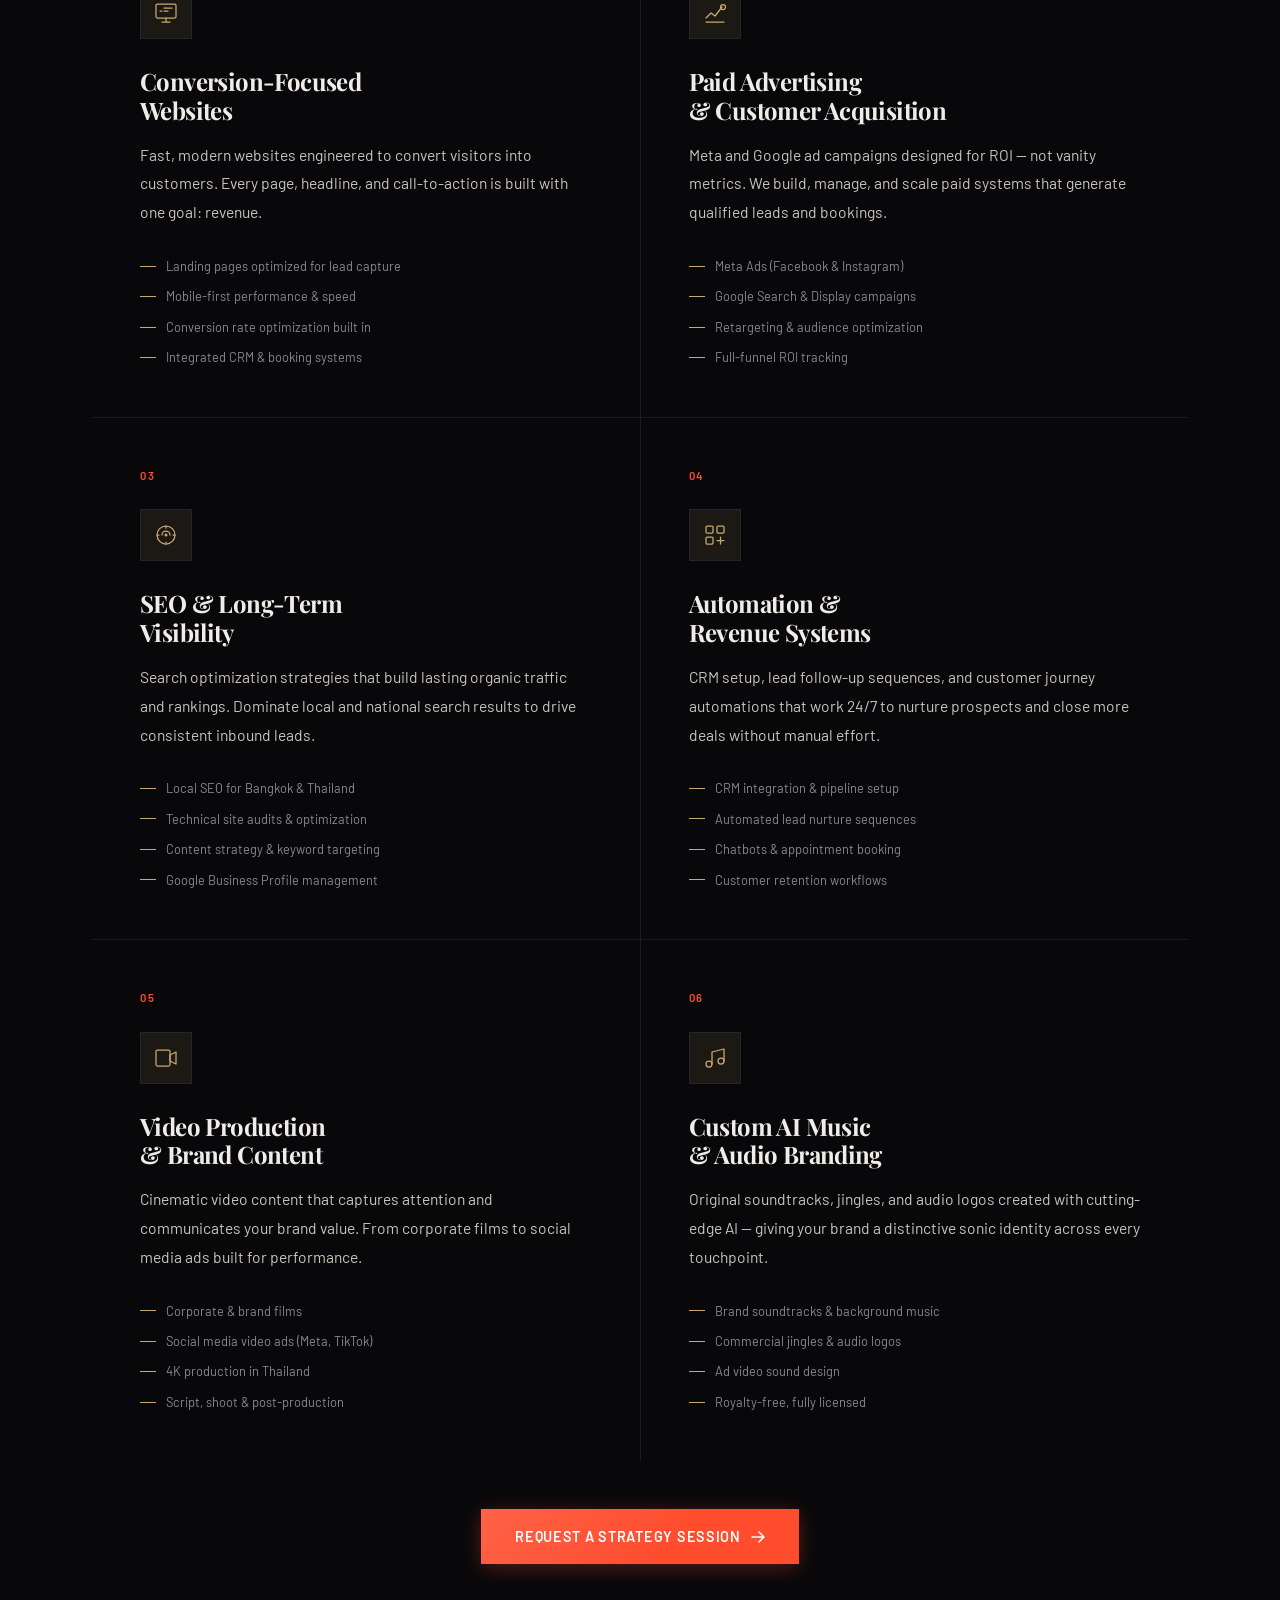
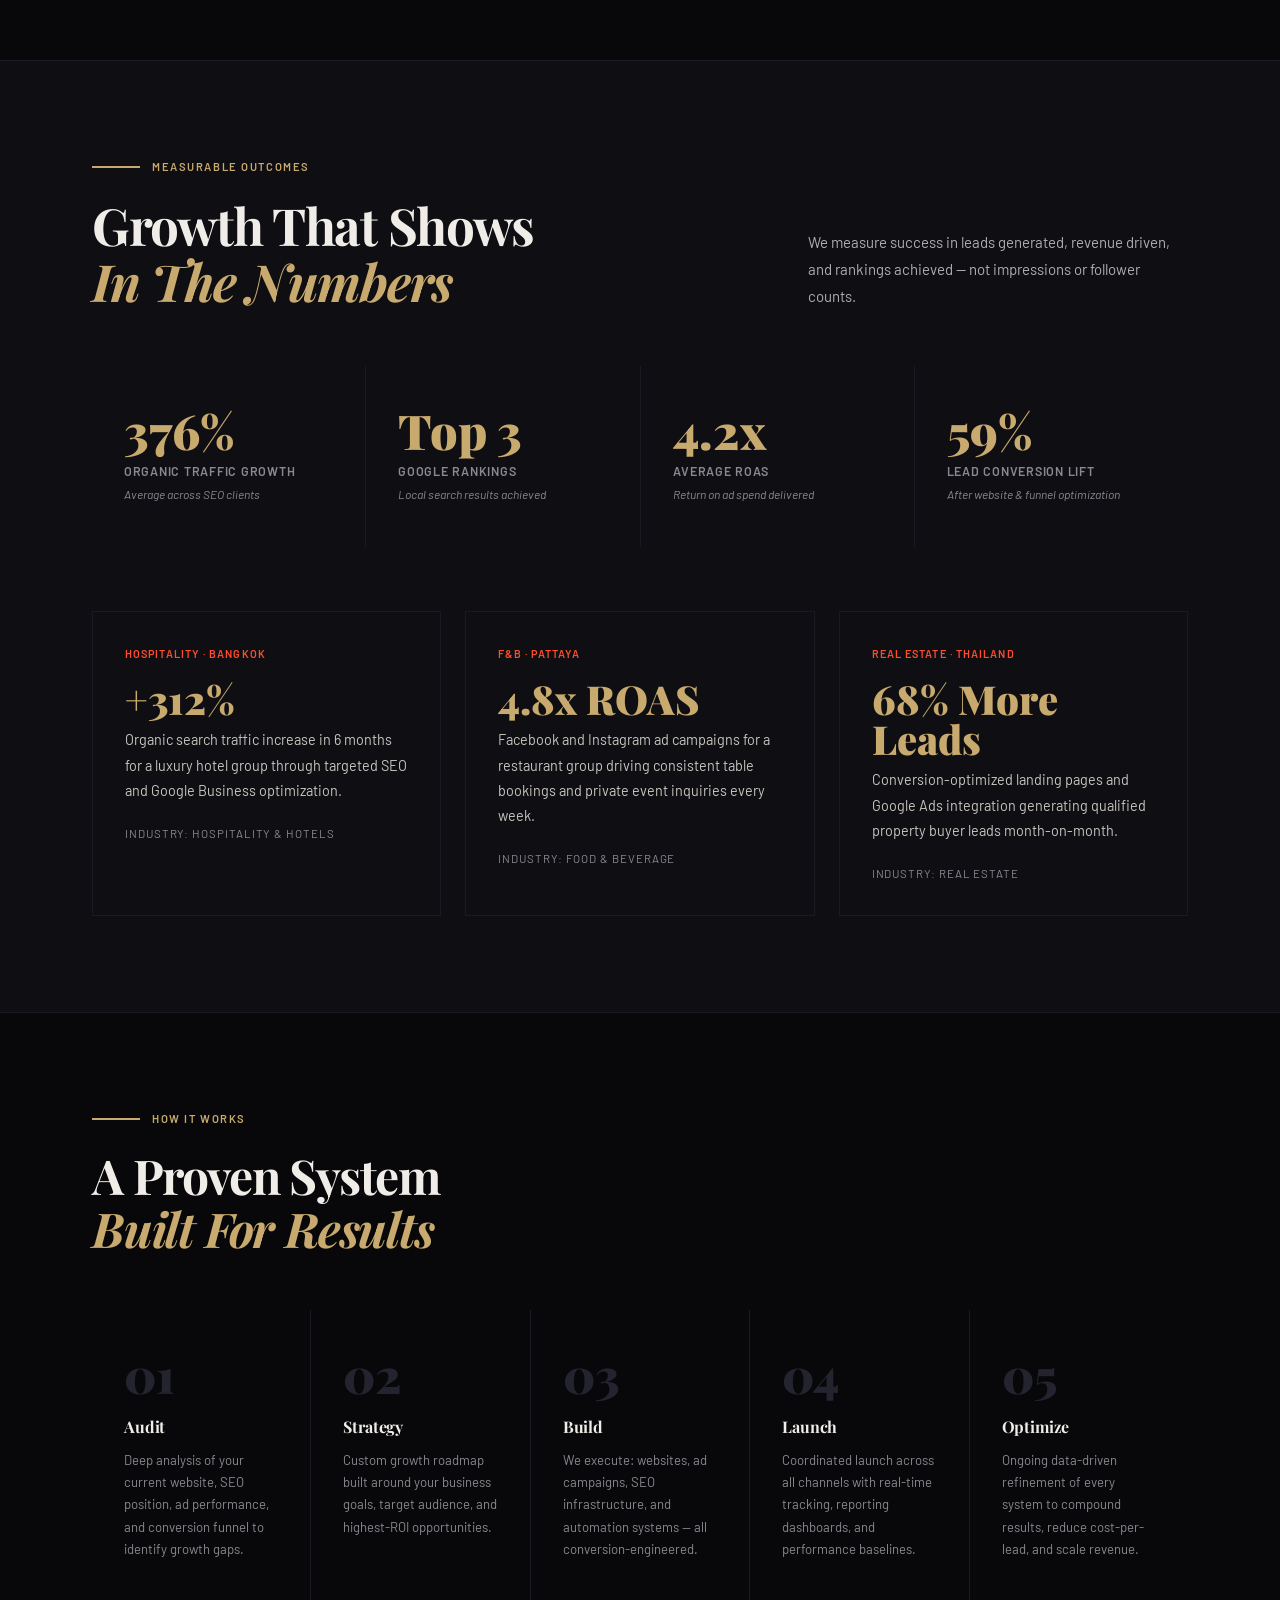
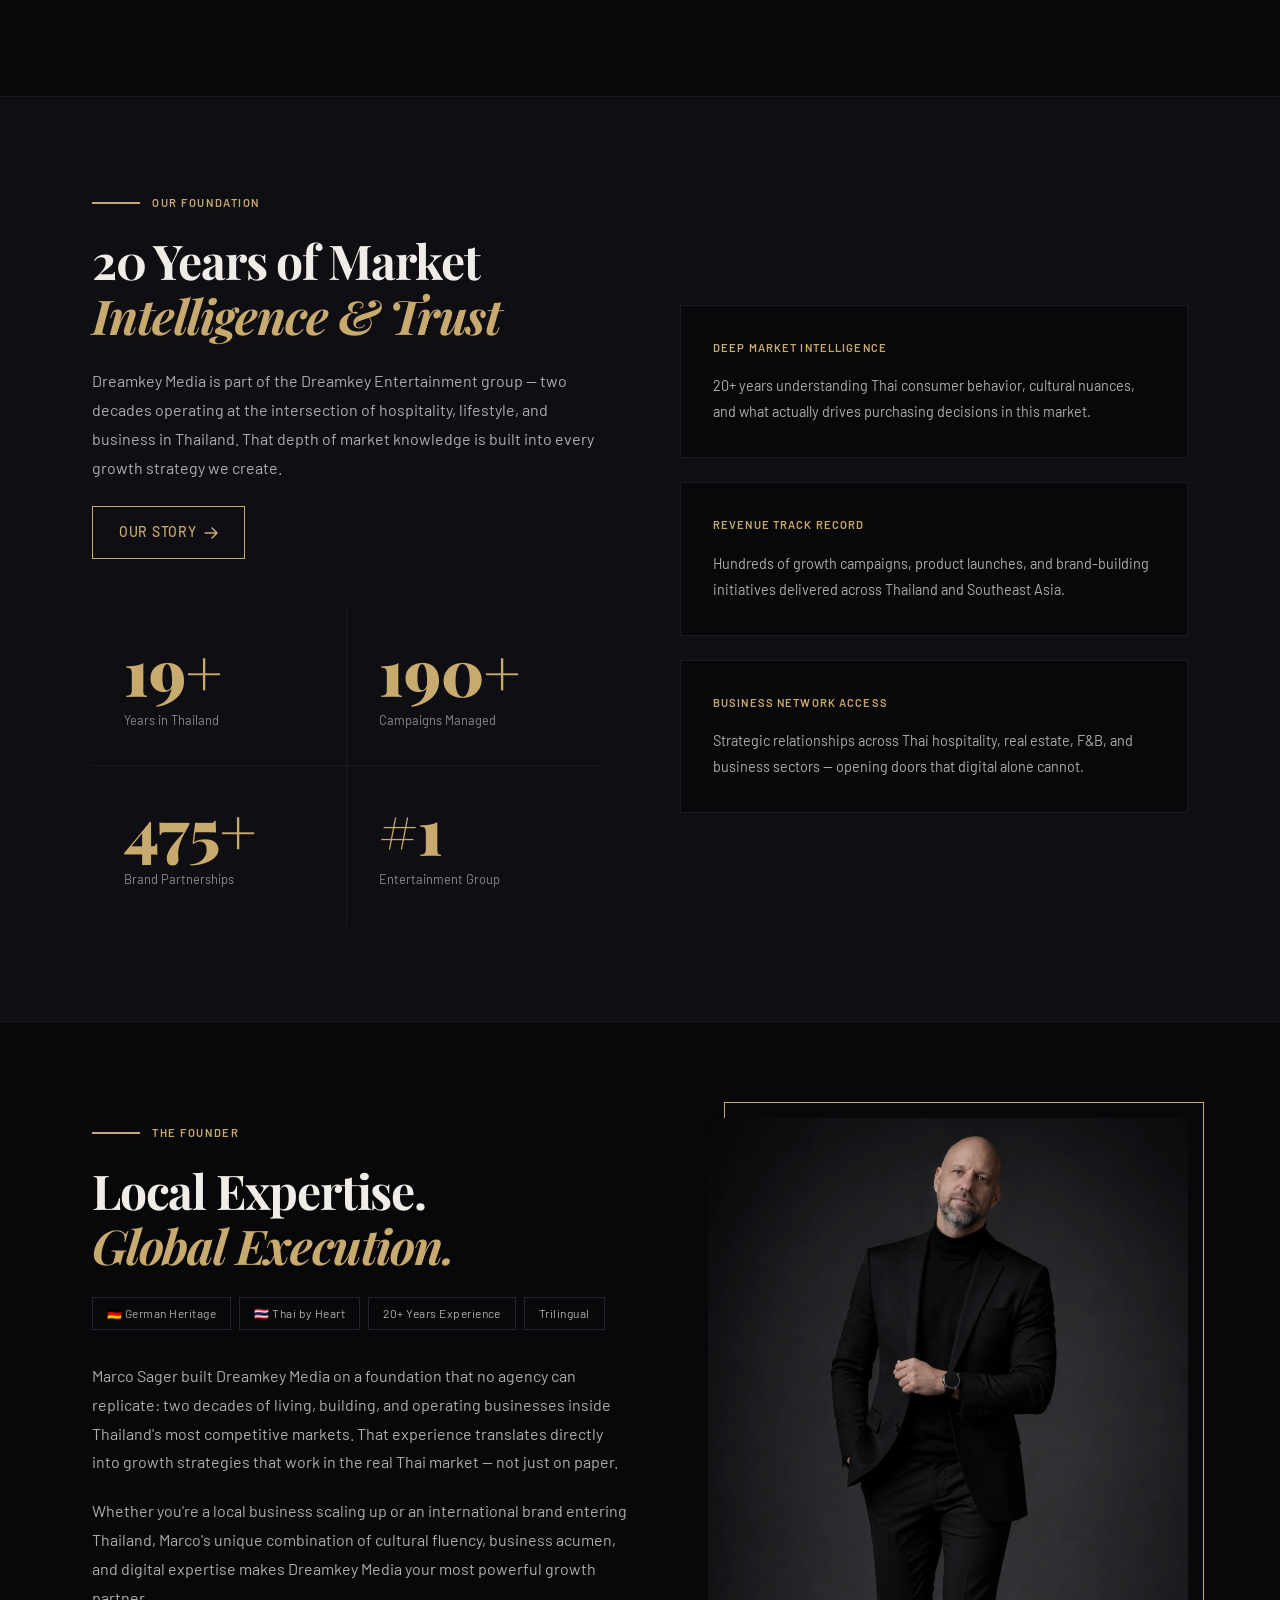
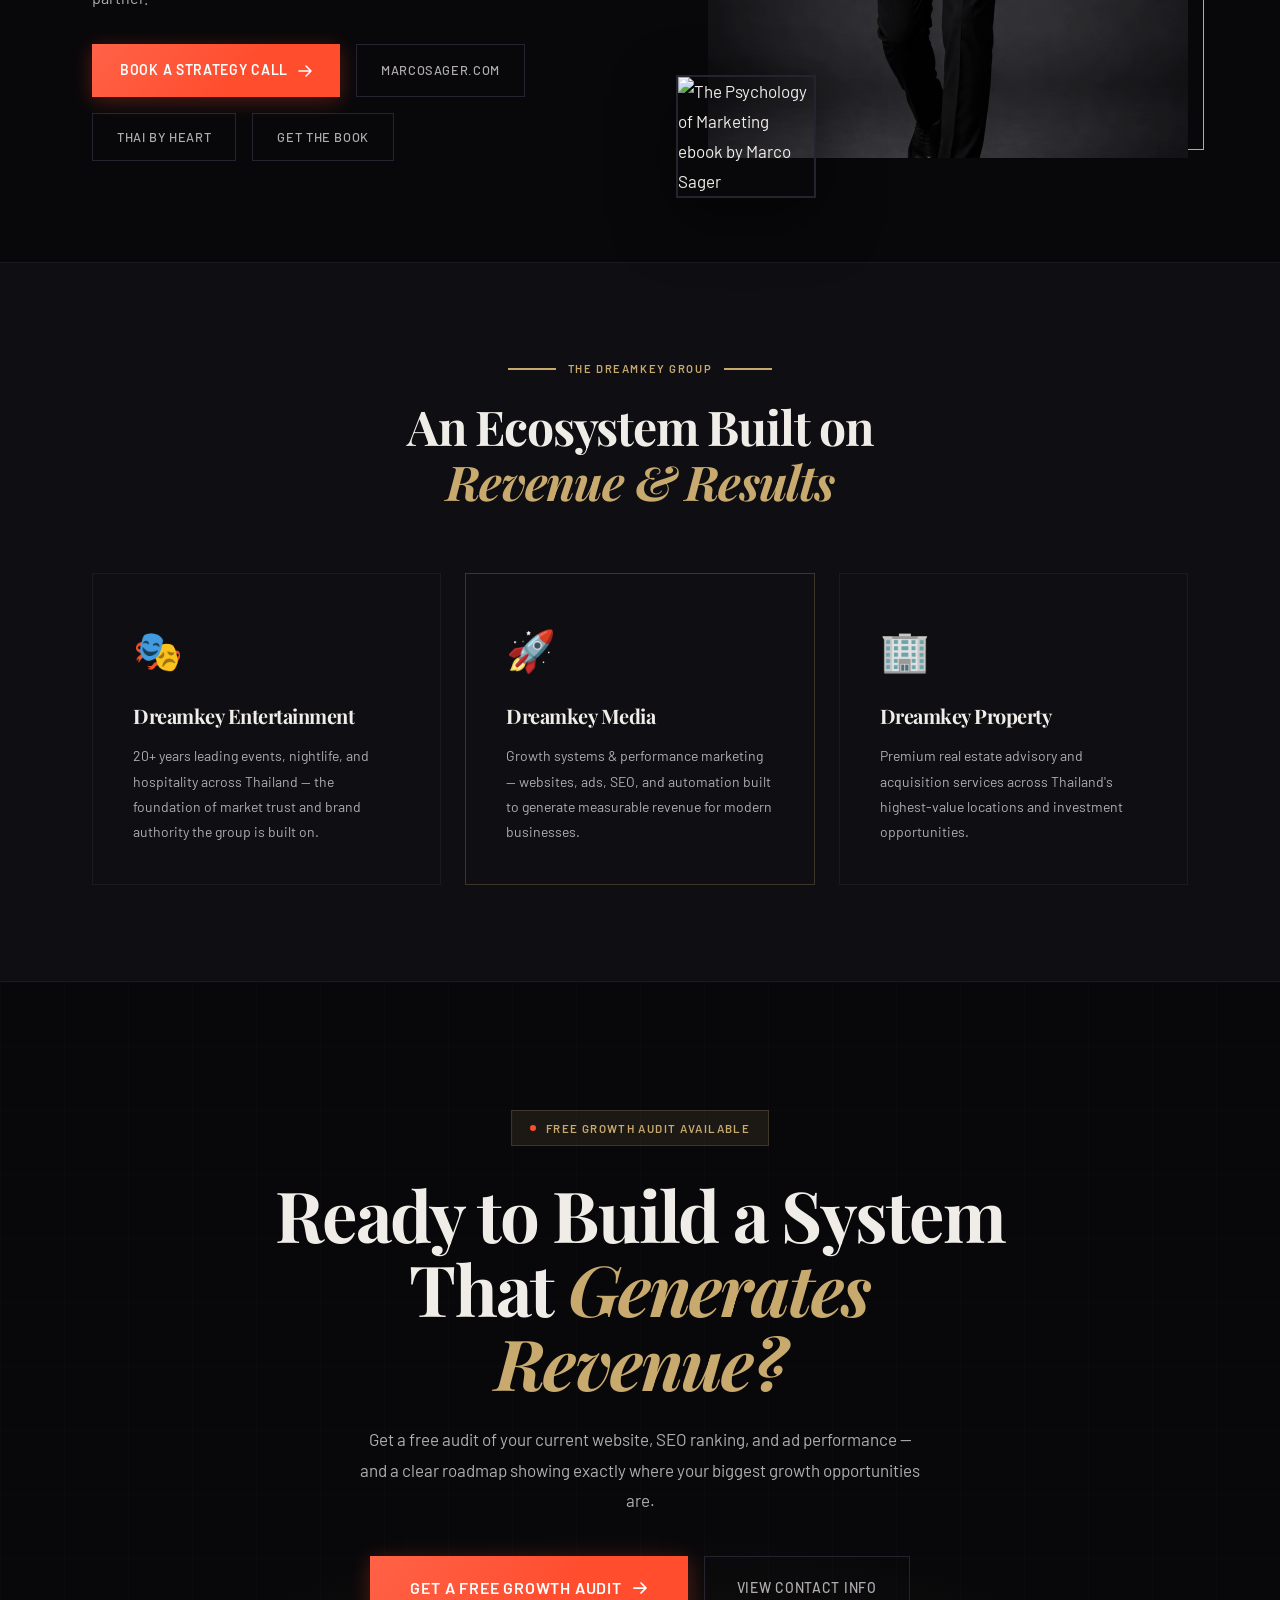
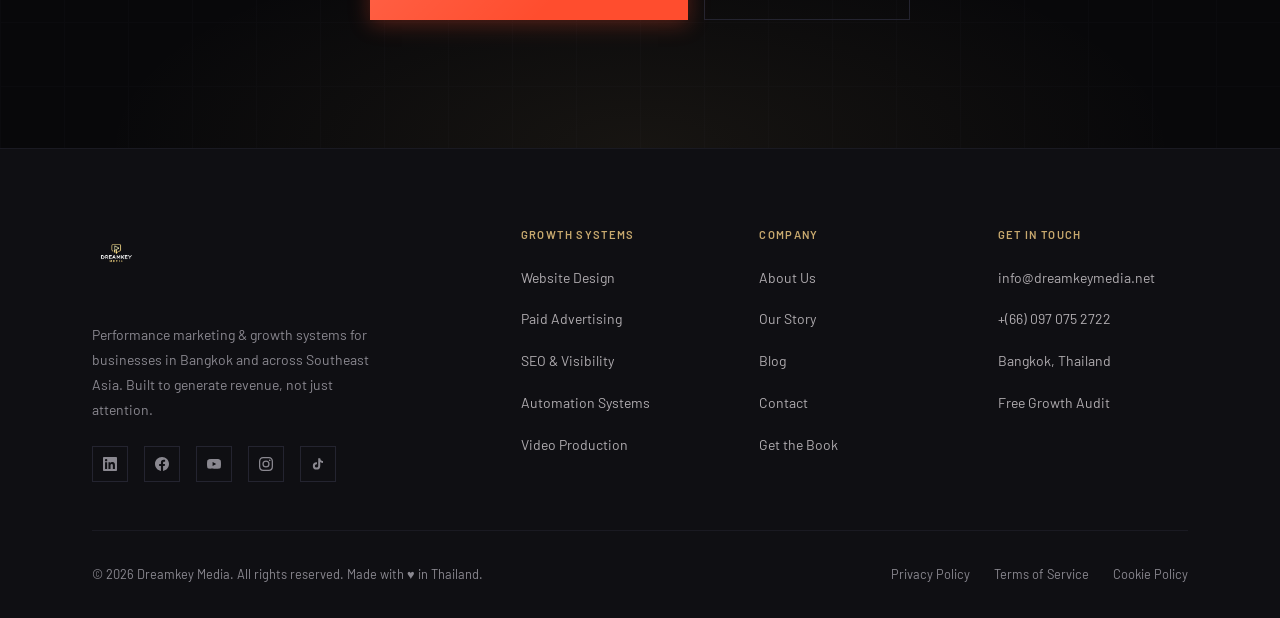
==== commit 106539a6: "Add Google Analytics 4 (G-DLNXJW8G7W) to all pages Co-Authored-By: Claude Sonnet 4.6 <noreply@anthro" ====
--- a/index.html
+++ b/index.html
@@ -1,6 +1,14 @@
 <!DOCTYPE html>
 <html lang="en">
 <head>
+  <!-- Google tag (gtag.js) -->
+  <script async src="https://www.googletagmanager.com/gtag/js?id=G-DLNXJW8G7W"></script>
+  <script>
+    window.dataLayer = window.dataLayer || [];
+    function gtag(){dataLayer.push(arguments);}
+    gtag('js', new Date());
+    gtag('config', 'G-DLNXJW8G7W');
+  </script>
   <meta charset="UTF-8" />
   <meta name="viewport" content="width=device-width, initial-scale=1.0" />
   <title>Dreamkey Media — Performance Marketing & Growth Systems | Bangkok, Thailand</title>
